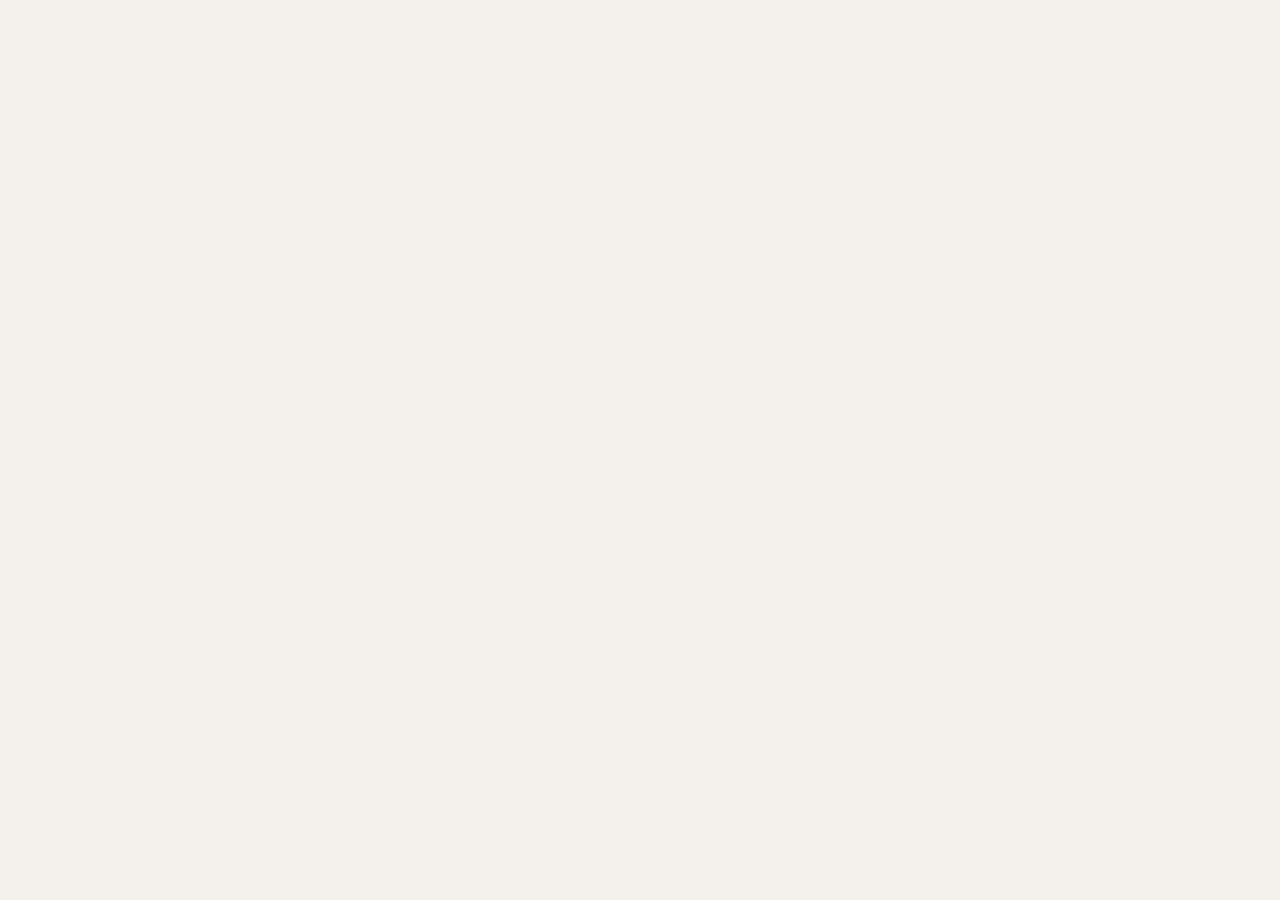
==== index.html @ b6dd9760 "Java AI Architect 2026 Roadmap - 12 weeks, 6 phases, 40 modules" ====
<!doctype html>
<html lang="en" data-theme="dark">
<head>
  <meta charset="utf-8" />
  <meta name="viewport" content="width=device-width, initial-scale=1" />
  <title>Java AI Architect · 2026 Roadmap</title>

  <meta name="description" content="The complete 2026 roadmap to become a 45 LPA AI-Augmented Java Platforms Architect — 12 weeks, 6 phases, 40 modules, and 1 production-grade capstone project. From Docker fundamentals to multi-agent AI systems in enterprise Java." />
  <meta name="author" content="Surya Addanki" />
  <meta name="theme-color" content="#14131a" media="(prefers-color-scheme: dark)" />
  <meta name="theme-color" content="#f4f1ec" media="(prefers-color-scheme: light)" />
  <link rel="canonical" href="https://addanki-surya.github.io/ai-era-java-roadmap/" />

  <meta property="og:type" content="website" />
  <meta property="og:url" content="https://addanki-surya.github.io/ai-era-java-roadmap/" />
  <meta property="og:title" content="Java AI Architect · 2026 Roadmap" />
  <meta property="og:description" content="12 weeks · 6 phases · 40 modules · 1 capstone. The roadmap to become a 45 LPA AI-Augmented Java Platforms Architect." />

  <meta name="twitter:card" content="summary_large_image" />
  <meta name="twitter:title" content="Java AI Architect · 2026 Roadmap" />
  <meta name="twitter:description" content="12 weeks · 6 phases · 40 modules · 1 capstone. From Docker to multi-agent AI systems in enterprise Java." />

  <link rel="icon" href="data:image/svg+xml,%3Csvg xmlns='http://www.w3.org/2000/svg' viewBox='0 0 32 32'%3E%3Cdefs%3E%3ClinearGradient id='g' x1='0' x2='1' y1='0' y2='1'%3E%3Cstop offset='0' stop-color='%23c2533c'/%3E%3Cstop offset='0.5' stop-color='%23d18a2a'/%3E%3Cstop offset='1' stop-color='%236b4d80'/%3E%3C/linearGradient%3E%3C/defs%3E%3Crect width='32' height='32' rx='8' fill='url(%23g)'/%3E%3Ctext x='16' y='22' text-anchor='middle' font-family='-apple-system,system-ui,sans-serif' font-size='18' font-weight='700' fill='white'%3EA%3C/text%3E%3C/svg%3E" />

  <link rel="preconnect" href="https://fonts.googleapis.com" />
  <link rel="preconnect" href="https://fonts.gstatic.com" crossorigin />
  <link href="https://fonts.googleapis.com/css2?family=Inter+Tight:wght@300;400;500;600&family=Instrument+Serif:ital@0;1&family=JetBrains+Mono:wght@400;500&display=swap" rel="stylesheet" />

  <script>
    (() => {
      let theme = localStorage.getItem('roadmap-theme');
      if (!theme) {
        theme = (window.matchMedia && window.matchMedia('(prefers-color-scheme: light)').matches)
          ? 'light'
          : 'dark';
      }
      document.documentElement.dataset.theme = theme;
    })();
  </script>
  <link rel="stylesheet" href="styles.css?v=10" />
</head>
<body>
  <a href="#main" class="skip-link">Skip to content</a>
  <div id="root"></div>

  <script src="https://unpkg.com/react@18.3.1/umd/react.production.min.js" crossorigin="anonymous"></script>
  <script src="https://unpkg.com/react-dom@18.3.1/umd/react-dom.production.min.js" crossorigin="anonymous"></script>
  <script src="https://unpkg.com/@babel/standalone@7.29.0/babel.min.js" crossorigin="anonymous"></script>

  <script src="data.js"></script>
  <script type="text/babel" data-presets="react" src="app.jsx"></script>
</body>
</html>
---- styles.css ----
:root {
  --bg: #f4f1ec;
  --bg-elev: #ebe6dd;
  --bg-card: #ffffff;
  --bg-deep: #1a1814;
  --line: rgba(28, 24, 20, 0.10);
  --line-strong: rgba(28, 24, 20, 0.22);
  --fg: #1a1814;
  --fg-dim: rgba(26, 24, 20, 0.74);
  --fg-faint: rgba(26, 24, 20, 0.5);
  --accent: oklch(0.55 0.15 30);
  --c-teal-deep: #0d4c5c;
  --c-teal: #2da6b3;
  --c-purple: #6b4d80;
  --c-pink: #e85a7a;
  --c-amber: #d18a2a;
  --c-emerald: #5a8d76;
  --c-indigo: #3a4f7a;
  --c-rust: #c2533c;
  --c-mustard: #c89234;
  --grain-opacity: 0.025;
  --radius: 16px;
  --radius-lg: 22px;
  --ease: cubic-bezier(0.22, 1, 0.36, 1);
  --ease-out: cubic-bezier(0.16, 1, 0.3, 1);
}

[data-theme="dark"] {
  --bg: #14131a;
  --bg-elev: #1c1b25;
  --bg-card: #1e1d28;
  --bg-deep: #0a0910;
  --line: rgba(255, 255, 255, 0.10);
  --line-strong: rgba(255, 255, 255, 0.22);
  --fg: #f0ece4;
  --fg-dim: rgba(240, 236, 228, 0.78);
  --fg-faint: rgba(240, 236, 228, 0.52);
  --c-teal-deep: #166678;
  --c-teal: #3ec0cf;
  --c-purple: #8865a3;
  --c-pink: #ff6f8e;
  --c-amber: #e3a142;
  --c-emerald: #6fa68b;
  --c-indigo: #5772a8;
  --c-rust: #e0664c;
  --c-mustard: #dba84a;
  --grain-opacity: 0.04;
}

* { box-sizing: border-box; margin: 0; padding: 0; }

html {
  font-size: 17px;
  scroll-padding-top: 72px;
  transition: background 320ms var(--ease), color 320ms var(--ease);
}
@media (max-width: 700px) { html { font-size: 16px; scroll-padding-top: 56px; } }

html, body {
  background: var(--bg);
  color: var(--fg);
  font-family: 'Inter Tight', -apple-system, BlinkMacSystemFont, system-ui, sans-serif;
  -webkit-font-smoothing: antialiased;
  -moz-osx-font-smoothing: grayscale;
  line-height: 1.55;
}
body { overflow-x: clip; }

:where(button, a):focus-visible {
  outline: 2px solid var(--c-rust);
  outline-offset: 3px;
  border-radius: 4px;
}

.skip-link {
  position: absolute;
  top: -100px; left: 12px;
  background: var(--fg); color: var(--bg);
  padding: 10px 16px;
  border-radius: 8px;
  font-family: 'JetBrains Mono', monospace;
  font-size: 12px; letter-spacing: 0.12em; text-transform: uppercase;
  z-index: 1000;
  transition: top 200ms var(--ease);
  text-decoration: none;
}
.skip-link:focus { top: 12px; }

body::before {
  content: '';
  position: fixed; inset: 0;
  pointer-events: none;
  background-image: radial-gradient(rgba(255,255,255,var(--grain-opacity)) 1px, transparent 1px);
  background-size: 3px 3px;
  z-index: 1;
  opacity: 0.5;
  transform: translateZ(0);
}
[data-theme="light"] body::before {
  background-image: radial-gradient(rgba(26,24,20,0.025) 1px, transparent 1px);
}

::selection { background: var(--c-rust); color: #fff; }
.mono { font-family: 'JetBrains Mono', ui-monospace, monospace; }

/* ============ NAV ============ */
.nav {
  position: fixed; top: 0; left: 0; right: 0;
  padding: 18px 36px;
  display: flex; justify-content: space-between; align-items: center;
  z-index: 50;
  pointer-events: none;
  background: linear-gradient(180deg, color-mix(in srgb, var(--bg) 96%, transparent) 40%, color-mix(in srgb, var(--bg) 70%, transparent) 80%, transparent);
}
.nav > * { pointer-events: auto; }
.nav__brand {
  font-family: 'JetBrains Mono', monospace;
  font-size: 11px; letter-spacing: 0.18em; text-transform: uppercase;
  color: var(--fg-dim);
  display: flex; align-items: center; gap: 12px;
}
.nav__brand-mark {
  width: 26px; height: 26px;
  border-radius: 8px;
  background: linear-gradient(135deg, var(--c-rust), var(--c-amber), var(--c-purple));
  display: inline-flex; align-items: center; justify-content: center;
  color: #fff; font-weight: 600; font-size: 12px;
  font-family: 'Inter Tight', sans-serif; letter-spacing: 0;
}
.nav__brand b { color: var(--fg); font-weight: 600; }
.nav__right { display: flex; align-items: center; gap: 24px; }
.nav__meta {
  font-family: 'JetBrains Mono', monospace;
  font-size: 11px; letter-spacing: 0.12em;
  color: var(--fg-faint);
  display: flex; gap: 20px;
}
.nav__meta b { color: var(--fg-dim); font-weight: 600; }

/* Search trigger in nav */
.search-trigger {
  display: inline-flex; align-items: center; gap: 8px;
  height: 30px;
  padding: 0 8px 0 12px;
  background: var(--bg-elev);
  border: 1px solid var(--line-strong);
  border-radius: 999px;
  color: var(--fg-dim);
  font-family: 'Inter Tight', sans-serif;
  font-size: 12px;
  cursor: pointer;
  transition: border-color 200ms var(--ease), color 200ms var(--ease), background 200ms var(--ease);
}
.search-trigger svg { opacity: 0.8; }
.search-trigger kbd {
  font-family: 'JetBrains Mono', monospace;
  font-size: 10px;
  padding: 2px 6px;
  background: color-mix(in srgb, var(--fg) 8%, transparent);
  border: 1px solid var(--line);
  border-radius: 4px;
  color: var(--fg-dim);
}
@media (hover: hover) {
  .search-trigger:hover {
    color: var(--fg);
    border-color: color-mix(in srgb, var(--fg) 30%, transparent);
    background: var(--bg-card);
  }
}
@media (max-width: 700px) {
  .search-trigger { padding: 0 10px; gap: 0; height: 32px; }
  .search-trigger span, .search-trigger kbd { display: none; }
}

/* Theme toggle */
.theme-toggle {
  background: transparent; border: none; cursor: pointer;
  padding: 0;
}
.theme-toggle__track {
  display: inline-flex; align-items: center;
  width: 56px; height: 28px;
  background: var(--bg-elev);
  border: 1px solid var(--line-strong);
  border-radius: 999px;
  padding: 2px;
  transition: background 280ms var(--ease);
  position: relative;
}
.theme-toggle__thumb {
  width: 22px; height: 22px;
  border-radius: 50%;
  background: var(--c-rust);
  color: #fff;
  display: inline-flex; align-items: center; justify-content: center;
  font-size: 12px;
  transition: transform 360ms var(--ease), background 280ms var(--ease);
  box-shadow: 0 2px 6px rgba(0,0,0,0.18);
}
[data-theme="dark"] .theme-toggle__thumb {
  transform: translateX(28px);
  background: var(--c-amber);
}

/* ============ HERO ============ */
.hero {
  min-height: 100vh;
  padding: 120px 8vw 80px;
  display: flex; flex-direction: column; justify-content: center;
  position: relative; overflow: hidden;
}
.hero__eyebrow {
  font-family: 'JetBrains Mono', monospace;
  font-size: 12px; letter-spacing: 0.22em; text-transform: uppercase;
  color: var(--c-rust);
  display: inline-flex; align-items: center; gap: 14px;
  margin-bottom: 28px;
  padding: 8px 16px;
  border: 1px solid var(--c-rust);
  border-radius: 999px;
  background: color-mix(in srgb, var(--c-rust) 8%, transparent);
  width: max-content;
  opacity: 0; transform: translateY(20px);
  animation: rise 1s var(--ease-out) 0.1s forwards;
}
.hero__eyebrow-dot {
  width: 6px; height: 6px; border-radius: 50%;
  background: var(--c-rust);
  animation: pulse 2s ease-in-out infinite;
}
@keyframes pulse {
  0%, 100% { box-shadow: 0 0 0 0 color-mix(in srgb, var(--c-rust) 50%, transparent); }
  50% { box-shadow: 0 0 0 8px transparent; }
}
.hero__title {
  font-size: clamp(48px, 7.8vw, 116px);
  font-weight: 600;
  line-height: 0.98;
  letter-spacing: -0.045em;
  max-width: 20ch;
  opacity: 0; transform: translateY(28px);
  animation: rise 1.1s var(--ease-out) 0.2s forwards;
}
.hero__title em {
  font-style: italic;
  font-family: 'Instrument Serif', serif;
  font-weight: 400;
}
.hero__title-100x {
  display: inline-block;
  font-family: 'Instrument Serif', serif;
  font-style: italic; font-weight: 400;
  background: linear-gradient(120deg, var(--c-pink), var(--c-rust), var(--c-amber));
  -webkit-background-clip: text; background-clip: text;
  color: transparent;
}
.hero__sub {
  margin-top: 36px;
  max-width: 60ch;
  font-size: 19px; line-height: 1.55;
  color: var(--fg-dim);
  opacity: 0; transform: translateY(20px);
  animation: rise 1s var(--ease-out) 0.4s forwards;
}
.hero__sub em { font-style: italic; color: var(--fg); }
.hero__actions {
  margin-top: 34px;
  opacity: 0; transform: translateY(20px);
  animation: rise 1s var(--ease-out) 0.48s forwards;
}
.hero__cta {
  display: inline-flex;
  align-items: center;
  gap: 12px;
  padding: 15px 20px 15px 22px;
  border-radius: 999px;
  border: 1px solid color-mix(in srgb, var(--fg) 18%, transparent);
  background: var(--fg);
  color: var(--bg);
  font-family: 'JetBrains Mono', monospace;
  font-size: 11px;
  font-weight: 500;
  letter-spacing: 0.14em;
  text-transform: uppercase;
  cursor: pointer;
  transition: transform 280ms var(--ease), background 280ms var(--ease), color 280ms var(--ease), border-color 280ms var(--ease);
}
.hero__cta span {
  display: inline-flex;
  align-items: center;
  justify-content: center;
  width: 22px; height: 22px;
  border-radius: 50%;
  background: color-mix(in srgb, var(--bg) 14%, transparent);
  font-family: 'Inter Tight', sans-serif;
  font-size: 14px;
  letter-spacing: 0;
}
.hero__cta:focus-visible {
  outline: 2px solid var(--c-rust);
  outline-offset: 4px;
}
.hero__stats {
  margin-top: 56px;
  display: grid; grid-template-columns: repeat(4, auto);
  gap: 56px;
  opacity: 0; transform: translateY(20px);
  animation: rise 1s var(--ease-out) 0.55s forwards;
}
.hero__stat-num {
  font-size: 56px; font-weight: 400; letter-spacing: -0.03em;
  font-family: 'Instrument Serif', serif;
  background: linear-gradient(135deg, var(--c-rust), var(--c-amber));
  -webkit-background-clip: text; background-clip: text; color: transparent;
}
.hero__stat-label {
  margin-top: 4px;
  font-family: 'JetBrains Mono', monospace;
  font-size: 11px; letter-spacing: 0.16em; text-transform: uppercase;
  color: var(--fg-faint);
}

@keyframes rise { to { opacity: 1; transform: translateY(0); } }

.hero__blob,
.hero__blob-2,
.hero__blob-3 {
  position: absolute;
  pointer-events: none;
  z-index: 0;
  transform: translateZ(0);
  will-change: transform;
}
.hero__blob {
  width: 60vw; height: 60vw; max-width: 900px;
  right: -10vw; top: 0;
  background: radial-gradient(closest-side, color-mix(in srgb, var(--c-amber) 38%, transparent), transparent 70%);
}
.hero__blob-2 {
  width: 50vw; height: 50vw; max-width: 700px;
  left: -15vw; bottom: -10vh;
  background: radial-gradient(closest-side, color-mix(in srgb, var(--c-rust) 20%, transparent), transparent 70%);
}
.hero__blob-3 {
  width: 40vw; height: 40vw;
  right: 20vw; bottom: 0;
  background: radial-gradient(closest-side, color-mix(in srgb, var(--c-purple) 18%, transparent), transparent 70%);
}
.hero > *:not([class*="blob"]) { position: relative; z-index: 2; }

/* ============ AGENDA ============ */
.agenda {
  padding: 80px 8vw 120px;
  position: relative; z-index: 2;
  scroll-margin-top: 88px;
}
.agenda__head {
  display: flex; justify-content: space-between; align-items: end;
  margin-bottom: 48px;
  flex-wrap: wrap; gap: 24px;
}
.agenda__title {
  font-size: clamp(36px, 4.4vw, 56px);
  font-weight: 500;
  letter-spacing: -0.035em;
  line-height: 1.05;
}
.agenda__title em {
  font-family: 'Instrument Serif', serif;
  font-style: italic; font-weight: 400;
  color: var(--c-rust);
}
.agenda__sub {
  font-family: 'Instrument Serif', serif;
  font-size: 18px; font-style: italic;
  color: var(--fg-dim);
  max-width: 36ch; line-height: 1.5;
}

.agenda__grid {
  display: grid;
  gap: 16px;
}
.agenda__grid--phases { grid-template-columns: repeat(5, 1fr); }
.agenda__grid--projects { grid-template-columns: repeat(3, 1fr); }

.agenda__projects-head {
  margin: 56px 0 24px;
  display: flex; align-items: center; gap: 16px;
}
.agenda__projects-label {
  font-family: 'JetBrains Mono', monospace;
  font-size: 11px; letter-spacing: 0.2em; text-transform: uppercase;
  color: var(--c-rust);
}
.agenda__projects-line {
  flex: 1; height: 1px;
  background: linear-gradient(90deg, var(--c-rust), transparent);
}

.agenda__tile {
  background: var(--c-teal-deep);
  color: #fff;
  padding: 24px 22px 28px;
  border-radius: 16px;
  min-height: 200px;
  display: flex; flex-direction: column;
  position: relative; cursor: pointer;
  transition: transform 500ms var(--ease), box-shadow 500ms var(--ease);
  overflow: hidden;
  text-align: left;
  border: none;
  font-family: inherit;
  appearance: none;
}
.agenda__tile-glow {
  position: absolute; inset: 0;
  background: radial-gradient(circle at var(--mx, 50%) var(--my, 50%), rgba(255,255,255,0.18), transparent 50%);
  opacity: 0;
  transition: opacity 400ms var(--ease);
  pointer-events: none;
}
@media (hover: hover) {
  .agenda__tile:hover {
    transform: translateY(-8px) scale(1.02);
    box-shadow: 0 28px 60px -20px rgba(26,24,20,0.45);
  }
  .agenda__tile:hover .agenda__tile-glow { opacity: 1; }
  .agenda__tile:hover .agenda__tile-arrow { opacity: 1; transform: translate(0, 0); }
  .capstone:hover { transform: translateY(-4px); }
  .dock__node:hover {
    transform: translateY(-6px);
    background: color-mix(in srgb, var(--phase-color) 12%, var(--bg-card));
    box-shadow: 0 10px 24px -18px var(--phase-color), inset 0 0 0 1px color-mix(in srgb, var(--phase-color) 28%, transparent);
  }
  .dock__node:hover .dock__node-tooltip { opacity: 1; }
  .hero__cta:hover {
    transform: translateY(-3px);
    background: var(--c-rust); color: #fff; border-color: var(--c-rust);
  }
  .instructor__social:hover {
    transform: translateY(-3px);
    background: var(--fg); color: var(--bg); border-color: var(--fg);
  }
}
.agenda__tile:focus-visible {
  outline: 2px solid #fff;
  outline-offset: 4px;
  box-shadow: 0 0 0 5px color-mix(in srgb, var(--fg) 26%, transparent);
}
.agenda__tile-num {
  font-family: 'Inter Tight', sans-serif;
  font-size: 32px;
  font-weight: 300;
  letter-spacing: -0.02em;
  opacity: 0.9;
  margin-bottom: auto;
}
.agenda__tile-title {
  font-size: 16px;
  font-weight: 500;
  line-height: 1.3;
  letter-spacing: -0.01em;
  margin-top: 32px;
  position: relative; z-index: 1;
}
.agenda__tile-weeks {
  font-family: 'JetBrains Mono', monospace;
  font-size: 11px; letter-spacing: 0.1em;
  opacity: 0.85;
  margin-top: 10px;
  position: relative; z-index: 1;
}
.agenda__tile-arrow {
  position: absolute; top: 22px; right: 22px;
  font-size: 18px;
  opacity: 0;
  transform: translate(-6px, 6px);
  transition: opacity 360ms var(--ease), transform 360ms var(--ease);
}
.agenda__tile.is-capstone {
  background: var(--c-pink);
  border: none;
  color: #fff;
  min-height: 180px;
}
.agenda__tile.is-capstone[data-color="mustard"] { background: var(--c-mustard); }
.agenda__tile.is-capstone[data-color="teal-deep"] { background: var(--c-teal-deep); }
.agenda__tile-cap-label {
  font-family: 'JetBrains Mono', monospace;
  font-size: 10px; letter-spacing: 0.18em; text-transform: uppercase;
  color: #fff;
  background: rgba(0,0,0,0.22);
  padding: 4px 10px;
  border-radius: 4px;
  align-self: flex-start;
  margin-bottom: auto;
}
.agenda__tile.is-capstone .agenda__tile-domain {
  font-family: 'Instrument Serif', serif;
  font-style: italic;
  font-size: 13px;
  color: rgba(255,255,255,0.78);
  margin-top: 6px;
  line-height: 1.4;
  position: relative; z-index: 1;
}
.agenda__tile[data-color="teal-deep"] { background: var(--c-teal-deep); }
.agenda__tile[data-color="teal"] { background: var(--c-teal); }
.agenda__tile[data-color="purple"] { background: var(--c-purple); }
.agenda__tile[data-color="pink"] { background: var(--c-pink); }
.agenda__tile[data-color="amber"] { background: var(--c-amber); }
.agenda__tile[data-color="emerald"] { background: var(--c-emerald); }
.agenda__tile[data-color="indigo"] { background: var(--c-indigo); }
.agenda__tile[data-color="rust"] { background: var(--c-rust); }
.agenda__tile[data-color="mustard"] { background: var(--c-mustard); }

/* ============ INSTRUCTOR ============ */
.instructor { padding: 0 8vw 100px; position: relative; z-index: 2; }
.instructor__card {
  display: grid;
  grid-template-columns: 280px 1fr auto;
  gap: 48px; align-items: center;
  padding: 40px;
  background: var(--bg-card);
  border-radius: var(--radius-lg);
  border: 1px solid var(--line);
  box-shadow: 0 24px 60px -30px rgba(0,0,0,0.18);
  position: relative; overflow: hidden;
}
.instructor__card::before {
  content: ''; position: absolute; left: 0; top: 0; bottom: 0; width: 6px;
  background: linear-gradient(to bottom, var(--c-rust), var(--c-amber), var(--c-purple), var(--c-teal));
}
.instructor__photo {
  width: 252px; height: 448px; border-radius: 14px;
  position: relative; overflow: hidden;
  background: var(--bg-elev);
  box-shadow: 0 18px 36px -24px rgba(0,0,0,0.5);
}
.instructor__photo img {
  width: 100%; height: 100%;
  object-fit: contain;
  object-position: center;
  display: block;
}
.instructor__label {
  font-family: 'JetBrains Mono', monospace;
  font-size: 10px; letter-spacing: 0.2em; text-transform: uppercase;
  color: var(--c-rust);
  margin-bottom: 12px;
  display: flex; align-items: center; gap: 10px;
}
.instructor__label::before { content: ''; width: 24px; height: 1px; background: var(--c-rust); }
.instructor__name {
  font-size: 36px; font-weight: 500; letter-spacing: -0.025em;
  margin-bottom: 6px;
}
.instructor__role {
  font-family: 'Instrument Serif', serif; font-style: italic;
  font-size: 18px; color: var(--fg-dim); margin-bottom: 16px;
}
.instructor__bio { font-size: 16px; line-height: 1.65; color: var(--fg-dim); max-width: 62ch; }
.instructor__bio span {
  color: var(--fg);
  font-weight: 500;
  background: linear-gradient(120deg, color-mix(in srgb, var(--c-pink) 24%, transparent), color-mix(in srgb, var(--c-amber) 20%, transparent));
  border-radius: 5px;
  padding: 0 4px;
  box-decoration-break: clone;
  -webkit-box-decoration-break: clone;
}
.instructor__chips { display: flex; flex-wrap: wrap; gap: 6px; margin-top: 18px; }
.instructor__chip {
  font-family: 'JetBrains Mono', monospace;
  font-size: 10px; padding: 5px 11px;
  border-radius: 999px; border: 1px solid var(--line-strong);
  color: var(--fg-dim); background: var(--bg);
}
.instructor__cta {
  display: flex;
  flex-direction: column;
  align-items: flex-end;
  gap: 12px;
  min-width: 156px;
}
.instructor__connect-label {
  font-family: 'JetBrains Mono', monospace;
  font-size: 10px;
  letter-spacing: 0.18em;
  text-transform: uppercase;
  color: var(--fg-faint);
  white-space: nowrap;
}
.instructor__socials {
  display: flex;
  gap: 10px;
}
.instructor__social {
  width: 44px; height: 44px;
  border-radius: 999px;
  display: inline-flex;
  align-items: center;
  justify-content: center;
  color: var(--fg);
  background: var(--bg);
  border: 1px solid var(--line-strong);
  text-decoration: none;
  transition: transform 280ms var(--ease), background 280ms var(--ease), color 280ms var(--ease), border-color 280ms var(--ease);
}
.instructor__social svg {
  width: 20px; height: 20px;
  fill: currentColor;
}
.instructor__social:focus-visible {
  outline: 2px solid var(--c-rust);
  outline-offset: 3px;
}

/* ============ DOCK ============ */
.dock {
  position: fixed;
  left: 50%; bottom: 34px;
  transform: translateX(-50%) translateY(140%);
  z-index: 60;
  width: min(76vw, 920px);
  padding: 0;
  display: flex; align-items: center; justify-content: space-between; gap: 8px;
  transition: transform 600ms var(--ease);
}
.dock.visible { transform: translateX(-50%) translateY(0); }
.dock__progress {
  position: absolute;
  left: 22px; right: 22px; top: 50%;
  height: 2px;
  background: color-mix(in srgb, var(--fg) 18%, transparent);
  border-radius: 2px;
  transform: translateY(-50%);
  z-index: 0;
  pointer-events: none;
}
.dock__progress-fill {
  height: 100%;
  background: linear-gradient(90deg, var(--c-rust), var(--c-amber), var(--c-purple));
  width: 0%;
  border-radius: inherit;
  will-change: width;
}
.dock__progress-dot {
  position: absolute;
  top: 50%;
  width: 12px; height: 12px;
  border-radius: 50%;
  background: var(--c-amber);
  box-shadow: 0 0 0 5px color-mix(in srgb, var(--c-amber) 20%, transparent), 0 0 22px color-mix(in srgb, var(--c-amber) 60%, transparent);
  transform: translate(-50%, -50%);
  will-change: left;
}
.dock__node {
  position: relative;
  width: 46px; height: 46px;
  border-radius: 50%;
  border: 1px solid color-mix(in srgb, currentColor 36%, transparent);
  cursor: pointer;
  display: flex; align-items: center; justify-content: center;
  font-family: 'JetBrains Mono', monospace;
  font-size: 11px; font-weight: 600;
  color: var(--phase-color, var(--c-teal-deep));
  transition: transform 320ms var(--ease), color 320ms var(--ease), background 320ms var(--ease), box-shadow 320ms var(--ease), opacity 320ms var(--ease);
  flex-shrink: 0;
  background: color-mix(in srgb, var(--bg-card) 88%, transparent);
  box-shadow: inset 0 0 0 1px color-mix(in srgb, var(--bg-card) 40%, transparent);
  z-index: 1;
}
.dock__node[data-color="teal-deep"] { --phase-color: var(--c-teal-deep); }
.dock__node[data-color="teal"] { --phase-color: var(--c-teal); }
.dock__node[data-color="purple"] { --phase-color: var(--c-purple); }
.dock__node[data-color="pink"] { --phase-color: var(--c-pink); }
.dock__node[data-color="amber"] { --phase-color: var(--c-amber); }
.dock__node[data-color="emerald"] { --phase-color: var(--c-emerald); }
.dock__node[data-color="indigo"] { --phase-color: var(--c-indigo); }
.dock__node[data-color="rust"] { --phase-color: var(--c-rust); }
.dock__node[data-color="mustard"] { --phase-color: var(--c-mustard); }

.dock__node.active {
  color: #fff;
  background: var(--phase-color);
  transform: translateY(-8px) scale(1.12);
  box-shadow: 0 18px 34px -18px var(--phase-color), 0 0 0 5px color-mix(in srgb, var(--phase-color) 18%, transparent);
  border-color: transparent;
}
.dock__node.passed {
  opacity: 0.62;
  background: color-mix(in srgb, var(--phase-color) 10%, var(--bg-card));
}
.dock__node-tooltip {
  position: absolute; bottom: calc(100% + 12px);
  left: 50%; transform: translateX(-50%);
  background: var(--fg); color: var(--bg);
  font-family: 'Inter Tight', sans-serif;
  font-size: 11px; font-weight: 500;
  padding: 6px 10px;
  border-radius: 8px;
  white-space: nowrap;
  pointer-events: none;
  opacity: 0;
  transition: opacity 200ms var(--ease);
  letter-spacing: 0;
}
.dock__node-tooltip::after {
  content: ''; position: absolute;
  top: 100%; left: 50%; transform: translateX(-50%);
  border: 4px solid transparent;
  border-top-color: var(--fg);
}

/* ============ PHASES ============ */
.phases { padding: 0 8vw 12vh; position: relative; z-index: 2; }
.phase {
  padding: 9vh 0 9vh;
  border-top: 1px solid var(--line);
  position: relative;
  display: grid;
  grid-template-columns: minmax(280px, 340px) 1fr;
  gap: 80px;
  scroll-margin-top: 56px;
  content-visibility: auto;
  contain-intrinsic-size: 1px 900px;
}
.phase:first-of-type { border-top: none; padding-top: 6vh; }
.phase__index {
  position: sticky; top: 88px;
  align-self: start; height: max-content;
  padding-top: 4px;
  contain: layout style;
}
.phase__num-prefix {
  display: inline-block;
  font-family: 'JetBrains Mono', monospace;
  font-size: 11px; letter-spacing: 0.22em; text-transform: uppercase;
  color: #fff; background: var(--c-rust);
  padding: 5px 10px; border-radius: 4px;
  margin-bottom: 14px;
}
.phase__num-prefix[data-color="teal-deep"] { background: var(--c-teal-deep); }
.phase__num-prefix[data-color="teal"] { background: var(--c-teal); }
.phase__num-prefix[data-color="purple"] { background: var(--c-purple); }
.phase__num-prefix[data-color="pink"] { background: var(--c-pink); }
.phase__num-prefix[data-color="amber"] { background: var(--c-amber); }
.phase__num-prefix[data-color="emerald"] { background: var(--c-emerald); }
.phase__num-prefix[data-color="indigo"] { background: var(--c-indigo); }
.phase__num-prefix[data-color="rust"] { background: var(--c-rust); }
.phase__num-prefix[data-color="mustard"] { background: var(--c-mustard); }

.phase__num {
  font-family: 'Inter Tight', sans-serif;
  font-weight: 200;
  font-size: 96px; line-height: 1;
  letter-spacing: -0.05em;
  color: var(--fg);
  display: block;
  font-feature-settings: 'tnum';
}
.phase__num-bar {
  width: 56px; height: 3px;
  border-radius: 3px;
  background: var(--c-rust);
  margin-top: 20px;
}
.phase__num-bar[data-color="teal-deep"] { background: var(--c-teal-deep); }
.phase__num-bar[data-color="teal"] { background: var(--c-teal); }
.phase__num-bar[data-color="purple"] { background: var(--c-purple); }
.phase__num-bar[data-color="pink"] { background: var(--c-pink); }
.phase__num-bar[data-color="amber"] { background: var(--c-amber); }
.phase__num-bar[data-color="emerald"] { background: var(--c-emerald); }
.phase__num-bar[data-color="indigo"] { background: var(--c-indigo); }
.phase__num-bar[data-color="rust"] { background: var(--c-rust); }
.phase__num-bar[data-color="mustard"] { background: var(--c-mustard); }

.phase__weeks-block {
  margin-top: 28px;
  padding: 22px 22px 20px;
  background: var(--bg-card);
  border: 1px solid var(--line);
  border-radius: 12px;
  border-left: 4px solid var(--c-rust);
}
.phase__weeks-block[data-color="teal-deep"] { border-left-color: var(--c-teal-deep); }
.phase__weeks-block[data-color="teal"] { border-left-color: var(--c-teal); }
.phase__weeks-block[data-color="purple"] { border-left-color: var(--c-purple); }
.phase__weeks-block[data-color="pink"] { border-left-color: var(--c-pink); }
.phase__weeks-block[data-color="amber"] { border-left-color: var(--c-amber); }
.phase__weeks-block[data-color="emerald"] { border-left-color: var(--c-emerald); }
.phase__weeks-block[data-color="indigo"] { border-left-color: var(--c-indigo); }
.phase__weeks-block[data-color="rust"] { border-left-color: var(--c-rust); }
.phase__weeks-block[data-color="mustard"] { border-left-color: var(--c-mustard); }

.phase__weeks-label {
  font-family: 'JetBrains Mono', monospace;
  font-size: 10px; letter-spacing: 0.18em; text-transform: uppercase;
  color: var(--fg-faint); margin-bottom: 6px;
}
.phase__weeks {
  font-family: 'Inter Tight', sans-serif;
  font-size: 34px; font-weight: 500;
  letter-spacing: -0.02em;
  color: var(--fg); line-height: 1.1;
}
.phase__weeks-detail {
  margin-top: 4px;
  font-family: 'Instrument Serif', serif;
  font-style: italic;
  font-size: 14px; color: var(--fg-dim);
}
.phase__diff {
  margin-top: 20px;
  padding-top: 16px;
  border-top: 1px solid var(--line);
  font-family: 'JetBrains Mono', monospace;
  font-size: 11px; letter-spacing: 0.14em; text-transform: uppercase;
  color: var(--fg-faint);
  display: grid;
  grid-template-columns: 1fr auto;
  align-items: center;
  gap: 10px 14px;
}
.phase__diff-score {
  color: var(--fg);
  font-size: 12px;
  letter-spacing: 0.08em;
}
.phase__diff-dots {
  grid-column: 1 / -1;
  display: inline-flex;
  gap: 7px;
}
.phase__diff-dot {
  width: 9px; height: 9px; border-radius: 50%;
  background: var(--line-strong);
}
.phase__diff-dot.on { background: var(--c-amber); }
.phase__diff-note {
  grid-column: 1 / -1;
  margin-top: 8px;
  font-family: 'Instrument Serif', serif;
  font-style: italic;
  font-size: 13px;
  color: var(--fg-dim);
  letter-spacing: 0;
  text-transform: none;
  line-height: 1.4;
}

.phase__capstone-pill {
  display: inline-flex; align-items: center; gap: 8px;
  margin-top: 22px; padding: 8px 14px;
  background: var(--c-pink); color: #fff;
  border-radius: 6px;
  font-family: 'JetBrains Mono', monospace;
  font-size: 10px; letter-spacing: 0.18em; text-transform: uppercase;
  font-weight: 500;
}
.phase__capstone-pill::before { content: '◆'; font-size: 8px; }

.phase__body { padding-top: 8px; min-width: 0; }
.phase__title {
  font-size: clamp(36px, 4.6vw, 60px);
  font-weight: 500;
  line-height: 1.05;
  letter-spacing: -0.035em;
  max-width: 16ch; color: var(--fg);
}
.phase__title-accent {
  display: inline-block;
  width: 12px; height: 12px;
  border-radius: 50%;
  background: var(--c-rust);
  margin-right: 14px;
  vertical-align: middle;
}
.phase__title-accent[data-color="teal-deep"] { background: var(--c-teal-deep); }
.phase__title-accent[data-color="teal"] { background: var(--c-teal); }
.phase__title-accent[data-color="purple"] { background: var(--c-purple); }
.phase__title-accent[data-color="pink"] { background: var(--c-pink); }
.phase__title-accent[data-color="amber"] { background: var(--c-amber); }
.phase__title-accent[data-color="emerald"] { background: var(--c-emerald); }
.phase__title-accent[data-color="indigo"] { background: var(--c-indigo); }
.phase__title-accent[data-color="rust"] { background: var(--c-rust); }
.phase__title-accent[data-color="mustard"] { background: var(--c-mustard); }

.phase__summary {
  margin-top: 24px;
  font-size: 18px; line-height: 1.55;
  color: var(--fg-dim); max-width: 56ch;
}

/* ============ TABBOX ============ */
.tabbox {
  margin-top: 48px;
  background: var(--bg-card);
  border: 1px solid var(--line);
  border-radius: var(--radius-lg);
  overflow: hidden;
  display: grid;
  grid-template-columns: 280px 1fr;
  min-height: 460px;
  box-shadow: 0 24px 60px -30px rgba(0,0,0,0.16);
}
.tabbox__tabs {
  background: var(--bg-elev);
  border-right: 1px solid var(--line);
  padding: 16px 0;
  display: flex; flex-direction: column;
}
.tabbox__tab {
  background: transparent; border: none;
  text-align: left; padding: 14px 22px;
  cursor: pointer;
  display: flex; align-items: center; gap: 12px;
  color: var(--fg-dim);
  transition: all 280ms var(--ease);
  position: relative;
  border-left: 3px solid transparent;
  font-family: inherit;
}
.tabbox__tab:hover { color: var(--fg); background: color-mix(in srgb, var(--fg) 4%, transparent); }
.tabbox__tab.active {
  color: var(--fg); background: var(--bg-card);
  border-left-color: var(--c-rust);
}
.tabbox__tab.active .tabbox__tab-num { color: var(--c-rust); }
.tabbox__tab-num {
  font-family: 'JetBrains Mono', monospace;
  font-size: 11px; font-weight: 500;
  color: var(--fg-faint);
  flex-shrink: 0; width: 28px;
  transition: color 280ms var(--ease);
}
.tabbox__tab-title { font-size: 15px; line-height: 1.35; font-weight: 450; }
.tabbox__tab.active .tabbox__tab-title { font-weight: 500; }

.tabbox__panel {
  padding: 36px 40px 40px;
  display: flex; flex-direction: column;
  position: relative; overflow: hidden;
}
.tabbox__panel-num {
  font-family: 'JetBrains Mono', monospace;
  font-size: 11px; letter-spacing: 0.18em; text-transform: uppercase;
  color: var(--c-rust); margin-bottom: 12px;
}
.tabbox__panel-title {
  font-size: 30px; font-weight: 500;
  letter-spacing: -0.025em; line-height: 1.15;
  color: var(--fg); margin-bottom: 28px;
  max-width: 32ch;
}
.tabbox__items {
  list-style: none;
  display: flex; flex-direction: column;
  border-top: 1px solid var(--line);
}
.tabbox__item {
  padding: 14px 0;
  font-size: 16px; line-height: 1.6;
  color: var(--fg-dim);
  border-bottom: 1px solid var(--line);
  display: grid;
  grid-template-columns: 28px 1fr;
  gap: 14px; align-items: baseline;
}
.tabbox__item-marker {
  font-family: 'JetBrains Mono', monospace;
  font-size: 10px; color: var(--c-amber); font-weight: 600;
}
.tabbox__panel-content { animation: panelIn 420ms var(--ease-out); }
@keyframes panelIn {
  from { opacity: 0; transform: translateY(6px); }
  to { opacity: 1; transform: translateY(0); }
}

/* end state */
.phase__endstate {
  margin-top: 36px; padding: 28px 32px;
  background: color-mix(in srgb, var(--c-amber) 10%, var(--bg-card));
  border: 1px solid var(--line);
  border-radius: var(--radius);
  position: relative; overflow: hidden;
}
.phase__endstate::before {
  content: ''; position: absolute;
  left: 0; top: 0; bottom: 0; width: 4px;
  background: linear-gradient(to bottom, var(--c-rust), var(--c-amber));
}
.phase__endstate-label {
  font-family: 'JetBrains Mono', monospace;
  font-size: 10px; letter-spacing: 0.18em; text-transform: uppercase;
  color: var(--c-rust);
  margin-bottom: 12px;
  display: flex; align-items: center; gap: 10px;
}
.phase__endstate-label::after { content: '→'; }
.phase__endstate-text {
  font-size: 19px; line-height: 1.5;
  color: var(--fg);
  font-style: italic;
  font-family: 'Instrument Serif', serif;
}

/* ============ CAPSTONES ============ */
.capstones {
  padding: 16vh 8vw 8vh;
  border-top: 1px solid var(--line);
  position: relative; z-index: 2;
}
.capstones__eyebrow {
  font-family: 'JetBrains Mono', monospace;
  font-size: 12px; letter-spacing: 0.2em; text-transform: uppercase;
  color: var(--c-rust);
  display: flex; align-items: center; gap: 14px;
  margin-bottom: 28px;
}
.capstones__eyebrow::before { content: '◆'; font-size: 10px; }
.capstones__title {
  font-size: clamp(44px, 6.4vw, 88px);
  font-weight: 500; line-height: 1.0;
  letter-spacing: -0.04em; max-width: 16ch;
}
.capstones__title em {
  font-family: 'Instrument Serif', serif;
  font-style: italic; font-weight: 400;
  color: var(--c-rust);
}
.capstones__intro {
  margin-top: 24px; max-width: 60ch;
  font-size: 18px; line-height: 1.55;
  color: var(--fg-dim);
}
.capstone-grid {
  margin-top: 72px;
  display: flex; flex-direction: column; gap: 16px;
}
.capstone {
  background: var(--bg-card);
  padding: 44px 40px;
  display: grid;
  grid-template-columns: 1fr 1.4fr;
  gap: 48px;
  border-radius: var(--radius-lg);
  border: 1px solid var(--line);
  box-shadow: 0 24px 60px -30px rgba(0,0,0,0.18);
  transition: transform 400ms var(--ease);
  position: relative; overflow: hidden;
  scroll-margin-top: 96px;
}
.capstone::before { content: ''; position: absolute; left: 0; top: 0; bottom: 0; width: 6px; }
.capstone:nth-child(1)::before { background: var(--c-pink); }
.capstone:nth-child(2)::before { background: var(--c-mustard); }
.capstone:nth-child(3)::before { background: var(--c-teal-deep); }
.capstone__left { display: flex; flex-direction: column; gap: 16px; }
.capstone__num {
  font-family: 'JetBrains Mono', monospace;
  font-size: 11px; letter-spacing: 0.18em;
  padding: 5px 11px; border-radius: 4px;
  color: #fff; align-self: flex-start;
}
.capstone:nth-child(1) .capstone__num { background: var(--c-pink); }
.capstone:nth-child(2) .capstone__num { background: var(--c-mustard); }
.capstone:nth-child(3) .capstone__num { background: var(--c-teal-deep); }
.capstone__title { font-size: 26px; font-weight: 500; letter-spacing: -0.02em; line-height: 1.2; }
.capstone__phase {
  font-family: 'JetBrains Mono', monospace;
  font-size: 11px; letter-spacing: 0.1em; color: var(--fg-faint);
}
.capstone__domain { font-size: 14px; color: var(--fg-dim); font-style: italic; }
.capstone__stack { margin-top: auto; display: flex; flex-wrap: wrap; gap: 6px; }
.capstone__stack-pill {
  font-family: 'JetBrains Mono', monospace;
  font-size: 10px; padding: 4px 10px;
  border: 1px solid var(--line-strong);
  border-radius: 999px;
  color: var(--fg-dim); background: var(--bg);
}
.capstone__build { display: flex; flex-direction: column; }
.capstone__build-label {
  font-family: 'JetBrains Mono', monospace;
  font-size: 10px; letter-spacing: 0.18em; text-transform: uppercase;
  color: var(--fg-faint); margin-bottom: 16px;
}
.capstone__build-item {
  padding: 12px 0;
  border-top: 1px solid var(--line);
  font-size: 16px; line-height: 1.55; color: var(--fg-dim);
  display: flex; gap: 14px;
}
.capstone__build-item:first-of-type { border-top: none; }
.capstone__build-num {
  font-family: 'JetBrains Mono', monospace;
  font-size: 10px; color: var(--c-amber);
  flex-shrink: 0; padding-top: 4px; font-weight: 600;
}
.capstone__proves {
  margin-top: 20px; padding-top: 20px;
  border-top: 1px solid var(--line);
  font-size: 16px; line-height: 1.5;
  color: var(--fg);
  font-family: 'Instrument Serif', serif;
  font-style: italic;
}
.capstone__proves-label {
  font-family: 'JetBrains Mono', monospace;
  font-style: normal;
  font-size: 10px; letter-spacing: 0.18em; text-transform: uppercase;
  color: var(--c-rust); margin-right: 10px;
}

.footer {
  padding: 12vh 8vw 120px;
  border-top: 1px solid var(--line);
  text-align: center;
  position: relative; z-index: 2;
}
.footer__title {
  font-size: clamp(40px, 6vw, 88px);
  font-weight: 400;
  font-family: 'Instrument Serif', serif;
  letter-spacing: -0.03em; line-height: 1.05;
  max-width: 18ch; margin: 0 auto;
}
.footer__title em {
  background: linear-gradient(120deg, var(--c-rust), var(--c-amber), var(--c-purple));
  -webkit-background-clip: text; background-clip: text;
  color: transparent;
}
.footer__meta {
  margin-top: 60px;
  font-family: 'JetBrains Mono', monospace;
  font-size: 11px; letter-spacing: 0.16em; text-transform: uppercase;
  color: var(--fg-faint);
}

.reveal { opacity: 0; transform: translateY(40px); transition: opacity 1.1s var(--ease-out), transform 1.1s var(--ease-out); }
.reveal.in-view { opacity: 1; transform: translateY(0); }

/* ============ SCROLL-DRIVEN ANIMATIONS (progressive enhancement) ============
   These run only in modern browsers (Chromium 115+, Safari 26+).
   Older browsers ignore the @supports block entirely — no JS, no jank. */
@supports (animation-timeline: view()) {
  /* Phase body slides up + fades in as it enters the viewport */
  .phase__body {
    animation: scrollFadeRise linear both;
    animation-timeline: view();
    animation-range: entry 0% entry 70%;
  }
  /* Sticky index column scales in subtly */
  .phase__index {
    animation: scrollSoftIn linear both;
    animation-timeline: view();
    animation-range: entry 0% entry 60%;
  }
  /* Big phase number parallaxes against the body for depth */
  .phase__num {
    animation: scrollParallax linear both;
    animation-timeline: view();
    animation-range: entry 0% exit 100%;
  }
  /* Capstones rise as they enter */
  .capstone {
    animation: scrollFadeRise linear both;
    animation-timeline: view();
    animation-range: entry 0% entry 60%;
  }
  /* Tabbox softly scales in */
  .tabbox {
    animation: scrollSoftIn linear both;
    animation-timeline: view();
    animation-range: entry 0% entry 65%;
  }
  /* Endstate slides in last */
  .phase__endstate {
    animation: scrollFadeRise linear both;
    animation-timeline: view();
    animation-range: entry 0% entry 80%;
  }
  /* Hero blobs drift slowly as the user scrolls past the hero */
  .hero__blob {
    animation: blobDriftA linear both;
    animation-timeline: scroll(root);
    animation-range: 0 100vh;
  }
  .hero__blob-2 {
    animation: blobDriftB linear both;
    animation-timeline: scroll(root);
    animation-range: 0 100vh;
  }
  .hero__blob-3 {
    animation: blobDriftC linear both;
    animation-timeline: scroll(root);
    animation-range: 0 100vh;
  }
  /* Hero content gently fades as you scroll past it */
  .hero__title, .hero__sub, .hero__stats, .hero__actions {
    animation: heroFadeOut linear both;
    animation-timeline: view();
    animation-range: exit 0% exit 80%;
  }
}

@keyframes scrollFadeRise {
  from { opacity: 0; transform: translateY(48px); }
  to { opacity: 1; transform: none; }
}
@keyframes scrollSoftIn {
  from { opacity: 0; transform: translateY(24px) scale(0.985); }
  to { opacity: 1; transform: none; }
}
@keyframes scrollParallax {
  from { transform: translateY(40px); }
  to { transform: translateY(-40px); }
}
@keyframes blobDriftA {
  from { transform: translate3d(0, 0, 0) scale(1); }
  to { transform: translate3d(-4vw, 30vh, 0) scale(1.08); }
}
@keyframes blobDriftB {
  from { transform: translate3d(0, 0, 0) scale(1); }
  to { transform: translate3d(6vw, -20vh, 0) scale(1.05); }
}
@keyframes blobDriftC {
  from { transform: translate3d(0, 0, 0) scale(1); }
  to { transform: translate3d(-3vw, -15vh, 0) scale(0.92); }
}
@keyframes heroFadeOut {
  from { opacity: 1; transform: none; }
  to { opacity: 0.15; transform: translateY(-40px); }
}

/* Mobile: opt out of all scroll-driven animations to keep it lightweight */
@media (max-width: 700px) {
  @supports (animation-timeline: view()) {
    .phase__body, .phase__index, .phase__num, .capstone, .tabbox,
    .phase__endstate, .hero__blob, .hero__blob-2, .hero__blob-3,
    .hero__title, .hero__sub, .hero__stats, .hero__actions {
      animation: none;
    }
  }
}

@media (max-width: 1100px) {
  .agenda__grid--phases { grid-template-columns: repeat(3, 1fr); }
  .tabbox { grid-template-columns: 240px 1fr; }
  .instructor__card { grid-template-columns: 252px 1fr; }
  .instructor__cta { grid-column: 1 / -1; flex-direction: row; align-items: center; justify-content: flex-end; }
}
@media (max-width: 900px) {
  .nav { padding: 14px 22px; }
  .hero__blob, .hero__blob-2, .hero__blob-3 { filter: blur(50px); opacity: 0.6; }
}

@media (max-width: 700px) {
  html, body { scroll-behavior: auto; }
  html { transition: none; }
  body::before { display: none; }
  .hero__eyebrow-dot { animation: none; }
  .hero__eyebrow,
  .hero__title,
  .hero__sub,
  .hero__actions,
  .hero__stats {
    animation: none !important;
    opacity: 1 !important;
    transform: none !important;
  }
  .agenda__grid--phases { grid-template-columns: repeat(2, 1fr); }
  .agenda__grid--projects { grid-template-columns: 1fr; }
  .hero {
    min-height: auto;
    padding: 92px 6vw 54px;
  }
  .hero__blob,
  .hero__blob-2,
  .hero__blob-3 {
    display: none;
  }
  .hero__eyebrow {
    width: auto;
    max-width: 100%;
    font-size: 10px;
    letter-spacing: 0.14em;
    line-height: 1.4;
    margin-bottom: 22px;
  }
  .hero__title {
    font-size: clamp(42px, 14vw, 64px);
    line-height: 1;
    letter-spacing: -0.04em;
    max-width: 11ch;
  }
  .hero__sub {
    margin-top: 26px;
    font-size: 16px;
    line-height: 1.5;
  }
  .hero__actions { margin-top: 26px; }
  .hero__cta {
    width: 100%;
    justify-content: space-between;
    padding: 14px 16px 14px 18px;
    letter-spacing: 0.1em;
  }
  .hero__stats {
    margin-top: 38px;
    grid-template-columns: repeat(2, minmax(0, 1fr));
    gap: 24px;
  }
  .hero__stat-num { font-size: 44px; }
  .reveal {
    opacity: 1;
    transform: none;
    transition: none;
  }
  .agenda { padding-top: 54px; padding-bottom: 74px; }
  .agenda__head { margin-bottom: 32px; }
  .agenda__tile {
    min-height: 156px;
    border-radius: 12px;
    padding: 18px 16px 20px;
    transition: none;
  }
  .agenda__tile:hover,
  .agenda__tile:focus-visible {
    transform: none;
  }
  .agenda__tile-title { font-size: 15px; margin-top: 24px; }
  .agenda__projects-head { margin: 38px 0 18px; }
  .instructor__card {
    padding: 28px 22px;
    gap: 26px;
    border-radius: 16px;
  }
  .phase {
    grid-template-columns: 1fr;
    gap: 24px;
    padding: 56px 0 48px;
    scroll-margin-top: 16px;
  }
  .phase:first-of-type { padding-top: 32px; }
  .tabbox { box-shadow: none; }
  .tabbox__panel-content { animation: none; }
  .phase__index { position: static; }
  .phase__num { font-size: 72px; }
  .phase__title { font-size: clamp(32px, 10vw, 44px); max-width: 100%; }
  .phase__summary { font-size: 16px; }
  .phase__weeks-block { margin-top: 22px; padding: 18px; }
  .phase__weeks { font-size: 30px; }
  .capstone {
    grid-template-columns: 1fr;
    gap: 24px;
    padding: 32px 24px;
    transition: none;
    scroll-margin-top: 24px;
  }
  .capstone:hover { transform: none; }
  .nav__meta { display: none; }
  .nav {
    padding: 14px 18px;
    background: color-mix(in srgb, var(--bg) 88%, transparent);
  }
  .nav__brand { font-size: 9px; letter-spacing: 0.12em; gap: 9px; }
  .agenda, .instructor, .phases, .capstones, .footer { padding-left: 6vw; padding-right: 6vw; }
  .tabbox { grid-template-columns: 1fr; }
  .tabbox__tabs {
    flex-direction: row; overflow-x: auto;
    border-right: none; border-bottom: 1px solid var(--line);
    padding: 8px;
  }
  .tabbox__tab {
    flex-direction: column; align-items: flex-start;
    gap: 4px; padding: 10px 14px;
    border-left: none; border-bottom: 3px solid transparent;
    min-width: 140px;
  }
  .tabbox__tab.active { border-left: none; border-bottom-color: var(--c-rust); }
  .tabbox__panel { padding: 28px 24px; }
  .instructor__card { grid-template-columns: 1fr; }
  .instructor__photo {
    width: min(252px, 100%);
    height: auto;
    aspect-ratio: 252 / 448;
    justify-self: center;
  }
  .instructor__cta { align-items: flex-start; justify-content: flex-start; }
  .dock { display: none !important; }
}

/* ============ OUT OF SCOPE ============ */
.outscope {
  padding: 12vh 8vw 6vh;
  border-top: 1px solid var(--line);
  position: relative; z-index: 2;
}
.outscope__head { max-width: 64ch; margin-bottom: 56px; }
.outscope__eyebrow {
  font-family: 'JetBrains Mono', monospace;
  font-size: 12px; letter-spacing: 0.2em; text-transform: uppercase;
  color: var(--c-purple);
  margin-bottom: 22px;
}
.outscope__title {
  font-size: clamp(36px, 5.4vw, 68px);
  font-weight: 500; line-height: 1.05;
  letter-spacing: -0.035em; max-width: 18ch;
}
.outscope__title em {
  font-family: 'Instrument Serif', serif;
  font-style: italic; font-weight: 400;
  color: var(--c-purple);
}
.outscope__intro {
  margin-top: 22px;
  font-size: 17px; line-height: 1.6;
  color: var(--fg-dim);
}
.outscope__grid {
  display: grid;
  grid-template-columns: repeat(2, 1fr);
  gap: 20px;
}
.outscope__card {
  background: var(--bg-card);
  border: 1px solid var(--line);
  border-radius: var(--radius);
  padding: 30px 28px 26px;
  position: relative;
  display: flex; flex-direction: column;
  gap: 14px;
}
.outscope__card::before {
  content: ''; position: absolute;
  left: 0; top: 22px; bottom: 22px;
  width: 3px;
  background: linear-gradient(to bottom, var(--c-purple), transparent);
  border-radius: 0 3px 3px 0;
}
.outscope__card-num {
  font-family: 'JetBrains Mono', monospace;
  font-size: 11px; letter-spacing: 0.18em;
  color: var(--c-purple);
}
.outscope__card-title {
  font-size: 22px; font-weight: 500;
  letter-spacing: -0.02em; line-height: 1.2;
  color: var(--fg);
}
.outscope__card-why {
  font-size: 15.5px; line-height: 1.6;
  color: var(--fg-dim);
}
.outscope__card-pointer {
  margin-top: auto;
  padding-top: 16px;
  border-top: 1px solid var(--line);
  font-size: 14px; line-height: 1.55;
  color: var(--fg-dim);
}
.outscope__card-pointer-label {
  display: block;
  font-family: 'JetBrains Mono', monospace;
  font-size: 10px; letter-spacing: 0.18em; text-transform: uppercase;
  color: var(--fg-faint);
  margin-bottom: 6px;
}

/* ============ NEXT STEPS ============ */
.next {
  padding: 10vh 8vw 12vh;
  position: relative; z-index: 2;
}
.next__head { max-width: 64ch; margin-bottom: 48px; }
.next__eyebrow {
  font-family: 'JetBrains Mono', monospace;
  font-size: 12px; letter-spacing: 0.2em; text-transform: uppercase;
  color: var(--c-emerald);
  margin-bottom: 22px;
}
.next__title {
  font-size: clamp(36px, 5.4vw, 68px);
  font-weight: 500; line-height: 1.05;
  letter-spacing: -0.035em; max-width: 16ch;
}
.next__title em {
  font-family: 'Instrument Serif', serif;
  font-style: italic; font-weight: 400;
  color: var(--c-emerald);
}
.next__intro {
  margin-top: 22px;
  font-size: 17px; line-height: 1.6;
  color: var(--fg-dim);
}
.next__grid {
  display: grid;
  grid-template-columns: repeat(2, 1fr);
  gap: 20px;
}
.next__card {
  background: color-mix(in srgb, var(--c-emerald) 6%, var(--bg-card));
  border: 1px solid var(--line);
  border-radius: var(--radius);
  padding: 30px 28px;
  position: relative;
}
.next__card::before {
  content: ''; position: absolute;
  left: 0; top: 22px; bottom: 22px;
  width: 3px;
  background: linear-gradient(to bottom, var(--c-emerald), transparent);
  border-radius: 0 3px 3px 0;
}
.next__card-label {
  font-family: 'JetBrains Mono', monospace;
  font-size: 10px; letter-spacing: 0.2em; text-transform: uppercase;
  color: var(--c-emerald);
  margin-bottom: 12px;
}
.next__card-title {
  font-size: 21px; font-weight: 500;
  letter-spacing: -0.02em; line-height: 1.25;
  color: var(--fg);
  margin-bottom: 14px;
}
.next__card-body {
  font-size: 15.5px; line-height: 1.65;
  color: var(--fg-dim);
}

@media (max-width: 900px) {
  .outscope__grid, .next__grid { grid-template-columns: 1fr; }
}
@media (max-width: 700px) {
  .outscope { padding: 64px 6vw 32px; }
  .next { padding: 56px 6vw 80px; }
  .outscope__card, .next__card { padding: 22px 20px; }
}

/* ============ COMMAND PALETTE (CMDK) ============ */
.cmdk {
  position: fixed; inset: 0; z-index: 200;
  background: color-mix(in srgb, var(--bg-deep) 60%, transparent);
  backdrop-filter: blur(6px);
  -webkit-backdrop-filter: blur(6px);
  display: flex; align-items: flex-start; justify-content: center;
  padding: 14vh 16px 16px;
  animation: cmdkFadeIn 160ms var(--ease-out);
}
.cmdk__panel {
  width: min(640px, 100%);
  background: var(--bg-card);
  border: 1px solid var(--line-strong);
  border-radius: 14px;
  box-shadow: 0 30px 80px -20px rgba(0,0,0,0.5);
  overflow: hidden;
  display: flex; flex-direction: column;
  max-height: min(70vh, 560px);
  animation: cmdkPanelIn 200ms var(--ease-out);
}
@keyframes cmdkFadeIn { from { opacity: 0; } to { opacity: 1; } }
@keyframes cmdkPanelIn {
  from { opacity: 0; transform: translateY(-8px) scale(0.98); }
  to { opacity: 1; transform: none; }
}
.cmdk__input-row {
  display: flex; align-items: center; gap: 10px;
  padding: 14px 16px;
  border-bottom: 1px solid var(--line);
  color: var(--fg-faint);
}
.cmdk__input {
  flex: 1;
  border: none; outline: none; background: transparent;
  font-family: 'Inter Tight', sans-serif;
  font-size: 16px;
  color: var(--fg);
}
.cmdk__input::placeholder { color: var(--fg-faint); }
.cmdk__esc {
  font-family: 'JetBrains Mono', monospace;
  font-size: 10px;
  padding: 3px 7px;
  border: 1px solid var(--line-strong);
  border-radius: 4px;
  color: var(--fg-faint);
  background: var(--bg-elev);
}
.cmdk__list {
  flex: 1;
  overflow-y: auto;
  padding: 6px;
  scrollbar-width: thin;
}
.cmdk__empty {
  padding: 32px 20px;
  text-align: center;
  font-size: 14px;
  color: var(--fg-faint);
}
.cmdk__item {
  width: 100%;
  display: grid;
  grid-template-columns: auto 1fr auto;
  align-items: center;
  gap: 12px;
  padding: 10px 12px;
  background: transparent;
  border: none;
  border-radius: 8px;
  text-align: left;
  cursor: pointer;
  font-family: inherit;
  color: var(--fg);
  transition: background 80ms var(--ease);
}
.cmdk__item.is-active {
  background: color-mix(in srgb, var(--c-rust) 16%, var(--bg-elev));
}
.cmdk__kind {
  font-family: 'JetBrains Mono', monospace;
  font-size: 9px;
  letter-spacing: 0.14em;
  text-transform: uppercase;
  padding: 3px 7px;
  border-radius: 4px;
  background: color-mix(in srgb, var(--fg) 10%, transparent);
  color: var(--fg-dim);
  min-width: 64px;
  text-align: center;
}
.cmdk__kind--phase { background: color-mix(in srgb, var(--c-teal) 24%, transparent); color: var(--fg); }
.cmdk__kind--module { background: color-mix(in srgb, var(--c-purple) 24%, transparent); color: var(--fg); }
.cmdk__kind--capstone { background: color-mix(in srgb, var(--c-pink) 24%, transparent); color: var(--fg); }
.cmdk__label {
  font-size: 14.5px;
  font-weight: 500;
  line-height: 1.3;
  white-space: nowrap;
  overflow: hidden;
  text-overflow: ellipsis;
}
.cmdk__sub {
  font-family: 'JetBrains Mono', monospace;
  font-size: 11px;
  color: var(--fg-faint);
  white-space: nowrap;
  overflow: hidden;
  text-overflow: ellipsis;
  max-width: 38%;
}
.cmdk__hint {
  display: flex; gap: 18px;
  padding: 10px 16px;
  border-top: 1px solid var(--line);
  font-size: 11px;
  color: var(--fg-faint);
  background: var(--bg-elev);
}
.cmdk__hint kbd {
  font-family: 'JetBrains Mono', monospace;
  font-size: 10px;
  padding: 2px 6px;
  border: 1px solid var(--line-strong);
  border-radius: 4px;
  background: var(--bg-card);
  color: var(--fg-dim);
  margin-right: 4px;
}
@media (max-width: 700px) {
  .cmdk { padding-top: 8vh; }
  .cmdk__panel { max-height: 80vh; }
  .cmdk__sub { display: none; }
  .cmdk__hint { display: none; }
  .cmdk__item { grid-template-columns: auto 1fr; }
}

@media (prefers-reduced-motion: reduce) {
  *,
  *::before,
  *::after {
    animation-duration: 0.01ms !important;
    animation-iteration-count: 1 !important;
    scroll-behavior: auto !important;
    transition-duration: 0.01ms !important;
  }
}
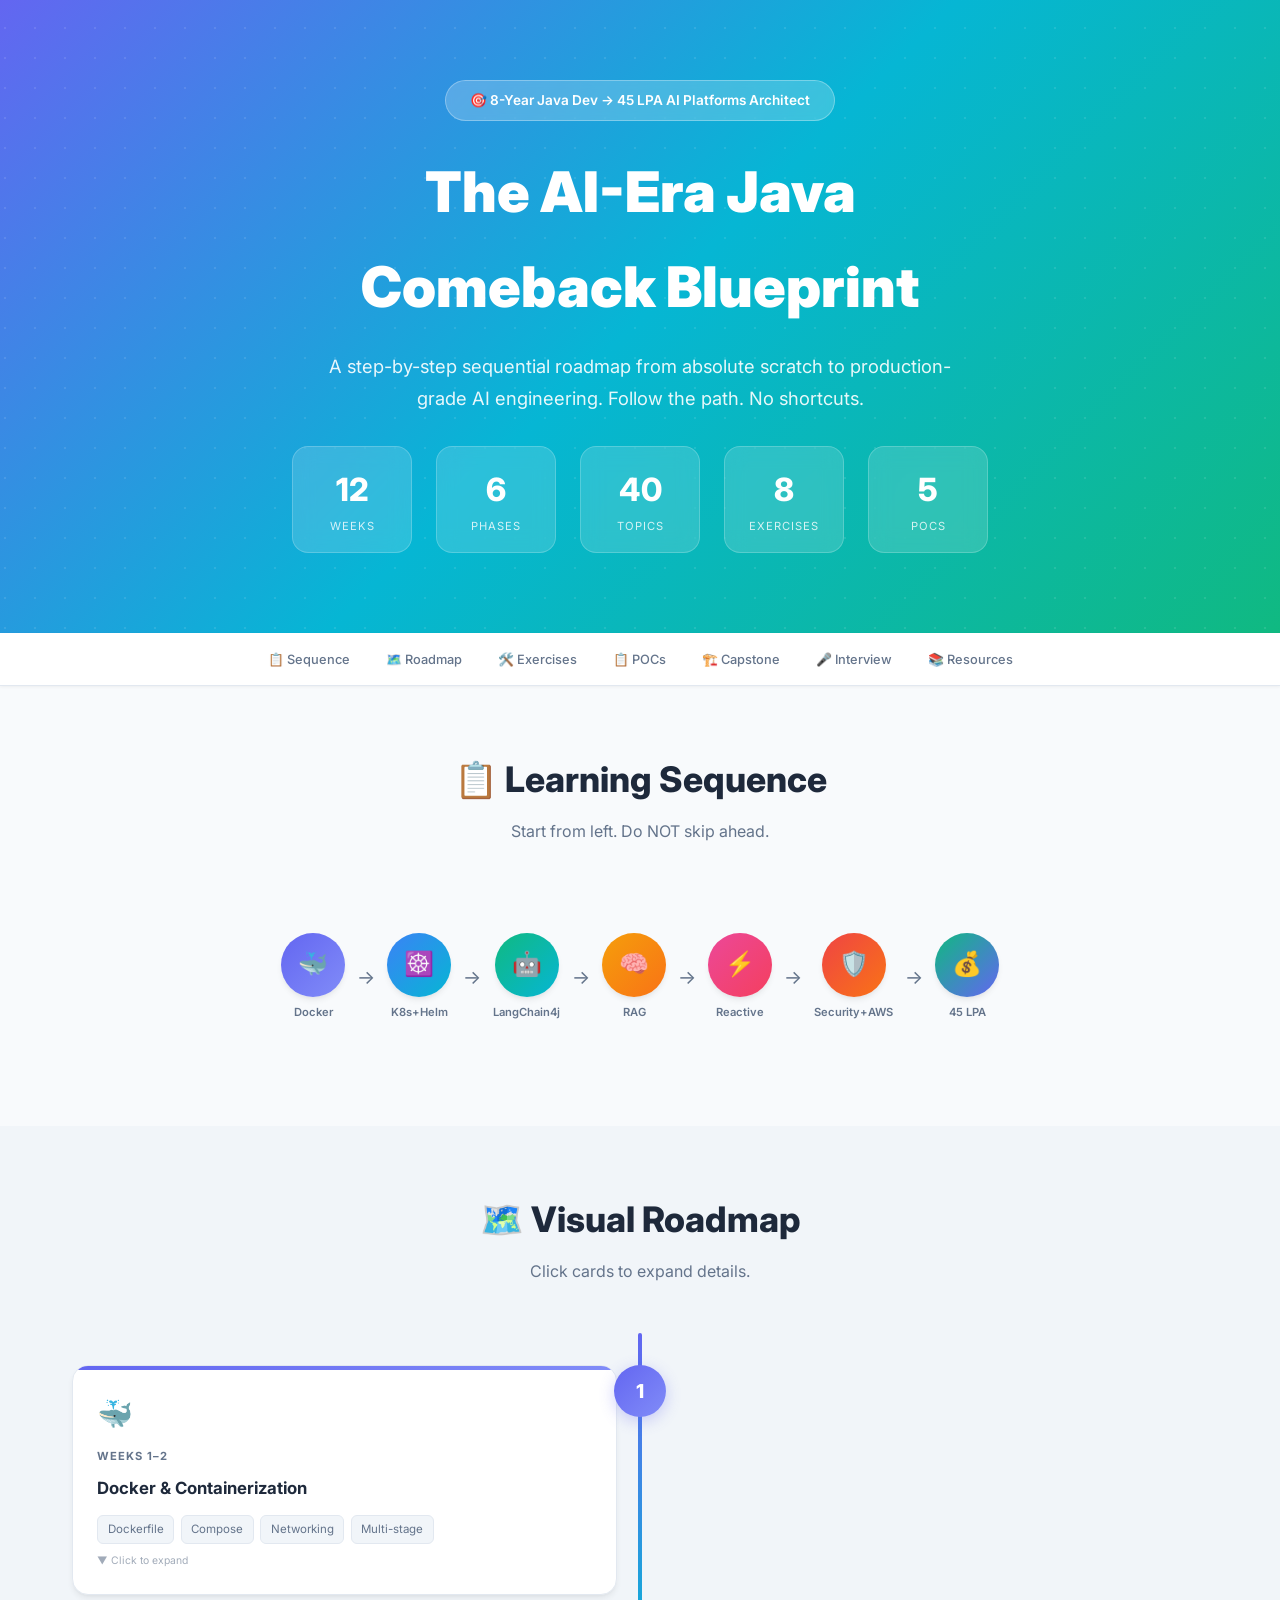
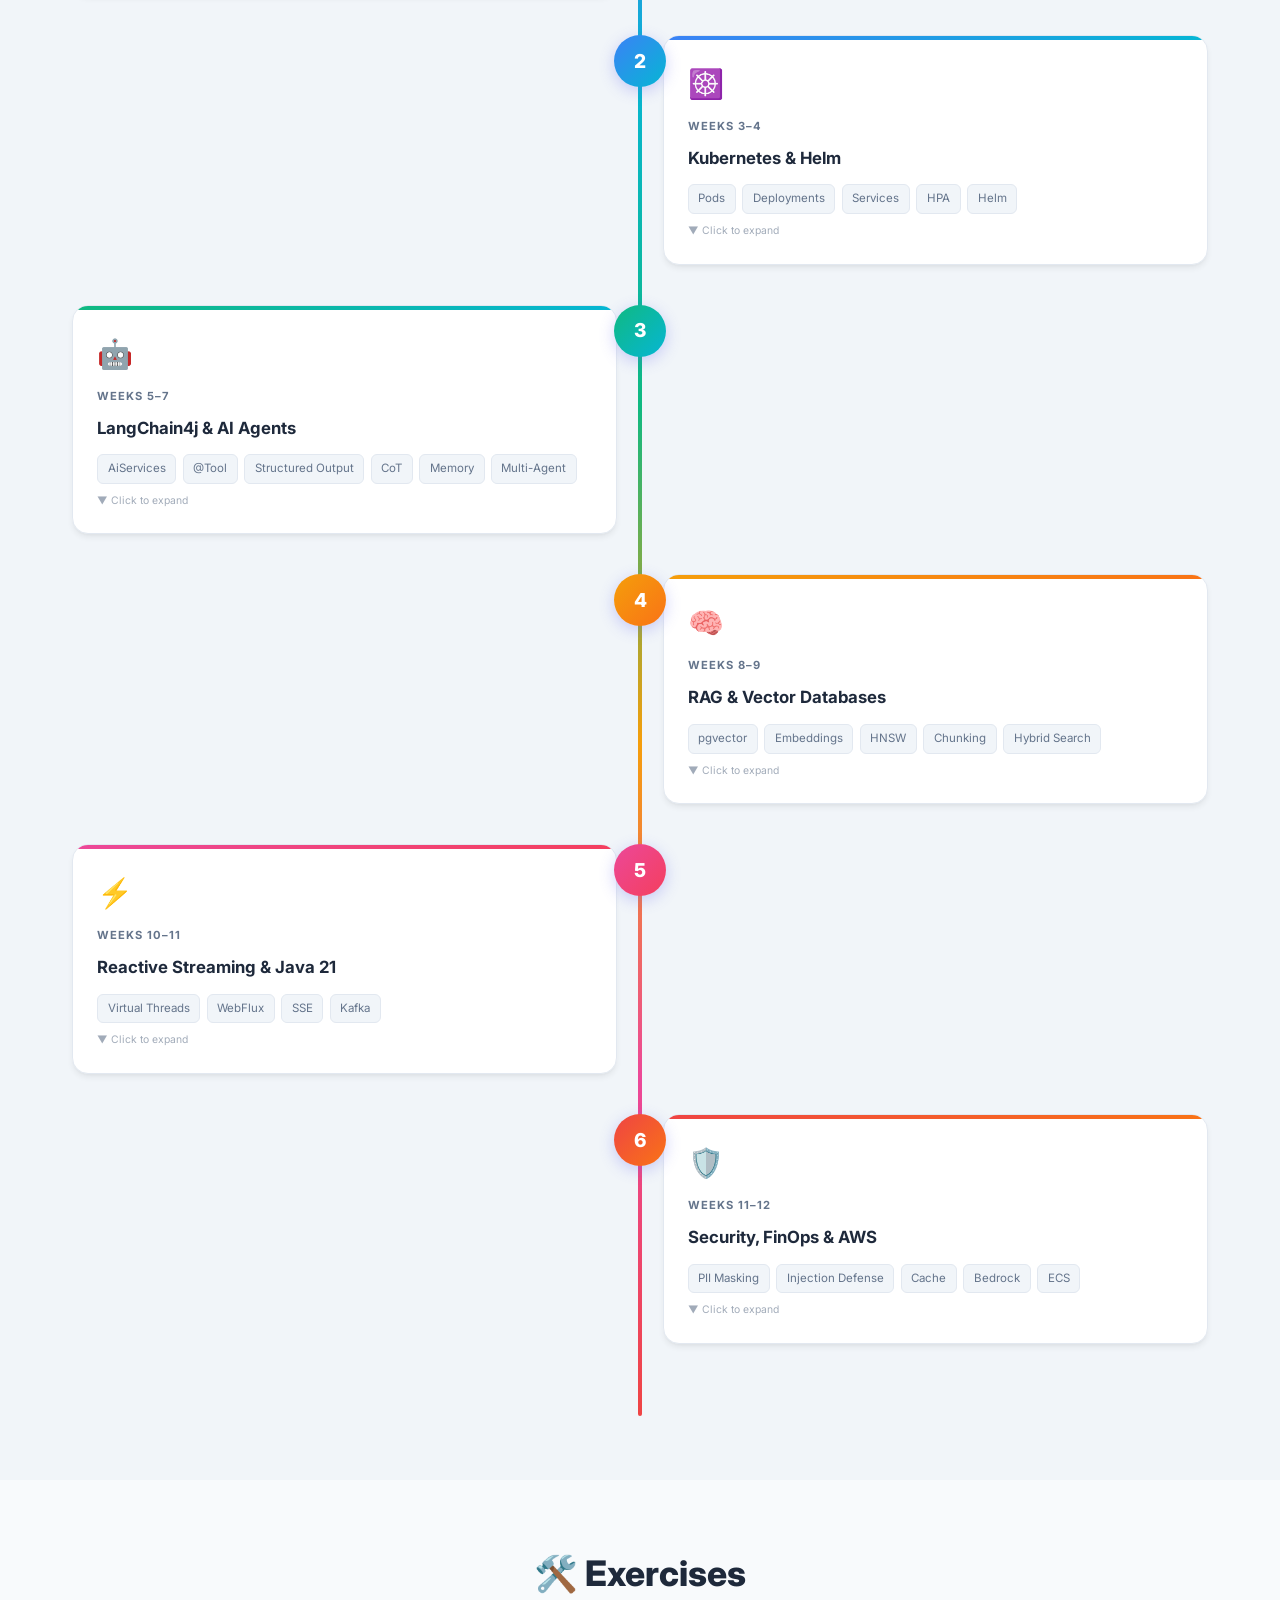
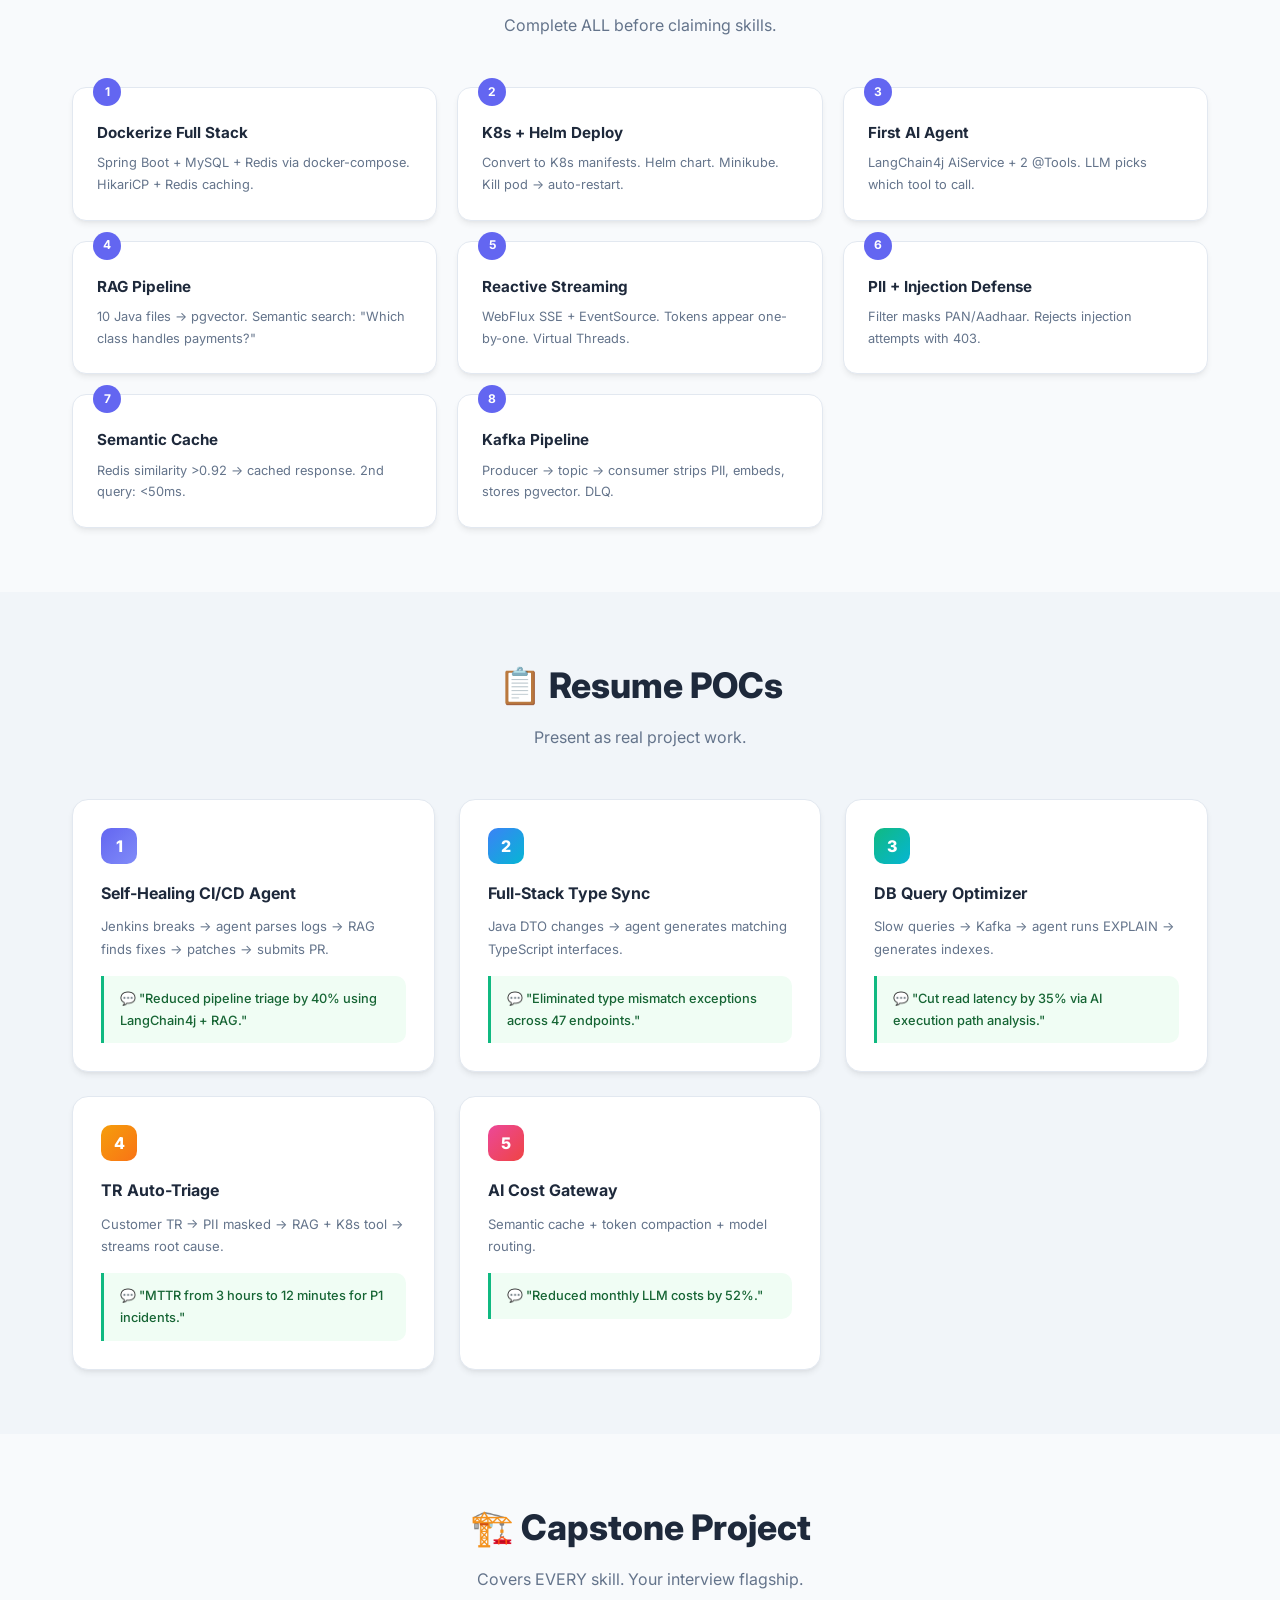
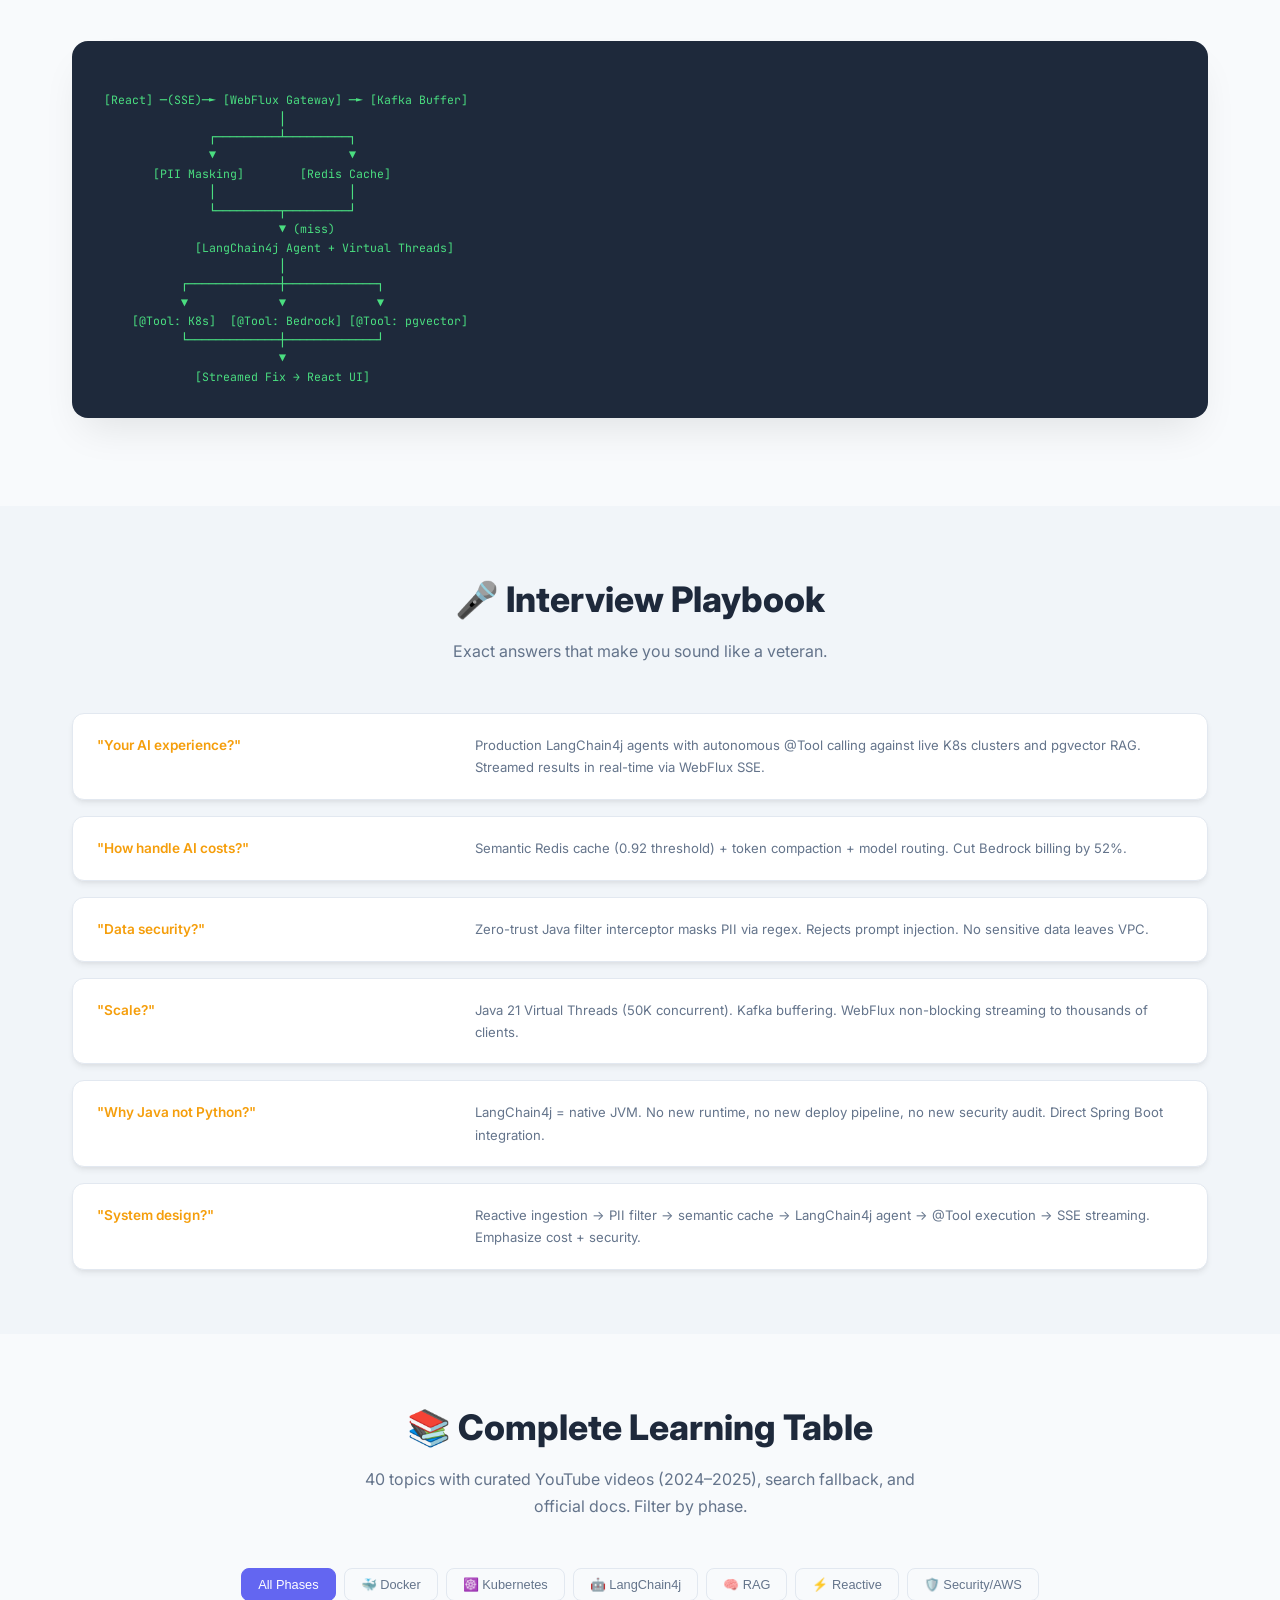
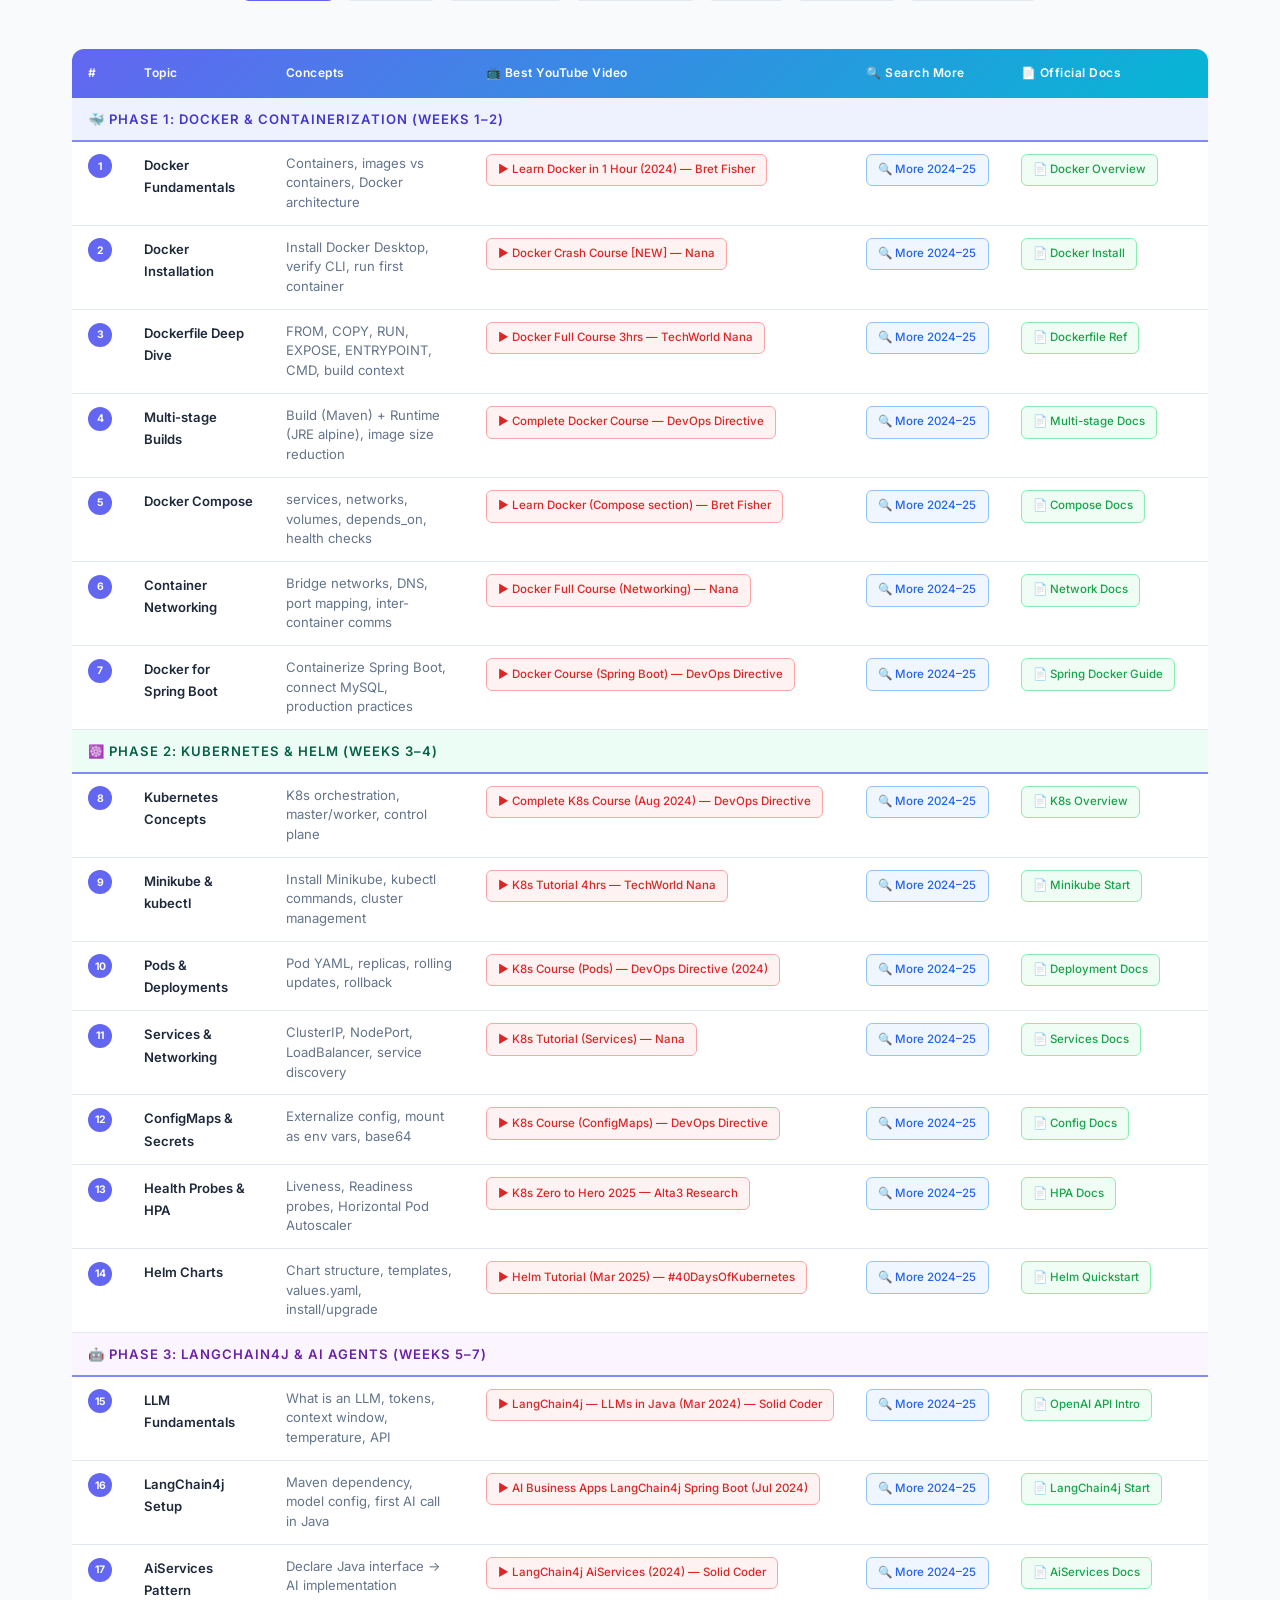
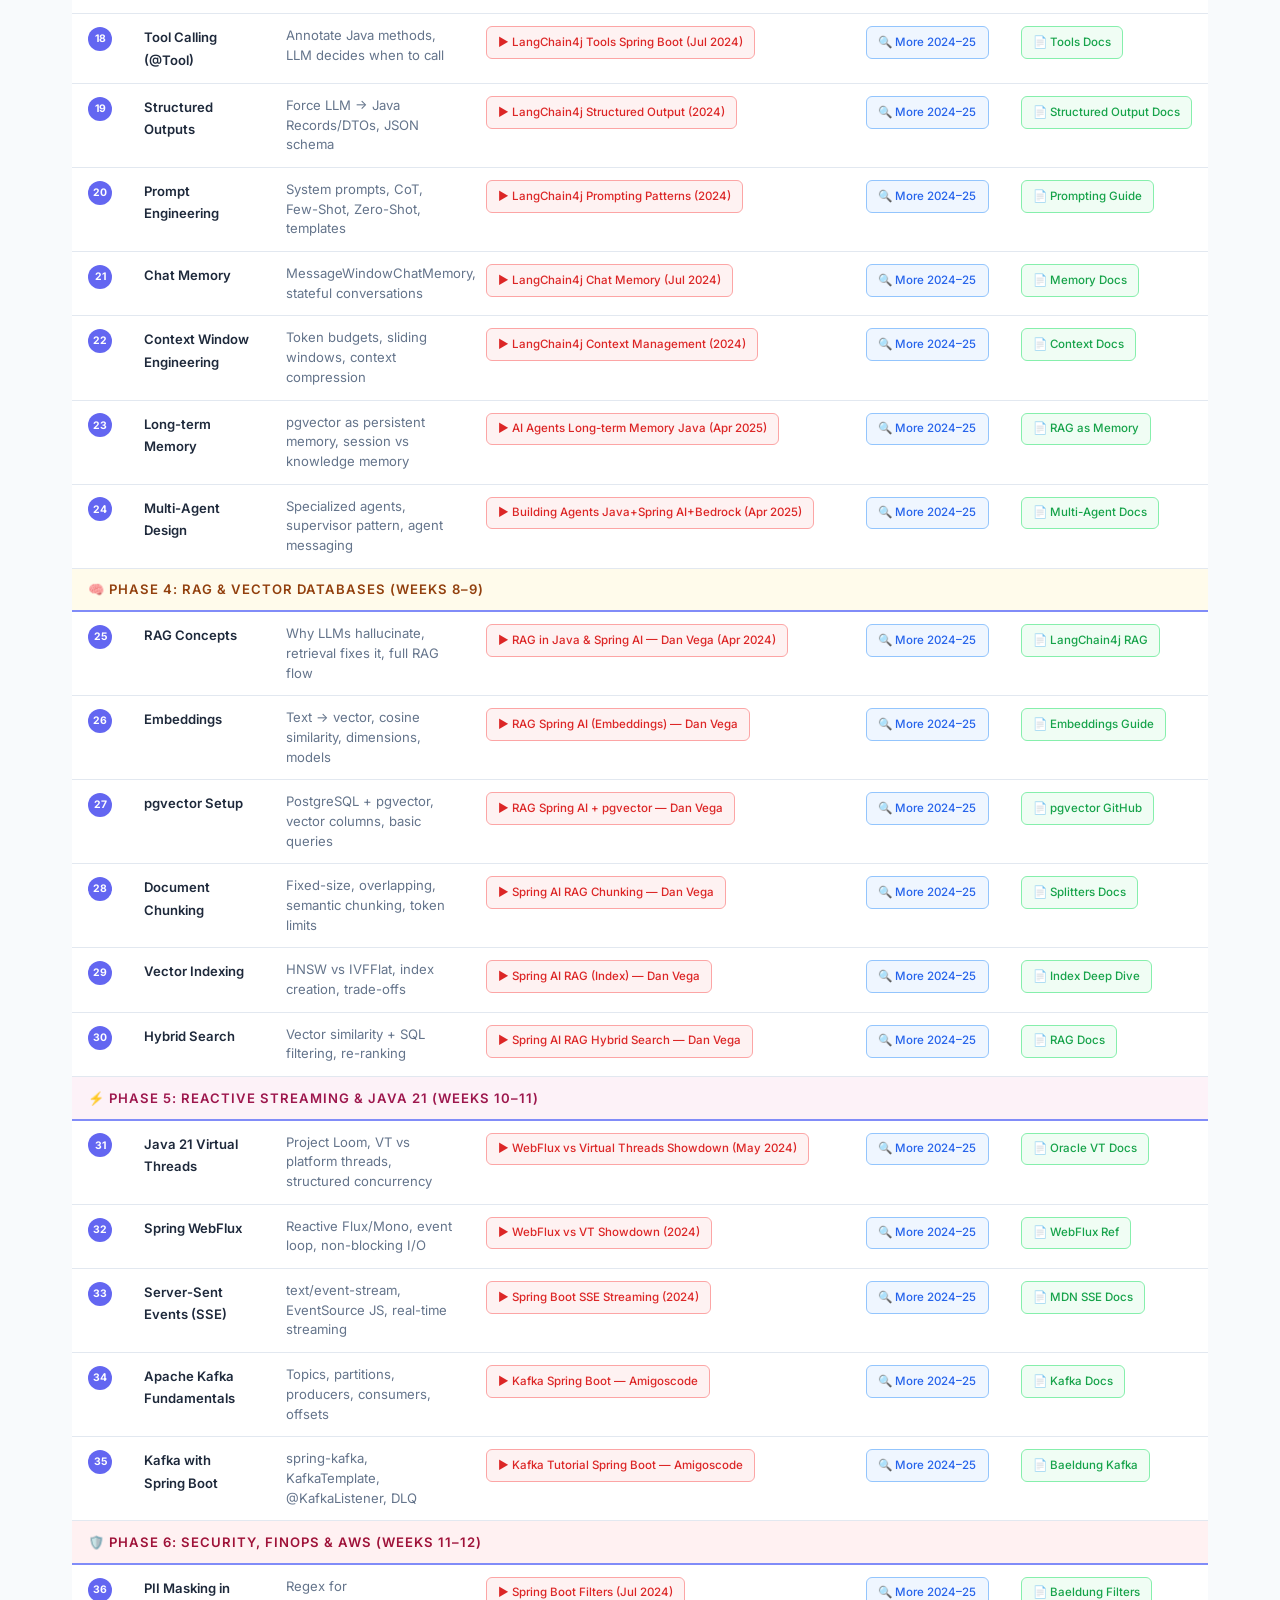
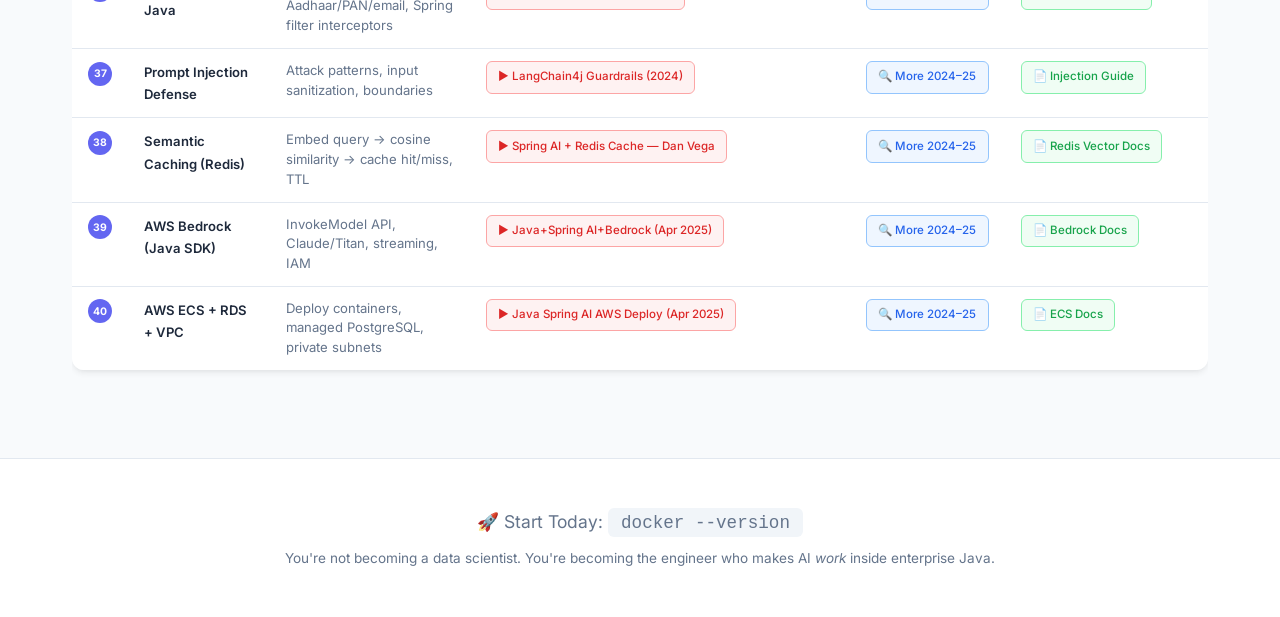
==== commit 38a3e59b: "Revert to static HTML version with roadmap, learning table, and Claude YouTube links" ====
--- a/index.html
+++ b/index.html
@@ -1,53 +1,207 @@
-<!doctype html>
-<html lang="en" data-theme="dark">
+<!DOCTYPE html>
+<html lang="en">
 <head>
-  <meta charset="utf-8" />
-  <meta name="viewport" content="width=device-width, initial-scale=1" />
-  <title>Java AI Architect · 2026 Roadmap</title>
-
-  <meta name="description" content="The complete 2026 roadmap to become a 45 LPA AI-Augmented Java Platforms Architect — 12 weeks, 6 phases, 40 modules, and 1 production-grade capstone project. From Docker fundamentals to multi-agent AI systems in enterprise Java." />
-  <meta name="author" content="Surya Addanki" />
-  <meta name="theme-color" content="#14131a" media="(prefers-color-scheme: dark)" />
-  <meta name="theme-color" content="#f4f1ec" media="(prefers-color-scheme: light)" />
-  <link rel="canonical" href="https://addanki-surya.github.io/ai-era-java-roadmap/" />
-
-  <meta property="og:type" content="website" />
-  <meta property="og:url" content="https://addanki-surya.github.io/ai-era-java-roadmap/" />
-  <meta property="og:title" content="Java AI Architect · 2026 Roadmap" />
-  <meta property="og:description" content="12 weeks · 6 phases · 40 modules · 1 capstone. The roadmap to become a 45 LPA AI-Augmented Java Platforms Architect." />
-
-  <meta name="twitter:card" content="summary_large_image" />
-  <meta name="twitter:title" content="Java AI Architect · 2026 Roadmap" />
-  <meta name="twitter:description" content="12 weeks · 6 phases · 40 modules · 1 capstone. From Docker to multi-agent AI systems in enterprise Java." />
-
-  <link rel="icon" href="data:image/svg+xml,%3Csvg xmlns='http://www.w3.org/2000/svg' viewBox='0 0 32 32'%3E%3Cdefs%3E%3ClinearGradient id='g' x1='0' x2='1' y1='0' y2='1'%3E%3Cstop offset='0' stop-color='%23c2533c'/%3E%3Cstop offset='0.5' stop-color='%23d18a2a'/%3E%3Cstop offset='1' stop-color='%236b4d80'/%3E%3C/linearGradient%3E%3C/defs%3E%3Crect width='32' height='32' rx='8' fill='url(%23g)'/%3E%3Ctext x='16' y='22' text-anchor='middle' font-family='-apple-system,system-ui,sans-serif' font-size='18' font-weight='700' fill='white'%3EA%3C/text%3E%3C/svg%3E" />
-
-  <link rel="preconnect" href="https://fonts.googleapis.com" />
-  <link rel="preconnect" href="https://fonts.gstatic.com" crossorigin />
-  <link href="https://fonts.googleapis.com/css2?family=Inter+Tight:wght@300;400;500;600&family=Instrument+Serif:ital@0;1&family=JetBrains+Mono:wght@400;500&display=swap" rel="stylesheet" />
-
-  <script>
-    (() => {
-      let theme = localStorage.getItem('roadmap-theme');
-      if (!theme) {
-        theme = (window.matchMedia && window.matchMedia('(prefers-color-scheme: light)').matches)
-          ? 'light'
-          : 'dark';
-      }
-      document.documentElement.dataset.theme = theme;
-    })();
-  </script>
-  <link rel="stylesheet" href="styles.css?v=10" />
+<meta charset="UTF-8">
+<meta name="viewport" content="width=device-width, initial-scale=1.0">
+<title>AI-Era Java Comeback Blueprint | 45 LPA Roadmap</title>
+<link rel="stylesheet" href="styles.css">
 </head>
 <body>
-  <a href="#main" class="skip-link">Skip to content</a>
-  <div id="root"></div>
-
-  <script src="https://unpkg.com/react@18.3.1/umd/react.production.min.js" crossorigin="anonymous"></script>
-  <script src="https://unpkg.com/react-dom@18.3.1/umd/react-dom.production.min.js" crossorigin="anonymous"></script>
-  <script src="https://unpkg.com/@babel/standalone@7.29.0/babel.min.js" crossorigin="anonymous"></script>
-
-  <script src="data.js"></script>
-  <script type="text/babel" data-presets="react" src="app.jsx"></script>
+<section class="hero">
+<div class="hero-badge">🎯 8-Year Java Dev → 45 LPA AI Platforms Architect</div>
+<h1>The AI-Era Java<br>Comeback Blueprint</h1>
+<p>A step-by-step sequential roadmap from absolute scratch to production-grade AI engineering. Follow the path. No shortcuts.</p>
+<div class="hero-stats">
+<div class="stat-box"><div class="num">12</div><div class="label">Weeks</div></div>
+<div class="stat-box"><div class="num">6</div><div class="label">Phases</div></div>
+<div class="stat-box"><div class="num">40</div><div class="label">Topics</div></div>
+<div class="stat-box"><div class="num">8</div><div class="label">Exercises</div></div>
+<div class="stat-box"><div class="num">5</div><div class="label">POCs</div></div>
+</div>
+</section>
+<nav><ul>
+<li><a href="#sequence">📋 Sequence</a></li>
+<li><a href="#roadmap">🗺️ Roadmap</a></li>
+<li><a href="#exercises">🛠️ Exercises</a></li>
+<li><a href="#pocs">📋 POCs</a></li>
+<li><a href="#capstone">🏗️ Capstone</a></li>
+<li><a href="#interview">🎤 Interview</a></li>
+<li><a href="#resources">📚 Resources</a></li>
+</ul></nav>
+<section id="sequence"><div class="container">
+<div class="section-header"><h2>📋 Learning Sequence</h2><p>Start from left. Do NOT skip ahead.</p></div>
+<div class="flow-bar">
+<div class="flow-item"><div class="flow-circle" style="background:linear-gradient(135deg,#6366f1,#818cf8);">🐳</div><div class="fl">Docker</div></div><span class="flow-arrow">→</span>
+<div class="flow-item"><div class="flow-circle" style="background:linear-gradient(135deg,#3b82f6,#06b6d4);">☸️</div><div class="fl">K8s+Helm</div></div><span class="flow-arrow">→</span>
+<div class="flow-item"><div class="flow-circle" style="background:linear-gradient(135deg,#10b981,#06b6d4);">🤖</div><div class="fl">LangChain4j</div></div><span class="flow-arrow">→</span>
+<div class="flow-item"><div class="flow-circle" style="background:linear-gradient(135deg,#f59e0b,#f97316);">🧠</div><div class="fl">RAG</div></div><span class="flow-arrow">→</span>
+<div class="flow-item"><div class="flow-circle" style="background:linear-gradient(135deg,#ec4899,#f43f5e);">⚡</div><div class="fl">Reactive</div></div><span class="flow-arrow">→</span>
+<div class="flow-item"><div class="flow-circle" style="background:linear-gradient(135deg,#ef4444,#f97316);">🛡️</div><div class="fl">Security+AWS</div></div><span class="flow-arrow">→</span>
+<div class="flow-item"><div class="flow-circle" style="background:linear-gradient(135deg,#10b981,#6366f1);">💰</div><div class="fl">45 LPA</div></div>
+</div></div></section>
+<section id="roadmap" class="alt-bg"><div class="container">
+<div class="section-header"><h2>🗺️ Visual Roadmap</h2><p>Click cards to expand details.</p></div>
+<div class="roadmap">
+<div class="rm-node c1"><div class="rm-dot">1</div><div class="rm-card" onclick="this.classList.toggle('open')"><div class="icon">🐳</div><div class="week">Weeks 1–2</div><h3>Docker & Containerization</h3><div class="tags"><span>Dockerfile</span><span>Compose</span><span>Networking</span><span>Multi-stage</span></div><div class="click-hint">▼ Click to expand</div><div class="details"><ul><li>Containers vs VMs — process isolation, not hardware emulation</li><li>Multi-stage Dockerfiles: Maven build → JRE alpine runtime</li><li>Docker Compose: Spring Boot + MySQL + Redis on bridge network</li><li>Container networking, DNS, port mapping</li><li>Health checks, .dockerignore, layer caching</li></ul></div></div></div>
+<div class="rm-node c2"><div class="rm-dot">2</div><div class="rm-card" onclick="this.classList.toggle('open')"><div class="icon">☸️</div><div class="week">Weeks 3–4</div><h3>Kubernetes & Helm</h3><div class="tags"><span>Pods</span><span>Deployments</span><span>Services</span><span>HPA</span><span>Helm</span></div><div class="click-hint">▼ Click to expand</div><div class="details"><ul><li>Pods, Deployments, Services, ConfigMaps, Secrets</li><li>Liveness/Readiness probes for Spring Boot</li><li>HPA for AI workload auto-scaling</li><li>Helm Charts: values.yaml templating</li><li>Practice on Minikube</li></ul></div></div></div>
+<div class="rm-node c3"><div class="rm-dot">3</div><div class="rm-card" onclick="this.classList.toggle('open')"><div class="icon">🤖</div><div class="week">Weeks 5–7</div><h3>LangChain4j & AI Agents</h3><div class="tags"><span>AiServices</span><span>@Tool</span><span>Structured Output</span><span>CoT</span><span>Memory</span><span>Multi-Agent</span></div><div class="click-hint">▼ Click to expand</div><div class="details"><ul><li>AiServices: interface → AI implementation</li><li>@Tool: LLM calls your Java methods autonomously</li><li>Structured Outputs: LLM → Java Records</li><li>Chain-of-Thought & Few-Shot prompting</li><li>Context window engineering & token budgets</li><li>Long-term memory via pgvector</li><li>Multi-agent orchestration with Spring Beans</li></ul></div></div></div>
+<div class="rm-node c4"><div class="rm-dot">4</div><div class="rm-card" onclick="this.classList.toggle('open')"><div class="icon">🧠</div><div class="week">Weeks 8–9</div><h3>RAG & Vector Databases</h3><div class="tags"><span>pgvector</span><span>Embeddings</span><span>HNSW</span><span>Chunking</span><span>Hybrid Search</span></div><div class="click-hint">▼ Click to expand</div><div class="details"><ul><li>pgvector: store embeddings in PostgreSQL</li><li>Document ingestion → chunking → embedding</li><li>HNSW vs IVFFlat index strategies</li><li>Semantic + hybrid search</li><li>Local vs cloud embedding models</li></ul></div></div></div>
+<div class="rm-node c5"><div class="rm-dot">5</div><div class="rm-card" onclick="this.classList.toggle('open')"><div class="icon">⚡</div><div class="week">Weeks 10–11</div><h3>Reactive Streaming & Java 21</h3><div class="tags"><span>Virtual Threads</span><span>WebFlux</span><span>SSE</span><span>Kafka</span></div><div class="click-hint">▼ Click to expand</div><div class="details"><ul><li>Virtual Threads: 50K concurrent LLM calls</li><li>Spring WebFlux: Flux/Mono non-blocking</li><li>SSE: ChatGPT-style token streaming</li><li>Kafka: event buffering + DLQ</li><li>Backpressure handling</li></ul></div></div></div>
+<div class="rm-node c6"><div class="rm-dot">6</div><div class="rm-card" onclick="this.classList.toggle('open')"><div class="icon">🛡️</div><div class="week">Weeks 11–12</div><h3>Security, FinOps & AWS</h3><div class="tags"><span>PII Masking</span><span>Injection Defense</span><span>Cache</span><span>Bedrock</span><span>ECS</span></div><div class="click-hint">▼ Click to expand</div><div class="details"><ul><li>PII masking interceptors (Aadhaar/PAN)</li><li>Prompt injection defense</li><li>Semantic caching via Redis (save 50%)</li><li>AWS Bedrock + ECS + RDS + VPC</li><li>Token compaction algorithms</li></ul></div></div></div>
+</div></div></section>
+<section id="exercises"><div class="container">
+<div class="section-header"><h2>🛠️ Exercises</h2><p>Complete ALL before claiming skills.</p></div>
+<div class="ex-grid">
+<div class="ex-card"><div class="ex-num">1</div><h4>Dockerize Full Stack</h4><p>Spring Boot + MySQL + Redis via docker-compose. HikariCP + Redis caching.</p></div>
+<div class="ex-card"><div class="ex-num">2</div><h4>K8s + Helm Deploy</h4><p>Convert to K8s manifests. Helm chart. Minikube. Kill pod → auto-restart.</p></div>
+<div class="ex-card"><div class="ex-num">3</div><h4>First AI Agent</h4><p>LangChain4j AiService + 2 @Tools. LLM picks which tool to call.</p></div>
+<div class="ex-card"><div class="ex-num">4</div><h4>RAG Pipeline</h4><p>10 Java files → pgvector. Semantic search: "Which class handles payments?"</p></div>
+<div class="ex-card"><div class="ex-num">5</div><h4>Reactive Streaming</h4><p>WebFlux SSE + EventSource. Tokens appear one-by-one. Virtual Threads.</p></div>
+<div class="ex-card"><div class="ex-num">6</div><h4>PII + Injection Defense</h4><p>Filter masks PAN/Aadhaar. Rejects injection attempts with 403.</p></div>
+<div class="ex-card"><div class="ex-num">7</div><h4>Semantic Cache</h4><p>Redis similarity >0.92 → cached response. 2nd query: <50ms.</p></div>
+<div class="ex-card"><div class="ex-num">8</div><h4>Kafka Pipeline</h4><p>Producer → topic → consumer strips PII, embeds, stores pgvector. DLQ.</p></div>
+</div></div></section>
+<section id="pocs" class="alt-bg"><div class="container">
+<div class="section-header"><h2>📋 Resume POCs</h2><p>Present as real project work.</p></div>
+<div class="poc-grid">
+<div class="poc-card"><div class="poc-badge" style="background:linear-gradient(135deg,#6366f1,#818cf8);">1</div><h3>Self-Healing CI/CD Agent</h3><p class="desc">Jenkins breaks → agent parses logs → RAG finds fixes → patches → submits PR.</p><div class="punch">💬 "Reduced pipeline triage by 40% using LangChain4j + RAG."</div></div>
+<div class="poc-card"><div class="poc-badge" style="background:linear-gradient(135deg,#3b82f6,#06b6d4);">2</div><h3>Full-Stack Type Sync</h3><p class="desc">Java DTO changes → agent generates matching TypeScript interfaces.</p><div class="punch">💬 "Eliminated type mismatch exceptions across 47 endpoints."</div></div>
+<div class="poc-card"><div class="poc-badge" style="background:linear-gradient(135deg,#10b981,#06b6d4);">3</div><h3>DB Query Optimizer</h3><p class="desc">Slow queries → Kafka → agent runs EXPLAIN → generates indexes.</p><div class="punch">💬 "Cut read latency by 35% via AI execution path analysis."</div></div>
+<div class="poc-card"><div class="poc-badge" style="background:linear-gradient(135deg,#f59e0b,#f97316);">4</div><h3>TR Auto-Triage</h3><p class="desc">Customer TR → PII masked → RAG + K8s tool → streams root cause.</p><div class="punch">💬 "MTTR from 3 hours to 12 minutes for P1 incidents."</div></div>
+<div class="poc-card"><div class="poc-badge" style="background:linear-gradient(135deg,#ec4899,#ef4444);">5</div><h3>AI Cost Gateway</h3><p class="desc">Semantic cache + token compaction + model routing.</p><div class="punch">💬 "Reduced monthly LLM costs by 52%."</div></div>
+</div></div></section>
+<section id="capstone"><div class="container">
+<div class="section-header"><h2>🏗️ Capstone Project</h2><p>Covers EVERY skill. Your interview flagship.</p></div>
+<div class="arch-box">
+[React] ─(SSE)─► [WebFlux Gateway] ─► [Kafka Buffer]
+                         │
+               ┌─────────┴─────────┐
+               ▼                   ▼
+       [PII Masking]        [Redis Cache]
+               │                   │
+               └─────────┬─────────┘
+                         ▼ (miss)
+             [LangChain4j Agent + Virtual Threads]
+                         │
+           ┌─────────────┼─────────────┐
+           ▼             ▼             ▼
+    [@Tool: K8s]  [@Tool: Bedrock] [@Tool: pgvector]
+           └─────────────┼─────────────┘
+                         ▼
+             [Streamed Fix → React UI]</div>
+</div></section>
+<section id="interview" class="alt-bg"><div class="container">
+<div class="section-header"><h2>🎤 Interview Playbook</h2><p>Exact answers that make you sound like a veteran.</p></div>
+<div class="int-grid">
+<div class="int-item"><div class="q">"Your AI experience?"</div><div class="a">Production LangChain4j agents with autonomous @Tool calling against live K8s clusters and pgvector RAG. Streamed results in real-time via WebFlux SSE.</div></div>
+<div class="int-item"><div class="q">"How handle AI costs?"</div><div class="a">Semantic Redis cache (0.92 threshold) + token compaction + model routing. Cut Bedrock billing by 52%.</div></div>
+<div class="int-item"><div class="q">"Data security?"</div><div class="a">Zero-trust Java filter interceptor masks PII via regex. Rejects prompt injection. No sensitive data leaves VPC.</div></div>
+<div class="int-item"><div class="q">"Scale?"</div><div class="a">Java 21 Virtual Threads (50K concurrent). Kafka buffering. WebFlux non-blocking streaming to thousands of clients.</div></div>
+<div class="int-item"><div class="q">"Why Java not Python?"</div><div class="a">LangChain4j = native JVM. No new runtime, no new deploy pipeline, no new security audit. Direct Spring Boot integration.</div></div>
+<div class="int-item"><div class="q">"System design?"</div><div class="a">Reactive ingestion → PII filter → semantic cache → LangChain4j agent → @Tool execution → SSE streaming. Emphasize cost + security.</div></div>
+</div></div></section>
+<section id="resources"><div class="container">
+<div class="section-header"><h2>📚 Complete Learning Table</h2><p>40 topics with curated YouTube videos (2024–2025), search fallback, and official docs. Filter by phase.</p></div>
+<div class="filter-row" id="filters">
+<button class="filter-btn active" data-phase="all">All Phases</button>
+<button class="filter-btn" data-phase="1">🐳 Docker</button>
+<button class="filter-btn" data-phase="2">☸️ Kubernetes</button>
+<button class="filter-btn" data-phase="3">🤖 LangChain4j</button>
+<button class="filter-btn" data-phase="4">🧠 RAG</button>
+<button class="filter-btn" data-phase="5">⚡ Reactive</button>
+<button class="filter-btn" data-phase="6">🛡️ Security/AWS</button>
+</div>
+<div style="overflow-x:auto;"><table class="learn-table"><thead><tr><th>#</th><th>Topic</th><th>Concepts</th><th>📺 Best YouTube Video</th><th>🔍 Search More</th><th>📄 Official Docs</th></tr></thead><tbody id="tbody"></tbody></table></div>
+</div></section>
+<footer>
+<p style="font-size:1.1rem;margin-bottom:.5rem;">🚀 Start Today: <code style="background:#f1f5f9;padding:.3rem .8rem;border-radius:6px;">docker --version</code></p>
+<p>You're not becoming a data scientist. You're becoming the engineer who makes AI <em>work</em> inside enterprise Java.</p>
+</footer>
+<script>
+const phases=[
+{id:1,label:"🐳 Phase 1: Docker & Containerization (Weeks 1–2)",cls:"phase-1"},
+{id:2,label:"☸️ Phase 2: Kubernetes & Helm (Weeks 3–4)",cls:"phase-2"},
+{id:3,label:"🤖 Phase 3: LangChain4j & AI Agents (Weeks 5–7)",cls:"phase-3"},
+{id:4,label:"🧠 Phase 4: RAG & Vector Databases (Weeks 8–9)",cls:"phase-4"},
+{id:5,label:"⚡ Phase 5: Reactive Streaming & Java 21 (Weeks 10–11)",cls:"phase-5"},
+{id:6,label:"🛡️ Phase 6: Security, FinOps & AWS (Weeks 11–12)",cls:"phase-6"}];
+const rows=[
+{n:1,p:1,topic:"Docker Fundamentals",concepts:"Containers, images vs containers, Docker architecture",yt:"https://www.youtube.com/watch?v=GFgJkfScVNU",ytL:"Learn Docker in 1 Hour (2024) — Bret Fisher",sq:"docker tutorial for beginners 2024 2025 full course",doc:"https://docs.docker.com/get-started/overview/",docL:"Docker Overview"},
+{n:2,p:1,topic:"Docker Installation",concepts:"Install Docker Desktop, verify CLI, run first container",yt:"https://www.youtube.com/watch?v=pg19Z8LL06w",ytL:"Docker Crash Course [NEW] — Nana",sq:"install docker desktop 2025 step by step",doc:"https://docs.docker.com/get-docker/",docL:"Docker Install"},
+{n:3,p:1,topic:"Dockerfile Deep Dive",concepts:"FROM, COPY, RUN, EXPOSE, ENTRYPOINT, CMD, build context",yt:"https://www.youtube.com/watch?v=3c-iBn73dDE",ytL:"Docker Full Course 3hrs — TechWorld Nana",sq:"dockerfile tutorial 2024 2025 best practices",doc:"https://docs.docker.com/reference/dockerfile/",docL:"Dockerfile Ref"},
+{n:4,p:1,topic:"Multi-stage Builds",concepts:"Build (Maven) + Runtime (JRE alpine), image size reduction",yt:"https://www.youtube.com/watch?v=RqTEHSBrYFw",ytL:"Complete Docker Course — DevOps Directive",sq:"docker multi stage build java spring boot 2024",doc:"https://docs.docker.com/build/building/multi-stage/",docL:"Multi-stage Docs"},
+{n:5,p:1,topic:"Docker Compose",concepts:"services, networks, volumes, depends_on, health checks",yt:"https://www.youtube.com/watch?v=GFgJkfScVNU",ytL:"Learn Docker (Compose section) — Bret Fisher",sq:"docker compose tutorial 2025 beginners",doc:"https://docs.docker.com/compose/",docL:"Compose Docs"},
+{n:6,p:1,topic:"Container Networking",concepts:"Bridge networks, DNS, port mapping, inter-container comms",yt:"https://www.youtube.com/watch?v=3c-iBn73dDE",ytL:"Docker Full Course (Networking) — Nana",sq:"docker networking bridge 2024 2025",doc:"https://docs.docker.com/network/",docL:"Network Docs"},
+{n:7,p:1,topic:"Docker for Spring Boot",concepts:"Containerize Spring Boot, connect MySQL, production practices",yt:"https://www.youtube.com/watch?v=RqTEHSBrYFw",ytL:"Docker Course (Spring Boot) — DevOps Directive",sq:"dockerize spring boot mysql 2025",doc:"https://spring.io/guides/topicals/spring-boot-docker",docL:"Spring Docker Guide"},
+{n:8,p:2,topic:"Kubernetes Concepts",concepts:"K8s orchestration, master/worker, control plane",yt:"https://www.youtube.com/watch?v=2T86xAtR6Fo",ytL:"Complete K8s Course (Aug 2024) — DevOps Directive",sq:"kubernetes tutorial beginners 2024 2025",doc:"https://kubernetes.io/docs/concepts/overview/",docL:"K8s Overview"},
+{n:9,p:2,topic:"Minikube & kubectl",concepts:"Install Minikube, kubectl commands, cluster management",yt:"https://www.youtube.com/watch?v=X48VuDVv0do",ytL:"K8s Tutorial 4hrs — TechWorld Nana",sq:"minikube kubectl setup 2025",doc:"https://minikube.sigs.k8s.io/docs/start/",docL:"Minikube Start"},
+{n:10,p:2,topic:"Pods & Deployments",concepts:"Pod YAML, replicas, rolling updates, rollback",yt:"https://www.youtube.com/watch?v=2T86xAtR6Fo",ytL:"K8s Course (Pods) — DevOps Directive (2024)",sq:"kubernetes pods deployments 2024 2025",doc:"https://kubernetes.io/docs/concepts/workloads/controllers/deployment/",docL:"Deployment Docs"},
+{n:11,p:2,topic:"Services & Networking",concepts:"ClusterIP, NodePort, LoadBalancer, service discovery",yt:"https://www.youtube.com/watch?v=X48VuDVv0do",ytL:"K8s Tutorial (Services) — Nana",sq:"kubernetes services networking 2024",doc:"https://kubernetes.io/docs/concepts/services-networking/service/",docL:"Services Docs"},
+{n:12,p:2,topic:"ConfigMaps & Secrets",concepts:"Externalize config, mount as env vars, base64",yt:"https://www.youtube.com/watch?v=2T86xAtR6Fo",ytL:"K8s Course (ConfigMaps) — DevOps Directive",sq:"kubernetes configmap secrets 2024 2025",doc:"https://kubernetes.io/docs/concepts/configuration/",docL:"Config Docs"},
+{n:13,p:2,topic:"Health Probes & HPA",concepts:"Liveness, Readiness probes, Horizontal Pod Autoscaler",yt:"https://www.youtube.com/watch?v=MTHGoGUFpvE",ytL:"K8s Zero to Hero 2025 — Alta3 Research",sq:"kubernetes probes hpa autoscaling 2024 2025",doc:"https://kubernetes.io/docs/tasks/run-application/horizontal-pod-autoscale/",docL:"HPA Docs"},
+{n:14,p:2,topic:"Helm Charts",concepts:"Chart structure, templates, values.yaml, install/upgrade",yt:"https://www.youtube.com/watch?v=k4vhgeTAOn0",ytL:"Helm Tutorial (Mar 2025) — #40DaysOfKubernetes",sq:"helm chart tutorial 2024 2025",doc:"https://helm.sh/docs/intro/quickstart/",docL:"Helm Quickstart"},
+{n:15,p:3,topic:"LLM Fundamentals",concepts:"What is an LLM, tokens, context window, temperature, API",yt:"https://www.youtube.com/watch?v=x8kkjmCZTaw",ytL:"LangChain4j — LLMs in Java (Mar 2024) — Solid Coder",sq:"what is LLM explained 2025",doc:"https://platform.openai.com/docs/introduction",docL:"OpenAI API Intro"},
+{n:16,p:3,topic:"LangChain4j Setup",concepts:"Maven dependency, model config, first AI call in Java",yt:"https://www.youtube.com/watch?v=PeHY-Lj2_Ng",ytL:"AI Business Apps LangChain4j Spring Boot (Jul 2024)",sq:"langchain4j spring boot 2024 2025",doc:"https://docs.langchain4j.dev/get-started",docL:"LangChain4j Start"},
+{n:17,p:3,topic:"AiServices Pattern",concepts:"Declare Java interface → AI implementation",yt:"https://www.youtube.com/watch?v=x8kkjmCZTaw",ytL:"LangChain4j AiServices (2024) — Solid Coder",sq:"langchain4j aiservices java 2024 2025",doc:"https://docs.langchain4j.dev/tutorials/ai-services",docL:"AiServices Docs"},
+{n:18,p:3,topic:"Tool Calling (@Tool)",concepts:"Annotate Java methods, LLM decides when to call",yt:"https://www.youtube.com/watch?v=PeHY-Lj2_Ng",ytL:"LangChain4j Tools Spring Boot (Jul 2024)",sq:"langchain4j tool calling java 2024 2025",doc:"https://docs.langchain4j.dev/tutorials/tools",docL:"Tools Docs"},
+{n:19,p:3,topic:"Structured Outputs",concepts:"Force LLM → Java Records/DTOs, JSON schema",yt:"https://www.youtube.com/watch?v=x8kkjmCZTaw",ytL:"LangChain4j Structured Output (2024)",sq:"langchain4j structured output java 2024 2025",doc:"https://docs.langchain4j.dev/tutorials/structured-outputs",docL:"Structured Output Docs"},
+{n:20,p:3,topic:"Prompt Engineering",concepts:"System prompts, CoT, Few-Shot, Zero-Shot, templates",yt:"https://www.youtube.com/watch?v=x8kkjmCZTaw",ytL:"LangChain4j Prompting Patterns (2024)",sq:"prompt engineering 2025 chain of thought",doc:"https://www.promptingguide.ai/",docL:"Prompting Guide"},
+{n:21,p:3,topic:"Chat Memory",concepts:"MessageWindowChatMemory, stateful conversations",yt:"https://www.youtube.com/watch?v=PeHY-Lj2_Ng",ytL:"LangChain4j Chat Memory (Jul 2024)",sq:"langchain4j chat memory 2024 2025",doc:"https://docs.langchain4j.dev/tutorials/chat-memory",docL:"Memory Docs"},
+{n:22,p:3,topic:"Context Window Engineering",concepts:"Token budgets, sliding windows, context compression",yt:"https://www.youtube.com/watch?v=PeHY-Lj2_Ng",ytL:"LangChain4j Context Management (2024)",sq:"LLM context window management 2024 2025",doc:"https://docs.langchain4j.dev/tutorials/chat-memory",docL:"Context Docs"},
+{n:23,p:3,topic:"Long-term Memory",concepts:"pgvector as persistent memory, session vs knowledge memory",yt:"https://www.youtube.com/watch?v=Y291afdLroQ",ytL:"AI Agents Long-term Memory Java (Apr 2025)",sq:"AI agent long term memory vector 2024 2025",doc:"https://docs.langchain4j.dev/tutorials/rag",docL:"RAG as Memory"},
+{n:24,p:3,topic:"Multi-Agent Design",concepts:"Specialized agents, supervisor pattern, agent messaging",yt:"https://www.youtube.com/watch?v=Y291afdLroQ",ytL:"Building Agents Java+Spring AI+Bedrock (Apr 2025)",sq:"multi agent AI java 2024 2025",doc:"https://docs.langchain4j.dev/tutorials/ai-services",docL:"Multi-Agent Docs"},
+{n:25,p:4,topic:"RAG Concepts",concepts:"Why LLMs hallucinate, retrieval fixes it, full RAG flow",yt:"https://www.youtube.com/watch?v=4-rG2qsTrAs",ytL:"RAG in Java & Spring AI — Dan Vega (Apr 2024)",sq:"RAG explained 2025 java",doc:"https://docs.langchain4j.dev/tutorials/rag",docL:"LangChain4j RAG"},
+{n:26,p:4,topic:"Embeddings",concepts:"Text → vector, cosine similarity, dimensions, models",yt:"https://www.youtube.com/watch?v=4-rG2qsTrAs",ytL:"RAG Spring AI (Embeddings) — Dan Vega",sq:"embeddings vector explained 2024 2025",doc:"https://platform.openai.com/docs/guides/embeddings",docL:"Embeddings Guide"},
+{n:27,p:4,topic:"pgvector Setup",concepts:"PostgreSQL + pgvector, vector columns, basic queries",yt:"https://www.youtube.com/watch?v=4-rG2qsTrAs",ytL:"RAG Spring AI + pgvector — Dan Vega",sq:"pgvector postgresql tutorial 2024 2025",doc:"https://github.com/pgvector/pgvector",docL:"pgvector GitHub"},
+{n:28,p:4,topic:"Document Chunking",concepts:"Fixed-size, overlapping, semantic chunking, token limits",yt:"https://www.youtube.com/watch?v=4-rG2qsTrAs",ytL:"Spring AI RAG Chunking — Dan Vega",sq:"document chunking RAG 2024 2025",doc:"https://docs.langchain4j.dev/tutorials/rag#document-splitters",docL:"Splitters Docs"},
+{n:29,p:4,topic:"Vector Indexing",concepts:"HNSW vs IVFFlat, index creation, trade-offs",yt:"https://www.youtube.com/watch?v=4-rG2qsTrAs",ytL:"Spring AI RAG (Index) — Dan Vega",sq:"HNSW IVFFlat pgvector 2024 2025",doc:"https://www.timescale.com/blog/nearest-neighbor-indexes-what-are-ivfflat-indexes-in-pgvector-and-how-do-they-work/",docL:"Index Deep Dive"},
+{n:30,p:4,topic:"Hybrid Search",concepts:"Vector similarity + SQL filtering, re-ranking",yt:"https://www.youtube.com/watch?v=4-rG2qsTrAs",ytL:"Spring AI RAG Hybrid Search — Dan Vega",sq:"hybrid search vector RAG 2024 2025",doc:"https://docs.langchain4j.dev/tutorials/rag",docL:"RAG Docs"},
+{n:31,p:5,topic:"Java 21 Virtual Threads",concepts:"Project Loom, VT vs platform threads, structured concurrency",yt:"https://www.youtube.com/watch?v=N3mKRszRRC4",ytL:"WebFlux vs Virtual Threads Showdown (May 2024)",sq:"java 21 virtual threads 2024 2025",doc:"https://docs.oracle.com/en/java/javase/21/core/virtual-threads.html",docL:"Oracle VT Docs"},
+{n:32,p:5,topic:"Spring WebFlux",concepts:"Reactive Flux/Mono, event loop, non-blocking I/O",yt:"https://www.youtube.com/watch?v=N3mKRszRRC4",ytL:"WebFlux vs VT Showdown (2024)",sq:"spring webflux tutorial 2024 2025",doc:"https://docs.spring.io/spring-framework/reference/web/webflux.html",docL:"WebFlux Ref"},
+{n:33,p:5,topic:"Server-Sent Events (SSE)",concepts:"text/event-stream, EventSource JS, real-time streaming",yt:"https://www.youtube.com/watch?v=N3mKRszRRC4",ytL:"Spring Boot SSE Streaming (2024)",sq:"SSE spring boot streaming 2024 2025",doc:"https://developer.mozilla.org/en-US/docs/Web/API/Server-sent_events",docL:"MDN SSE Docs"},
+{n:34,p:5,topic:"Apache Kafka Fundamentals",concepts:"Topics, partitions, producers, consumers, offsets",yt:"https://www.youtube.com/watch?v=SqVfCyfCJqw",ytL:"Kafka Spring Boot — Amigoscode",sq:"kafka tutorial beginners 2024 2025",doc:"https://kafka.apache.org/documentation/",docL:"Kafka Docs"},
+{n:35,p:5,topic:"Kafka with Spring Boot",concepts:"spring-kafka, KafkaTemplate, @KafkaListener, DLQ",yt:"https://www.youtube.com/watch?v=SqVfCyfCJqw",ytL:"Kafka Tutorial Spring Boot — Amigoscode",sq:"spring boot kafka 2024 2025",doc:"https://www.baeldung.com/spring-kafka",docL:"Baeldung Kafka"},
+{n:36,p:6,topic:"PII Masking in Java",concepts:"Regex for Aadhaar/PAN/email, Spring filter interceptors",yt:"https://www.youtube.com/watch?v=PeHY-Lj2_Ng",ytL:"Spring Boot Filters (Jul 2024)",sq:"spring boot filter interceptor 2024 2025",doc:"https://www.baeldung.com/spring-boot-add-filter",docL:"Baeldung Filters"},
+{n:37,p:6,topic:"Prompt Injection Defense",concepts:"Attack patterns, input sanitization, boundaries",yt:"https://www.youtube.com/watch?v=x8kkjmCZTaw",ytL:"LangChain4j Guardrails (2024)",sq:"prompt injection defense 2024 2025",doc:"https://simonwillison.net/2022/Sep/12/prompt-injection/",docL:"Injection Guide"},
+{n:38,p:6,topic:"Semantic Caching (Redis)",concepts:"Embed query → cosine similarity → cache hit/miss, TTL",yt:"https://www.youtube.com/watch?v=4-rG2qsTrAs",ytL:"Spring AI + Redis Cache — Dan Vega",sq:"redis vector semantic cache 2024 2025",doc:"https://redis.io/docs/latest/develop/get-started/vector-database/",docL:"Redis Vector Docs"},
+{n:39,p:6,topic:"AWS Bedrock (Java SDK)",concepts:"InvokeModel API, Claude/Titan, streaming, IAM",yt:"https://www.youtube.com/watch?v=Y291afdLroQ",ytL:"Java+Spring AI+Bedrock (Apr 2025)",sq:"aws bedrock java 2024 2025",doc:"https://docs.aws.amazon.com/bedrock/latest/userguide/getting-started.html",docL:"Bedrock Docs"},
+{n:40,p:6,topic:"AWS ECS + RDS + VPC",concepts:"Deploy containers, managed PostgreSQL, private subnets",yt:"https://www.youtube.com/watch?v=Y291afdLroQ",ytL:"Java Spring AI AWS Deploy (Apr 2025)",sq:"aws ecs rds vpc deploy 2024 2025",doc:"https://docs.aws.amazon.com/AmazonECS/latest/developerguide/getting-started.html",docL:"ECS Docs"}
+];
+function ytSearch(q){return"https://www.youtube.com/results?search_query="+encodeURIComponent(q)+"&sp=EgQIBBAB";}
+const tbody=document.getElementById("tbody");
+let cur="all";
+function render(){
+tbody.innerHTML="";
+phases.forEach(ph=>{
+const phRows=rows.filter(r=>r.p===ph.id);
+if(cur!=="all"&&String(ph.id)!==cur)return;
+const tr=document.createElement("tr");
+tr.className="phase-label";
+tr.innerHTML='<td colspan="6" class="'+ph.cls+'">'+ph.label+'</td>';
+tbody.appendChild(tr);
+phRows.forEach(r=>{
+const tr2=document.createElement("tr");
+tr2.className="data-row";
+tr2.innerHTML=
+'<td><span class="seq-num">'+r.n+'</span></td>'+
+'<td class="topic-cell">'+r.topic+'</td>'+
+'<td class="concepts-cell">'+r.concepts+'</td>'+
+'<td><a class="yt-btn" href="'+r.yt+'" target="_blank">▶ '+r.ytL+'</a></td>'+
+'<td><a class="search-btn" href="'+ytSearch(r.sq)+'" target="_blank">🔍 More 2024–25</a></td>'+
+'<td><a class="doc-btn" href="'+r.doc+'" target="_blank">📄 '+r.docL+'</a></td>';
+tbody.appendChild(tr2);
+});
+});
+}
+document.getElementById("filters").addEventListener("click",e=>{
+const btn=e.target.closest(".filter-btn");
+if(!btn)return;
+document.querySelectorAll(".filter-btn").forEach(b=>b.classList.remove("active"));
+btn.classList.add("active");
+cur=btn.dataset.phase;
+render();
+});
+render();
+</script>
 </body>
 </html>
--- a/styles.css
+++ b/styles.css
@@ -1,1694 +1,113 @@
-:root {
-  --bg: #f4f1ec;
-  --bg-elev: #ebe6dd;
-  --bg-card: #ffffff;
-  --bg-deep: #1a1814;
-  --line: rgba(28, 24, 20, 0.10);
-  --line-strong: rgba(28, 24, 20, 0.22);
-  --fg: #1a1814;
-  --fg-dim: rgba(26, 24, 20, 0.74);
-  --fg-faint: rgba(26, 24, 20, 0.5);
-  --accent: oklch(0.55 0.15 30);
-  --c-teal-deep: #0d4c5c;
-  --c-teal: #2da6b3;
-  --c-purple: #6b4d80;
-  --c-pink: #e85a7a;
-  --c-amber: #d18a2a;
-  --c-emerald: #5a8d76;
-  --c-indigo: #3a4f7a;
-  --c-rust: #c2533c;
-  --c-mustard: #c89234;
-  --grain-opacity: 0.025;
-  --radius: 16px;
-  --radius-lg: 22px;
-  --ease: cubic-bezier(0.22, 1, 0.36, 1);
-  --ease-out: cubic-bezier(0.16, 1, 0.3, 1);
-}
-
-[data-theme="dark"] {
-  --bg: #14131a;
-  --bg-elev: #1c1b25;
-  --bg-card: #1e1d28;
-  --bg-deep: #0a0910;
-  --line: rgba(255, 255, 255, 0.10);
-  --line-strong: rgba(255, 255, 255, 0.22);
-  --fg: #f0ece4;
-  --fg-dim: rgba(240, 236, 228, 0.78);
-  --fg-faint: rgba(240, 236, 228, 0.52);
-  --c-teal-deep: #166678;
-  --c-teal: #3ec0cf;
-  --c-purple: #8865a3;
-  --c-pink: #ff6f8e;
-  --c-amber: #e3a142;
-  --c-emerald: #6fa68b;
-  --c-indigo: #5772a8;
-  --c-rust: #e0664c;
-  --c-mustard: #dba84a;
-  --grain-opacity: 0.04;
-}
-
-* { box-sizing: border-box; margin: 0; padding: 0; }
-
-html {
-  font-size: 17px;
-  scroll-padding-top: 72px;
-  transition: background 320ms var(--ease), color 320ms var(--ease);
-}
-@media (max-width: 700px) { html { font-size: 16px; scroll-padding-top: 56px; } }
-
-html, body {
-  background: var(--bg);
-  color: var(--fg);
-  font-family: 'Inter Tight', -apple-system, BlinkMacSystemFont, system-ui, sans-serif;
-  -webkit-font-smoothing: antialiased;
-  -moz-osx-font-smoothing: grayscale;
-  line-height: 1.55;
-}
-body { overflow-x: clip; }
-
-:where(button, a):focus-visible {
-  outline: 2px solid var(--c-rust);
-  outline-offset: 3px;
-  border-radius: 4px;
-}
-
-.skip-link {
-  position: absolute;
-  top: -100px; left: 12px;
-  background: var(--fg); color: var(--bg);
-  padding: 10px 16px;
-  border-radius: 8px;
-  font-family: 'JetBrains Mono', monospace;
-  font-size: 12px; letter-spacing: 0.12em; text-transform: uppercase;
-  z-index: 1000;
-  transition: top 200ms var(--ease);
-  text-decoration: none;
-}
-.skip-link:focus { top: 12px; }
-
-body::before {
-  content: '';
-  position: fixed; inset: 0;
-  pointer-events: none;
-  background-image: radial-gradient(rgba(255,255,255,var(--grain-opacity)) 1px, transparent 1px);
-  background-size: 3px 3px;
-  z-index: 1;
-  opacity: 0.5;
-  transform: translateZ(0);
-}
-[data-theme="light"] body::before {
-  background-image: radial-gradient(rgba(26,24,20,0.025) 1px, transparent 1px);
-}
-
-::selection { background: var(--c-rust); color: #fff; }
-.mono { font-family: 'JetBrains Mono', ui-monospace, monospace; }
-
-/* ============ NAV ============ */
-.nav {
-  position: fixed; top: 0; left: 0; right: 0;
-  padding: 18px 36px;
-  display: flex; justify-content: space-between; align-items: center;
-  z-index: 50;
-  pointer-events: none;
-  background: linear-gradient(180deg, color-mix(in srgb, var(--bg) 96%, transparent) 40%, color-mix(in srgb, var(--bg) 70%, transparent) 80%, transparent);
-}
-.nav > * { pointer-events: auto; }
-.nav__brand {
-  font-family: 'JetBrains Mono', monospace;
-  font-size: 11px; letter-spacing: 0.18em; text-transform: uppercase;
-  color: var(--fg-dim);
-  display: flex; align-items: center; gap: 12px;
-}
-.nav__brand-mark {
-  width: 26px; height: 26px;
-  border-radius: 8px;
-  background: linear-gradient(135deg, var(--c-rust), var(--c-amber), var(--c-purple));
-  display: inline-flex; align-items: center; justify-content: center;
-  color: #fff; font-weight: 600; font-size: 12px;
-  font-family: 'Inter Tight', sans-serif; letter-spacing: 0;
-}
-.nav__brand b { color: var(--fg); font-weight: 600; }
-.nav__right { display: flex; align-items: center; gap: 24px; }
-.nav__meta {
-  font-family: 'JetBrains Mono', monospace;
-  font-size: 11px; letter-spacing: 0.12em;
-  color: var(--fg-faint);
-  display: flex; gap: 20px;
-}
-.nav__meta b { color: var(--fg-dim); font-weight: 600; }
-
-/* Search trigger in nav */
-.search-trigger {
-  display: inline-flex; align-items: center; gap: 8px;
-  height: 30px;
-  padding: 0 8px 0 12px;
-  background: var(--bg-elev);
-  border: 1px solid var(--line-strong);
-  border-radius: 999px;
-  color: var(--fg-dim);
-  font-family: 'Inter Tight', sans-serif;
-  font-size: 12px;
-  cursor: pointer;
-  transition: border-color 200ms var(--ease), color 200ms var(--ease), background 200ms var(--ease);
-}
-.search-trigger svg { opacity: 0.8; }
-.search-trigger kbd {
-  font-family: 'JetBrains Mono', monospace;
-  font-size: 10px;
-  padding: 2px 6px;
-  background: color-mix(in srgb, var(--fg) 8%, transparent);
-  border: 1px solid var(--line);
-  border-radius: 4px;
-  color: var(--fg-dim);
-}
-@media (hover: hover) {
-  .search-trigger:hover {
-    color: var(--fg);
-    border-color: color-mix(in srgb, var(--fg) 30%, transparent);
-    background: var(--bg-card);
-  }
-}
-@media (max-width: 700px) {
-  .search-trigger { padding: 0 10px; gap: 0; height: 32px; }
-  .search-trigger span, .search-trigger kbd { display: none; }
-}
-
-/* Theme toggle */
-.theme-toggle {
-  background: transparent; border: none; cursor: pointer;
-  padding: 0;
-}
-.theme-toggle__track {
-  display: inline-flex; align-items: center;
-  width: 56px; height: 28px;
-  background: var(--bg-elev);
-  border: 1px solid var(--line-strong);
-  border-radius: 999px;
-  padding: 2px;
-  transition: background 280ms var(--ease);
-  position: relative;
-}
-.theme-toggle__thumb {
-  width: 22px; height: 22px;
-  border-radius: 50%;
-  background: var(--c-rust);
-  color: #fff;
-  display: inline-flex; align-items: center; justify-content: center;
-  font-size: 12px;
-  transition: transform 360ms var(--ease), background 280ms var(--ease);
-  box-shadow: 0 2px 6px rgba(0,0,0,0.18);
-}
-[data-theme="dark"] .theme-toggle__thumb {
-  transform: translateX(28px);
-  background: var(--c-amber);
-}
-
-/* ============ HERO ============ */
-.hero {
-  min-height: 100vh;
-  padding: 120px 8vw 80px;
-  display: flex; flex-direction: column; justify-content: center;
-  position: relative; overflow: hidden;
-}
-.hero__eyebrow {
-  font-family: 'JetBrains Mono', monospace;
-  font-size: 12px; letter-spacing: 0.22em; text-transform: uppercase;
-  color: var(--c-rust);
-  display: inline-flex; align-items: center; gap: 14px;
-  margin-bottom: 28px;
-  padding: 8px 16px;
-  border: 1px solid var(--c-rust);
-  border-radius: 999px;
-  background: color-mix(in srgb, var(--c-rust) 8%, transparent);
-  width: max-content;
-  opacity: 0; transform: translateY(20px);
-  animation: rise 1s var(--ease-out) 0.1s forwards;
-}
-.hero__eyebrow-dot {
-  width: 6px; height: 6px; border-radius: 50%;
-  background: var(--c-rust);
-  animation: pulse 2s ease-in-out infinite;
-}
-@keyframes pulse {
-  0%, 100% { box-shadow: 0 0 0 0 color-mix(in srgb, var(--c-rust) 50%, transparent); }
-  50% { box-shadow: 0 0 0 8px transparent; }
-}
-.hero__title {
-  font-size: clamp(48px, 7.8vw, 116px);
-  font-weight: 600;
-  line-height: 0.98;
-  letter-spacing: -0.045em;
-  max-width: 20ch;
-  opacity: 0; transform: translateY(28px);
-  animation: rise 1.1s var(--ease-out) 0.2s forwards;
-}
-.hero__title em {
-  font-style: italic;
-  font-family: 'Instrument Serif', serif;
-  font-weight: 400;
-}
-.hero__title-100x {
-  display: inline-block;
-  font-family: 'Instrument Serif', serif;
-  font-style: italic; font-weight: 400;
-  background: linear-gradient(120deg, var(--c-pink), var(--c-rust), var(--c-amber));
-  -webkit-background-clip: text; background-clip: text;
-  color: transparent;
-}
-.hero__sub {
-  margin-top: 36px;
-  max-width: 60ch;
-  font-size: 19px; line-height: 1.55;
-  color: var(--fg-dim);
-  opacity: 0; transform: translateY(20px);
-  animation: rise 1s var(--ease-out) 0.4s forwards;
-}
-.hero__sub em { font-style: italic; color: var(--fg); }
-.hero__actions {
-  margin-top: 34px;
-  opacity: 0; transform: translateY(20px);
-  animation: rise 1s var(--ease-out) 0.48s forwards;
-}
-.hero__cta {
-  display: inline-flex;
-  align-items: center;
-  gap: 12px;
-  padding: 15px 20px 15px 22px;
-  border-radius: 999px;
-  border: 1px solid color-mix(in srgb, var(--fg) 18%, transparent);
-  background: var(--fg);
-  color: var(--bg);
-  font-family: 'JetBrains Mono', monospace;
-  font-size: 11px;
-  font-weight: 500;
-  letter-spacing: 0.14em;
-  text-transform: uppercase;
-  cursor: pointer;
-  transition: transform 280ms var(--ease), background 280ms var(--ease), color 280ms var(--ease), border-color 280ms var(--ease);
-}
-.hero__cta span {
-  display: inline-flex;
-  align-items: center;
-  justify-content: center;
-  width: 22px; height: 22px;
-  border-radius: 50%;
-  background: color-mix(in srgb, var(--bg) 14%, transparent);
-  font-family: 'Inter Tight', sans-serif;
-  font-size: 14px;
-  letter-spacing: 0;
-}
-.hero__cta:focus-visible {
-  outline: 2px solid var(--c-rust);
-  outline-offset: 4px;
-}
-.hero__stats {
-  margin-top: 56px;
-  display: grid; grid-template-columns: repeat(4, auto);
-  gap: 56px;
-  opacity: 0; transform: translateY(20px);
-  animation: rise 1s var(--ease-out) 0.55s forwards;
-}
-.hero__stat-num {
-  font-size: 56px; font-weight: 400; letter-spacing: -0.03em;
-  font-family: 'Instrument Serif', serif;
-  background: linear-gradient(135deg, var(--c-rust), var(--c-amber));
-  -webkit-background-clip: text; background-clip: text; color: transparent;
-}
-.hero__stat-label {
-  margin-top: 4px;
-  font-family: 'JetBrains Mono', monospace;
-  font-size: 11px; letter-spacing: 0.16em; text-transform: uppercase;
-  color: var(--fg-faint);
-}
-
-@keyframes rise { to { opacity: 1; transform: translateY(0); } }
-
-.hero__blob,
-.hero__blob-2,
-.hero__blob-3 {
-  position: absolute;
-  pointer-events: none;
-  z-index: 0;
-  transform: translateZ(0);
-  will-change: transform;
-}
-.hero__blob {
-  width: 60vw; height: 60vw; max-width: 900px;
-  right: -10vw; top: 0;
-  background: radial-gradient(closest-side, color-mix(in srgb, var(--c-amber) 38%, transparent), transparent 70%);
-}
-.hero__blob-2 {
-  width: 50vw; height: 50vw; max-width: 700px;
-  left: -15vw; bottom: -10vh;
-  background: radial-gradient(closest-side, color-mix(in srgb, var(--c-rust) 20%, transparent), transparent 70%);
-}
-.hero__blob-3 {
-  width: 40vw; height: 40vw;
-  right: 20vw; bottom: 0;
-  background: radial-gradient(closest-side, color-mix(in srgb, var(--c-purple) 18%, transparent), transparent 70%);
-}
-.hero > *:not([class*="blob"]) { position: relative; z-index: 2; }
-
-/* ============ AGENDA ============ */
-.agenda {
-  padding: 80px 8vw 120px;
-  position: relative; z-index: 2;
-  scroll-margin-top: 88px;
-}
-.agenda__head {
-  display: flex; justify-content: space-between; align-items: end;
-  margin-bottom: 48px;
-  flex-wrap: wrap; gap: 24px;
-}
-.agenda__title {
-  font-size: clamp(36px, 4.4vw, 56px);
-  font-weight: 500;
-  letter-spacing: -0.035em;
-  line-height: 1.05;
-}
-.agenda__title em {
-  font-family: 'Instrument Serif', serif;
-  font-style: italic; font-weight: 400;
-  color: var(--c-rust);
-}
-.agenda__sub {
-  font-family: 'Instrument Serif', serif;
-  font-size: 18px; font-style: italic;
-  color: var(--fg-dim);
-  max-width: 36ch; line-height: 1.5;
-}
-
-.agenda__grid {
-  display: grid;
-  gap: 16px;
-}
-.agenda__grid--phases { grid-template-columns: repeat(5, 1fr); }
-.agenda__grid--projects { grid-template-columns: repeat(3, 1fr); }
-
-.agenda__projects-head {
-  margin: 56px 0 24px;
-  display: flex; align-items: center; gap: 16px;
-}
-.agenda__projects-label {
-  font-family: 'JetBrains Mono', monospace;
-  font-size: 11px; letter-spacing: 0.2em; text-transform: uppercase;
-  color: var(--c-rust);
-}
-.agenda__projects-line {
-  flex: 1; height: 1px;
-  background: linear-gradient(90deg, var(--c-rust), transparent);
-}
-
-.agenda__tile {
-  background: var(--c-teal-deep);
-  color: #fff;
-  padding: 24px 22px 28px;
-  border-radius: 16px;
-  min-height: 200px;
-  display: flex; flex-direction: column;
-  position: relative; cursor: pointer;
-  transition: transform 500ms var(--ease), box-shadow 500ms var(--ease);
-  overflow: hidden;
-  text-align: left;
-  border: none;
-  font-family: inherit;
-  appearance: none;
-}
-.agenda__tile-glow {
-  position: absolute; inset: 0;
-  background: radial-gradient(circle at var(--mx, 50%) var(--my, 50%), rgba(255,255,255,0.18), transparent 50%);
-  opacity: 0;
-  transition: opacity 400ms var(--ease);
-  pointer-events: none;
-}
-@media (hover: hover) {
-  .agenda__tile:hover {
-    transform: translateY(-8px) scale(1.02);
-    box-shadow: 0 28px 60px -20px rgba(26,24,20,0.45);
-  }
-  .agenda__tile:hover .agenda__tile-glow { opacity: 1; }
-  .agenda__tile:hover .agenda__tile-arrow { opacity: 1; transform: translate(0, 0); }
-  .capstone:hover { transform: translateY(-4px); }
-  .dock__node:hover {
-    transform: translateY(-6px);
-    background: color-mix(in srgb, var(--phase-color) 12%, var(--bg-card));
-    box-shadow: 0 10px 24px -18px var(--phase-color), inset 0 0 0 1px color-mix(in srgb, var(--phase-color) 28%, transparent);
-  }
-  .dock__node:hover .dock__node-tooltip { opacity: 1; }
-  .hero__cta:hover {
-    transform: translateY(-3px);
-    background: var(--c-rust); color: #fff; border-color: var(--c-rust);
-  }
-  .instructor__social:hover {
-    transform: translateY(-3px);
-    background: var(--fg); color: var(--bg); border-color: var(--fg);
-  }
-}
-.agenda__tile:focus-visible {
-  outline: 2px solid #fff;
-  outline-offset: 4px;
-  box-shadow: 0 0 0 5px color-mix(in srgb, var(--fg) 26%, transparent);
-}
-.agenda__tile-num {
-  font-family: 'Inter Tight', sans-serif;
-  font-size: 32px;
-  font-weight: 300;
-  letter-spacing: -0.02em;
-  opacity: 0.9;
-  margin-bottom: auto;
-}
-.agenda__tile-title {
-  font-size: 16px;
-  font-weight: 500;
-  line-height: 1.3;
-  letter-spacing: -0.01em;
-  margin-top: 32px;
-  position: relative; z-index: 1;
-}
-.agenda__tile-weeks {
-  font-family: 'JetBrains Mono', monospace;
-  font-size: 11px; letter-spacing: 0.1em;
-  opacity: 0.85;
-  margin-top: 10px;
-  position: relative; z-index: 1;
-}
-.agenda__tile-arrow {
-  position: absolute; top: 22px; right: 22px;
-  font-size: 18px;
-  opacity: 0;
-  transform: translate(-6px, 6px);
-  transition: opacity 360ms var(--ease), transform 360ms var(--ease);
-}
-.agenda__tile.is-capstone {
-  background: var(--c-pink);
-  border: none;
-  color: #fff;
-  min-height: 180px;
-}
-.agenda__tile.is-capstone[data-color="mustard"] { background: var(--c-mustard); }
-.agenda__tile.is-capstone[data-color="teal-deep"] { background: var(--c-teal-deep); }
-.agenda__tile-cap-label {
-  font-family: 'JetBrains Mono', monospace;
-  font-size: 10px; letter-spacing: 0.18em; text-transform: uppercase;
-  color: #fff;
-  background: rgba(0,0,0,0.22);
-  padding: 4px 10px;
-  border-radius: 4px;
-  align-self: flex-start;
-  margin-bottom: auto;
-}
-.agenda__tile.is-capstone .agenda__tile-domain {
-  font-family: 'Instrument Serif', serif;
-  font-style: italic;
-  font-size: 13px;
-  color: rgba(255,255,255,0.78);
-  margin-top: 6px;
-  line-height: 1.4;
-  position: relative; z-index: 1;
-}
-.agenda__tile[data-color="teal-deep"] { background: var(--c-teal-deep); }
-.agenda__tile[data-color="teal"] { background: var(--c-teal); }
-.agenda__tile[data-color="purple"] { background: var(--c-purple); }
-.agenda__tile[data-color="pink"] { background: var(--c-pink); }
-.agenda__tile[data-color="amber"] { background: var(--c-amber); }
-.agenda__tile[data-color="emerald"] { background: var(--c-emerald); }
-.agenda__tile[data-color="indigo"] { background: var(--c-indigo); }
-.agenda__tile[data-color="rust"] { background: var(--c-rust); }
-.agenda__tile[data-color="mustard"] { background: var(--c-mustard); }
-
-/* ============ INSTRUCTOR ============ */
-.instructor { padding: 0 8vw 100px; position: relative; z-index: 2; }
-.instructor__card {
-  display: grid;
-  grid-template-columns: 280px 1fr auto;
-  gap: 48px; align-items: center;
-  padding: 40px;
-  background: var(--bg-card);
-  border-radius: var(--radius-lg);
-  border: 1px solid var(--line);
-  box-shadow: 0 24px 60px -30px rgba(0,0,0,0.18);
-  position: relative; overflow: hidden;
-}
-.instructor__card::before {
-  content: ''; position: absolute; left: 0; top: 0; bottom: 0; width: 6px;
-  background: linear-gradient(to bottom, var(--c-rust), var(--c-amber), var(--c-purple), var(--c-teal));
-}
-.instructor__photo {
-  width: 252px; height: 448px; border-radius: 14px;
-  position: relative; overflow: hidden;
-  background: var(--bg-elev);
-  box-shadow: 0 18px 36px -24px rgba(0,0,0,0.5);
-}
-.instructor__photo img {
-  width: 100%; height: 100%;
-  object-fit: contain;
-  object-position: center;
-  display: block;
-}
-.instructor__label {
-  font-family: 'JetBrains Mono', monospace;
-  font-size: 10px; letter-spacing: 0.2em; text-transform: uppercase;
-  color: var(--c-rust);
-  margin-bottom: 12px;
-  display: flex; align-items: center; gap: 10px;
-}
-.instructor__label::before { content: ''; width: 24px; height: 1px; background: var(--c-rust); }
-.instructor__name {
-  font-size: 36px; font-weight: 500; letter-spacing: -0.025em;
-  margin-bottom: 6px;
-}
-.instructor__role {
-  font-family: 'Instrument Serif', serif; font-style: italic;
-  font-size: 18px; color: var(--fg-dim); margin-bottom: 16px;
-}
-.instructor__bio { font-size: 16px; line-height: 1.65; color: var(--fg-dim); max-width: 62ch; }
-.instructor__bio span {
-  color: var(--fg);
-  font-weight: 500;
-  background: linear-gradient(120deg, color-mix(in srgb, var(--c-pink) 24%, transparent), color-mix(in srgb, var(--c-amber) 20%, transparent));
-  border-radius: 5px;
-  padding: 0 4px;
-  box-decoration-break: clone;
-  -webkit-box-decoration-break: clone;
-}
-.instructor__chips { display: flex; flex-wrap: wrap; gap: 6px; margin-top: 18px; }
-.instructor__chip {
-  font-family: 'JetBrains Mono', monospace;
-  font-size: 10px; padding: 5px 11px;
-  border-radius: 999px; border: 1px solid var(--line-strong);
-  color: var(--fg-dim); background: var(--bg);
-}
-.instructor__cta {
-  display: flex;
-  flex-direction: column;
-  align-items: flex-end;
-  gap: 12px;
-  min-width: 156px;
-}
-.instructor__connect-label {
-  font-family: 'JetBrains Mono', monospace;
-  font-size: 10px;
-  letter-spacing: 0.18em;
-  text-transform: uppercase;
-  color: var(--fg-faint);
-  white-space: nowrap;
-}
-.instructor__socials {
-  display: flex;
-  gap: 10px;
-}
-.instructor__social {
-  width: 44px; height: 44px;
-  border-radius: 999px;
-  display: inline-flex;
-  align-items: center;
-  justify-content: center;
-  color: var(--fg);
-  background: var(--bg);
-  border: 1px solid var(--line-strong);
-  text-decoration: none;
-  transition: transform 280ms var(--ease), background 280ms var(--ease), color 280ms var(--ease), border-color 280ms var(--ease);
-}
-.instructor__social svg {
-  width: 20px; height: 20px;
-  fill: currentColor;
-}
-.instructor__social:focus-visible {
-  outline: 2px solid var(--c-rust);
-  outline-offset: 3px;
-}
-
-/* ============ DOCK ============ */
-.dock {
-  position: fixed;
-  left: 50%; bottom: 34px;
-  transform: translateX(-50%) translateY(140%);
-  z-index: 60;
-  width: min(76vw, 920px);
-  padding: 0;
-  display: flex; align-items: center; justify-content: space-between; gap: 8px;
-  transition: transform 600ms var(--ease);
-}
-.dock.visible { transform: translateX(-50%) translateY(0); }
-.dock__progress {
-  position: absolute;
-  left: 22px; right: 22px; top: 50%;
-  height: 2px;
-  background: color-mix(in srgb, var(--fg) 18%, transparent);
-  border-radius: 2px;
-  transform: translateY(-50%);
-  z-index: 0;
-  pointer-events: none;
-}
-.dock__progress-fill {
-  height: 100%;
-  background: linear-gradient(90deg, var(--c-rust), var(--c-amber), var(--c-purple));
-  width: 0%;
-  border-radius: inherit;
-  will-change: width;
-}
-.dock__progress-dot {
-  position: absolute;
-  top: 50%;
-  width: 12px; height: 12px;
-  border-radius: 50%;
-  background: var(--c-amber);
-  box-shadow: 0 0 0 5px color-mix(in srgb, var(--c-amber) 20%, transparent), 0 0 22px color-mix(in srgb, var(--c-amber) 60%, transparent);
-  transform: translate(-50%, -50%);
-  will-change: left;
-}
-.dock__node {
-  position: relative;
-  width: 46px; height: 46px;
-  border-radius: 50%;
-  border: 1px solid color-mix(in srgb, currentColor 36%, transparent);
-  cursor: pointer;
-  display: flex; align-items: center; justify-content: center;
-  font-family: 'JetBrains Mono', monospace;
-  font-size: 11px; font-weight: 600;
-  color: var(--phase-color, var(--c-teal-deep));
-  transition: transform 320ms var(--ease), color 320ms var(--ease), background 320ms var(--ease), box-shadow 320ms var(--ease), opacity 320ms var(--ease);
-  flex-shrink: 0;
-  background: color-mix(in srgb, var(--bg-card) 88%, transparent);
-  box-shadow: inset 0 0 0 1px color-mix(in srgb, var(--bg-card) 40%, transparent);
-  z-index: 1;
-}
-.dock__node[data-color="teal-deep"] { --phase-color: var(--c-teal-deep); }
-.dock__node[data-color="teal"] { --phase-color: var(--c-teal); }
-.dock__node[data-color="purple"] { --phase-color: var(--c-purple); }
-.dock__node[data-color="pink"] { --phase-color: var(--c-pink); }
-.dock__node[data-color="amber"] { --phase-color: var(--c-amber); }
-.dock__node[data-color="emerald"] { --phase-color: var(--c-emerald); }
-.dock__node[data-color="indigo"] { --phase-color: var(--c-indigo); }
-.dock__node[data-color="rust"] { --phase-color: var(--c-rust); }
-.dock__node[data-color="mustard"] { --phase-color: var(--c-mustard); }
-
-.dock__node.active {
-  color: #fff;
-  background: var(--phase-color);
-  transform: translateY(-8px) scale(1.12);
-  box-shadow: 0 18px 34px -18px var(--phase-color), 0 0 0 5px color-mix(in srgb, var(--phase-color) 18%, transparent);
-  border-color: transparent;
-}
-.dock__node.passed {
-  opacity: 0.62;
-  background: color-mix(in srgb, var(--phase-color) 10%, var(--bg-card));
-}
-.dock__node-tooltip {
-  position: absolute; bottom: calc(100% + 12px);
-  left: 50%; transform: translateX(-50%);
-  background: var(--fg); color: var(--bg);
-  font-family: 'Inter Tight', sans-serif;
-  font-size: 11px; font-weight: 500;
-  padding: 6px 10px;
-  border-radius: 8px;
-  white-space: nowrap;
-  pointer-events: none;
-  opacity: 0;
-  transition: opacity 200ms var(--ease);
-  letter-spacing: 0;
-}
-.dock__node-tooltip::after {
-  content: ''; position: absolute;
-  top: 100%; left: 50%; transform: translateX(-50%);
-  border: 4px solid transparent;
-  border-top-color: var(--fg);
-}
-
-/* ============ PHASES ============ */
-.phases { padding: 0 8vw 12vh; position: relative; z-index: 2; }
-.phase {
-  padding: 9vh 0 9vh;
-  border-top: 1px solid var(--line);
-  position: relative;
-  display: grid;
-  grid-template-columns: minmax(280px, 340px) 1fr;
-  gap: 80px;
-  scroll-margin-top: 56px;
-  content-visibility: auto;
-  contain-intrinsic-size: 1px 900px;
-}
-.phase:first-of-type { border-top: none; padding-top: 6vh; }
-.phase__index {
-  position: sticky; top: 88px;
-  align-self: start; height: max-content;
-  padding-top: 4px;
-  contain: layout style;
-}
-.phase__num-prefix {
-  display: inline-block;
-  font-family: 'JetBrains Mono', monospace;
-  font-size: 11px; letter-spacing: 0.22em; text-transform: uppercase;
-  color: #fff; background: var(--c-rust);
-  padding: 5px 10px; border-radius: 4px;
-  margin-bottom: 14px;
-}
-.phase__num-prefix[data-color="teal-deep"] { background: var(--c-teal-deep); }
-.phase__num-prefix[data-color="teal"] { background: var(--c-teal); }
-.phase__num-prefix[data-color="purple"] { background: var(--c-purple); }
-.phase__num-prefix[data-color="pink"] { background: var(--c-pink); }
-.phase__num-prefix[data-color="amber"] { background: var(--c-amber); }
-.phase__num-prefix[data-color="emerald"] { background: var(--c-emerald); }
-.phase__num-prefix[data-color="indigo"] { background: var(--c-indigo); }
-.phase__num-prefix[data-color="rust"] { background: var(--c-rust); }
-.phase__num-prefix[data-color="mustard"] { background: var(--c-mustard); }
-
-.phase__num {
-  font-family: 'Inter Tight', sans-serif;
-  font-weight: 200;
-  font-size: 96px; line-height: 1;
-  letter-spacing: -0.05em;
-  color: var(--fg);
-  display: block;
-  font-feature-settings: 'tnum';
-}
-.phase__num-bar {
-  width: 56px; height: 3px;
-  border-radius: 3px;
-  background: var(--c-rust);
-  margin-top: 20px;
-}
-.phase__num-bar[data-color="teal-deep"] { background: var(--c-teal-deep); }
-.phase__num-bar[data-color="teal"] { background: var(--c-teal); }
-.phase__num-bar[data-color="purple"] { background: var(--c-purple); }
-.phase__num-bar[data-color="pink"] { background: var(--c-pink); }
-.phase__num-bar[data-color="amber"] { background: var(--c-amber); }
-.phase__num-bar[data-color="emerald"] { background: var(--c-emerald); }
-.phase__num-bar[data-color="indigo"] { background: var(--c-indigo); }
-.phase__num-bar[data-color="rust"] { background: var(--c-rust); }
-.phase__num-bar[data-color="mustard"] { background: var(--c-mustard); }
-
-.phase__weeks-block {
-  margin-top: 28px;
-  padding: 22px 22px 20px;
-  background: var(--bg-card);
-  border: 1px solid var(--line);
-  border-radius: 12px;
-  border-left: 4px solid var(--c-rust);
-}
-.phase__weeks-block[data-color="teal-deep"] { border-left-color: var(--c-teal-deep); }
-.phase__weeks-block[data-color="teal"] { border-left-color: var(--c-teal); }
-.phase__weeks-block[data-color="purple"] { border-left-color: var(--c-purple); }
-.phase__weeks-block[data-color="pink"] { border-left-color: var(--c-pink); }
-.phase__weeks-block[data-color="amber"] { border-left-color: var(--c-amber); }
-.phase__weeks-block[data-color="emerald"] { border-left-color: var(--c-emerald); }
-.phase__weeks-block[data-color="indigo"] { border-left-color: var(--c-indigo); }
-.phase__weeks-block[data-color="rust"] { border-left-color: var(--c-rust); }
-.phase__weeks-block[data-color="mustard"] { border-left-color: var(--c-mustard); }
-
-.phase__weeks-label {
-  font-family: 'JetBrains Mono', monospace;
-  font-size: 10px; letter-spacing: 0.18em; text-transform: uppercase;
-  color: var(--fg-faint); margin-bottom: 6px;
-}
-.phase__weeks {
-  font-family: 'Inter Tight', sans-serif;
-  font-size: 34px; font-weight: 500;
-  letter-spacing: -0.02em;
-  color: var(--fg); line-height: 1.1;
-}
-.phase__weeks-detail {
-  margin-top: 4px;
-  font-family: 'Instrument Serif', serif;
-  font-style: italic;
-  font-size: 14px; color: var(--fg-dim);
-}
-.phase__diff {
-  margin-top: 20px;
-  padding-top: 16px;
-  border-top: 1px solid var(--line);
-  font-family: 'JetBrains Mono', monospace;
-  font-size: 11px; letter-spacing: 0.14em; text-transform: uppercase;
-  color: var(--fg-faint);
-  display: grid;
-  grid-template-columns: 1fr auto;
-  align-items: center;
-  gap: 10px 14px;
-}
-.phase__diff-score {
-  color: var(--fg);
-  font-size: 12px;
-  letter-spacing: 0.08em;
-}
-.phase__diff-dots {
-  grid-column: 1 / -1;
-  display: inline-flex;
-  gap: 7px;
-}
-.phase__diff-dot {
-  width: 9px; height: 9px; border-radius: 50%;
-  background: var(--line-strong);
-}
-.phase__diff-dot.on { background: var(--c-amber); }
-.phase__diff-note {
-  grid-column: 1 / -1;
-  margin-top: 8px;
-  font-family: 'Instrument Serif', serif;
-  font-style: italic;
-  font-size: 13px;
-  color: var(--fg-dim);
-  letter-spacing: 0;
-  text-transform: none;
-  line-height: 1.4;
-}
-
-.phase__capstone-pill {
-  display: inline-flex; align-items: center; gap: 8px;
-  margin-top: 22px; padding: 8px 14px;
-  background: var(--c-pink); color: #fff;
-  border-radius: 6px;
-  font-family: 'JetBrains Mono', monospace;
-  font-size: 10px; letter-spacing: 0.18em; text-transform: uppercase;
-  font-weight: 500;
-}
-.phase__capstone-pill::before { content: '◆'; font-size: 8px; }
-
-.phase__body { padding-top: 8px; min-width: 0; }
-.phase__title {
-  font-size: clamp(36px, 4.6vw, 60px);
-  font-weight: 500;
-  line-height: 1.05;
-  letter-spacing: -0.035em;
-  max-width: 16ch; color: var(--fg);
-}
-.phase__title-accent {
-  display: inline-block;
-  width: 12px; height: 12px;
-  border-radius: 50%;
-  background: var(--c-rust);
-  margin-right: 14px;
-  vertical-align: middle;
-}
-.phase__title-accent[data-color="teal-deep"] { background: var(--c-teal-deep); }
-.phase__title-accent[data-color="teal"] { background: var(--c-teal); }
-.phase__title-accent[data-color="purple"] { background: var(--c-purple); }
-.phase__title-accent[data-color="pink"] { background: var(--c-pink); }
-.phase__title-accent[data-color="amber"] { background: var(--c-amber); }
-.phase__title-accent[data-color="emerald"] { background: var(--c-emerald); }
-.phase__title-accent[data-color="indigo"] { background: var(--c-indigo); }
-.phase__title-accent[data-color="rust"] { background: var(--c-rust); }
-.phase__title-accent[data-color="mustard"] { background: var(--c-mustard); }
-
-.phase__summary {
-  margin-top: 24px;
-  font-size: 18px; line-height: 1.55;
-  color: var(--fg-dim); max-width: 56ch;
-}
-
-/* ============ TABBOX ============ */
-.tabbox {
-  margin-top: 48px;
-  background: var(--bg-card);
-  border: 1px solid var(--line);
-  border-radius: var(--radius-lg);
-  overflow: hidden;
-  display: grid;
-  grid-template-columns: 280px 1fr;
-  min-height: 460px;
-  box-shadow: 0 24px 60px -30px rgba(0,0,0,0.16);
-}
-.tabbox__tabs {
-  background: var(--bg-elev);
-  border-right: 1px solid var(--line);
-  padding: 16px 0;
-  display: flex; flex-direction: column;
-}
-.tabbox__tab {
-  background: transparent; border: none;
-  text-align: left; padding: 14px 22px;
-  cursor: pointer;
-  display: flex; align-items: center; gap: 12px;
-  color: var(--fg-dim);
-  transition: all 280ms var(--ease);
-  position: relative;
-  border-left: 3px solid transparent;
-  font-family: inherit;
-}
-.tabbox__tab:hover { color: var(--fg); background: color-mix(in srgb, var(--fg) 4%, transparent); }
-.tabbox__tab.active {
-  color: var(--fg); background: var(--bg-card);
-  border-left-color: var(--c-rust);
-}
-.tabbox__tab.active .tabbox__tab-num { color: var(--c-rust); }
-.tabbox__tab-num {
-  font-family: 'JetBrains Mono', monospace;
-  font-size: 11px; font-weight: 500;
-  color: var(--fg-faint);
-  flex-shrink: 0; width: 28px;
-  transition: color 280ms var(--ease);
-}
-.tabbox__tab-title { font-size: 15px; line-height: 1.35; font-weight: 450; }
-.tabbox__tab.active .tabbox__tab-title { font-weight: 500; }
-
-.tabbox__panel {
-  padding: 36px 40px 40px;
-  display: flex; flex-direction: column;
-  position: relative; overflow: hidden;
-}
-.tabbox__panel-num {
-  font-family: 'JetBrains Mono', monospace;
-  font-size: 11px; letter-spacing: 0.18em; text-transform: uppercase;
-  color: var(--c-rust); margin-bottom: 12px;
-}
-.tabbox__panel-title {
-  font-size: 30px; font-weight: 500;
-  letter-spacing: -0.025em; line-height: 1.15;
-  color: var(--fg); margin-bottom: 28px;
-  max-width: 32ch;
-}
-.tabbox__items {
-  list-style: none;
-  display: flex; flex-direction: column;
-  border-top: 1px solid var(--line);
-}
-.tabbox__item {
-  padding: 14px 0;
-  font-size: 16px; line-height: 1.6;
-  color: var(--fg-dim);
-  border-bottom: 1px solid var(--line);
-  display: grid;
-  grid-template-columns: 28px 1fr;
-  gap: 14px; align-items: baseline;
-}
-.tabbox__item-marker {
-  font-family: 'JetBrains Mono', monospace;
-  font-size: 10px; color: var(--c-amber); font-weight: 600;
-}
-.tabbox__panel-content { animation: panelIn 420ms var(--ease-out); }
-@keyframes panelIn {
-  from { opacity: 0; transform: translateY(6px); }
-  to { opacity: 1; transform: translateY(0); }
-}
-
-/* end state */
-.phase__endstate {
-  margin-top: 36px; padding: 28px 32px;
-  background: color-mix(in srgb, var(--c-amber) 10%, var(--bg-card));
-  border: 1px solid var(--line);
-  border-radius: var(--radius);
-  position: relative; overflow: hidden;
-}
-.phase__endstate::before {
-  content: ''; position: absolute;
-  left: 0; top: 0; bottom: 0; width: 4px;
-  background: linear-gradient(to bottom, var(--c-rust), var(--c-amber));
-}
-.phase__endstate-label {
-  font-family: 'JetBrains Mono', monospace;
-  font-size: 10px; letter-spacing: 0.18em; text-transform: uppercase;
-  color: var(--c-rust);
-  margin-bottom: 12px;
-  display: flex; align-items: center; gap: 10px;
-}
-.phase__endstate-label::after { content: '→'; }
-.phase__endstate-text {
-  font-size: 19px; line-height: 1.5;
-  color: var(--fg);
-  font-style: italic;
-  font-family: 'Instrument Serif', serif;
-}
-
-/* ============ CAPSTONES ============ */
-.capstones {
-  padding: 16vh 8vw 8vh;
-  border-top: 1px solid var(--line);
-  position: relative; z-index: 2;
-}
-.capstones__eyebrow {
-  font-family: 'JetBrains Mono', monospace;
-  font-size: 12px; letter-spacing: 0.2em; text-transform: uppercase;
-  color: var(--c-rust);
-  display: flex; align-items: center; gap: 14px;
-  margin-bottom: 28px;
-}
-.capstones__eyebrow::before { content: '◆'; font-size: 10px; }
-.capstones__title {
-  font-size: clamp(44px, 6.4vw, 88px);
-  font-weight: 500; line-height: 1.0;
-  letter-spacing: -0.04em; max-width: 16ch;
-}
-.capstones__title em {
-  font-family: 'Instrument Serif', serif;
-  font-style: italic; font-weight: 400;
-  color: var(--c-rust);
-}
-.capstones__intro {
-  margin-top: 24px; max-width: 60ch;
-  font-size: 18px; line-height: 1.55;
-  color: var(--fg-dim);
-}
-.capstone-grid {
-  margin-top: 72px;
-  display: flex; flex-direction: column; gap: 16px;
-}
-.capstone {
-  background: var(--bg-card);
-  padding: 44px 40px;
-  display: grid;
-  grid-template-columns: 1fr 1.4fr;
-  gap: 48px;
-  border-radius: var(--radius-lg);
-  border: 1px solid var(--line);
-  box-shadow: 0 24px 60px -30px rgba(0,0,0,0.18);
-  transition: transform 400ms var(--ease);
-  position: relative; overflow: hidden;
-  scroll-margin-top: 96px;
-}
-.capstone::before { content: ''; position: absolute; left: 0; top: 0; bottom: 0; width: 6px; }
-.capstone:nth-child(1)::before { background: var(--c-pink); }
-.capstone:nth-child(2)::before { background: var(--c-mustard); }
-.capstone:nth-child(3)::before { background: var(--c-teal-deep); }
-.capstone__left { display: flex; flex-direction: column; gap: 16px; }
-.capstone__num {
-  font-family: 'JetBrains Mono', monospace;
-  font-size: 11px; letter-spacing: 0.18em;
-  padding: 5px 11px; border-radius: 4px;
-  color: #fff; align-self: flex-start;
-}
-.capstone:nth-child(1) .capstone__num { background: var(--c-pink); }
-.capstone:nth-child(2) .capstone__num { background: var(--c-mustard); }
-.capstone:nth-child(3) .capstone__num { background: var(--c-teal-deep); }
-.capstone__title { font-size: 26px; font-weight: 500; letter-spacing: -0.02em; line-height: 1.2; }
-.capstone__phase {
-  font-family: 'JetBrains Mono', monospace;
-  font-size: 11px; letter-spacing: 0.1em; color: var(--fg-faint);
-}
-.capstone__domain { font-size: 14px; color: var(--fg-dim); font-style: italic; }
-.capstone__stack { margin-top: auto; display: flex; flex-wrap: wrap; gap: 6px; }
-.capstone__stack-pill {
-  font-family: 'JetBrains Mono', monospace;
-  font-size: 10px; padding: 4px 10px;
-  border: 1px solid var(--line-strong);
-  border-radius: 999px;
-  color: var(--fg-dim); background: var(--bg);
-}
-.capstone__build { display: flex; flex-direction: column; }
-.capstone__build-label {
-  font-family: 'JetBrains Mono', monospace;
-  font-size: 10px; letter-spacing: 0.18em; text-transform: uppercase;
-  color: var(--fg-faint); margin-bottom: 16px;
-}
-.capstone__build-item {
-  padding: 12px 0;
-  border-top: 1px solid var(--line);
-  font-size: 16px; line-height: 1.55; color: var(--fg-dim);
-  display: flex; gap: 14px;
-}
-.capstone__build-item:first-of-type { border-top: none; }
-.capstone__build-num {
-  font-family: 'JetBrains Mono', monospace;
-  font-size: 10px; color: var(--c-amber);
-  flex-shrink: 0; padding-top: 4px; font-weight: 600;
-}
-.capstone__proves {
-  margin-top: 20px; padding-top: 20px;
-  border-top: 1px solid var(--line);
-  font-size: 16px; line-height: 1.5;
-  color: var(--fg);
-  font-family: 'Instrument Serif', serif;
-  font-style: italic;
-}
-.capstone__proves-label {
-  font-family: 'JetBrains Mono', monospace;
-  font-style: normal;
-  font-size: 10px; letter-spacing: 0.18em; text-transform: uppercase;
-  color: var(--c-rust); margin-right: 10px;
-}
-
-.footer {
-  padding: 12vh 8vw 120px;
-  border-top: 1px solid var(--line);
-  text-align: center;
-  position: relative; z-index: 2;
-}
-.footer__title {
-  font-size: clamp(40px, 6vw, 88px);
-  font-weight: 400;
-  font-family: 'Instrument Serif', serif;
-  letter-spacing: -0.03em; line-height: 1.05;
-  max-width: 18ch; margin: 0 auto;
-}
-.footer__title em {
-  background: linear-gradient(120deg, var(--c-rust), var(--c-amber), var(--c-purple));
-  -webkit-background-clip: text; background-clip: text;
-  color: transparent;
-}
-.footer__meta {
-  margin-top: 60px;
-  font-family: 'JetBrains Mono', monospace;
-  font-size: 11px; letter-spacing: 0.16em; text-transform: uppercase;
-  color: var(--fg-faint);
-}
-
-.reveal { opacity: 0; transform: translateY(40px); transition: opacity 1.1s var(--ease-out), transform 1.1s var(--ease-out); }
-.reveal.in-view { opacity: 1; transform: translateY(0); }
-
-/* ============ SCROLL-DRIVEN ANIMATIONS (progressive enhancement) ============
-   These run only in modern browsers (Chromium 115+, Safari 26+).
-   Older browsers ignore the @supports block entirely — no JS, no jank. */
-@supports (animation-timeline: view()) {
-  /* Phase body slides up + fades in as it enters the viewport */
-  .phase__body {
-    animation: scrollFadeRise linear both;
-    animation-timeline: view();
-    animation-range: entry 0% entry 70%;
-  }
-  /* Sticky index column scales in subtly */
-  .phase__index {
-    animation: scrollSoftIn linear both;
-    animation-timeline: view();
-    animation-range: entry 0% entry 60%;
-  }
-  /* Big phase number parallaxes against the body for depth */
-  .phase__num {
-    animation: scrollParallax linear both;
-    animation-timeline: view();
-    animation-range: entry 0% exit 100%;
-  }
-  /* Capstones rise as they enter */
-  .capstone {
-    animation: scrollFadeRise linear both;
-    animation-timeline: view();
-    animation-range: entry 0% entry 60%;
-  }
-  /* Tabbox softly scales in */
-  .tabbox {
-    animation: scrollSoftIn linear both;
-    animation-timeline: view();
-    animation-range: entry 0% entry 65%;
-  }
-  /* Endstate slides in last */
-  .phase__endstate {
-    animation: scrollFadeRise linear both;
-    animation-timeline: view();
-    animation-range: entry 0% entry 80%;
-  }
-  /* Hero blobs drift slowly as the user scrolls past the hero */
-  .hero__blob {
-    animation: blobDriftA linear both;
-    animation-timeline: scroll(root);
-    animation-range: 0 100vh;
-  }
-  .hero__blob-2 {
-    animation: blobDriftB linear both;
-    animation-timeline: scroll(root);
-    animation-range: 0 100vh;
-  }
-  .hero__blob-3 {
-    animation: blobDriftC linear both;
-    animation-timeline: scroll(root);
-    animation-range: 0 100vh;
-  }
-  /* Hero content gently fades as you scroll past it */
-  .hero__title, .hero__sub, .hero__stats, .hero__actions {
-    animation: heroFadeOut linear both;
-    animation-timeline: view();
-    animation-range: exit 0% exit 80%;
-  }
-}
-
-@keyframes scrollFadeRise {
-  from { opacity: 0; transform: translateY(48px); }
-  to { opacity: 1; transform: none; }
-}
-@keyframes scrollSoftIn {
-  from { opacity: 0; transform: translateY(24px) scale(0.985); }
-  to { opacity: 1; transform: none; }
-}
-@keyframes scrollParallax {
-  from { transform: translateY(40px); }
-  to { transform: translateY(-40px); }
-}
-@keyframes blobDriftA {
-  from { transform: translate3d(0, 0, 0) scale(1); }
-  to { transform: translate3d(-4vw, 30vh, 0) scale(1.08); }
-}
-@keyframes blobDriftB {
-  from { transform: translate3d(0, 0, 0) scale(1); }
-  to { transform: translate3d(6vw, -20vh, 0) scale(1.05); }
-}
-@keyframes blobDriftC {
-  from { transform: translate3d(0, 0, 0) scale(1); }
-  to { transform: translate3d(-3vw, -15vh, 0) scale(0.92); }
-}
-@keyframes heroFadeOut {
-  from { opacity: 1; transform: none; }
-  to { opacity: 0.15; transform: translateY(-40px); }
-}
-
-/* Mobile: opt out of all scroll-driven animations to keep it lightweight */
-@media (max-width: 700px) {
-  @supports (animation-timeline: view()) {
-    .phase__body, .phase__index, .phase__num, .capstone, .tabbox,
-    .phase__endstate, .hero__blob, .hero__blob-2, .hero__blob-3,
-    .hero__title, .hero__sub, .hero__stats, .hero__actions {
-      animation: none;
-    }
-  }
-}
-
-@media (max-width: 1100px) {
-  .agenda__grid--phases { grid-template-columns: repeat(3, 1fr); }
-  .tabbox { grid-template-columns: 240px 1fr; }
-  .instructor__card { grid-template-columns: 252px 1fr; }
-  .instructor__cta { grid-column: 1 / -1; flex-direction: row; align-items: center; justify-content: flex-end; }
-}
-@media (max-width: 900px) {
-  .nav { padding: 14px 22px; }
-  .hero__blob, .hero__blob-2, .hero__blob-3 { filter: blur(50px); opacity: 0.6; }
-}
-
-@media (max-width: 700px) {
-  html, body { scroll-behavior: auto; }
-  html { transition: none; }
-  body::before { display: none; }
-  .hero__eyebrow-dot { animation: none; }
-  .hero__eyebrow,
-  .hero__title,
-  .hero__sub,
-  .hero__actions,
-  .hero__stats {
-    animation: none !important;
-    opacity: 1 !important;
-    transform: none !important;
-  }
-  .agenda__grid--phases { grid-template-columns: repeat(2, 1fr); }
-  .agenda__grid--projects { grid-template-columns: 1fr; }
-  .hero {
-    min-height: auto;
-    padding: 92px 6vw 54px;
-  }
-  .hero__blob,
-  .hero__blob-2,
-  .hero__blob-3 {
-    display: none;
-  }
-  .hero__eyebrow {
-    width: auto;
-    max-width: 100%;
-    font-size: 10px;
-    letter-spacing: 0.14em;
-    line-height: 1.4;
-    margin-bottom: 22px;
-  }
-  .hero__title {
-    font-size: clamp(42px, 14vw, 64px);
-    line-height: 1;
-    letter-spacing: -0.04em;
-    max-width: 11ch;
-  }
-  .hero__sub {
-    margin-top: 26px;
-    font-size: 16px;
-    line-height: 1.5;
-  }
-  .hero__actions { margin-top: 26px; }
-  .hero__cta {
-    width: 100%;
-    justify-content: space-between;
-    padding: 14px 16px 14px 18px;
-    letter-spacing: 0.1em;
-  }
-  .hero__stats {
-    margin-top: 38px;
-    grid-template-columns: repeat(2, minmax(0, 1fr));
-    gap: 24px;
-  }
-  .hero__stat-num { font-size: 44px; }
-  .reveal {
-    opacity: 1;
-    transform: none;
-    transition: none;
-  }
-  .agenda { padding-top: 54px; padding-bottom: 74px; }
-  .agenda__head { margin-bottom: 32px; }
-  .agenda__tile {
-    min-height: 156px;
-    border-radius: 12px;
-    padding: 18px 16px 20px;
-    transition: none;
-  }
-  .agenda__tile:hover,
-  .agenda__tile:focus-visible {
-    transform: none;
-  }
-  .agenda__tile-title { font-size: 15px; margin-top: 24px; }
-  .agenda__projects-head { margin: 38px 0 18px; }
-  .instructor__card {
-    padding: 28px 22px;
-    gap: 26px;
-    border-radius: 16px;
-  }
-  .phase {
-    grid-template-columns: 1fr;
-    gap: 24px;
-    padding: 56px 0 48px;
-    scroll-margin-top: 16px;
-  }
-  .phase:first-of-type { padding-top: 32px; }
-  .tabbox { box-shadow: none; }
-  .tabbox__panel-content { animation: none; }
-  .phase__index { position: static; }
-  .phase__num { font-size: 72px; }
-  .phase__title { font-size: clamp(32px, 10vw, 44px); max-width: 100%; }
-  .phase__summary { font-size: 16px; }
-  .phase__weeks-block { margin-top: 22px; padding: 18px; }
-  .phase__weeks { font-size: 30px; }
-  .capstone {
-    grid-template-columns: 1fr;
-    gap: 24px;
-    padding: 32px 24px;
-    transition: none;
-    scroll-margin-top: 24px;
-  }
-  .capstone:hover { transform: none; }
-  .nav__meta { display: none; }
-  .nav {
-    padding: 14px 18px;
-    background: color-mix(in srgb, var(--bg) 88%, transparent);
-  }
-  .nav__brand { font-size: 9px; letter-spacing: 0.12em; gap: 9px; }
-  .agenda, .instructor, .phases, .capstones, .footer { padding-left: 6vw; padding-right: 6vw; }
-  .tabbox { grid-template-columns: 1fr; }
-  .tabbox__tabs {
-    flex-direction: row; overflow-x: auto;
-    border-right: none; border-bottom: 1px solid var(--line);
-    padding: 8px;
-  }
-  .tabbox__tab {
-    flex-direction: column; align-items: flex-start;
-    gap: 4px; padding: 10px 14px;
-    border-left: none; border-bottom: 3px solid transparent;
-    min-width: 140px;
-  }
-  .tabbox__tab.active { border-left: none; border-bottom-color: var(--c-rust); }
-  .tabbox__panel { padding: 28px 24px; }
-  .instructor__card { grid-template-columns: 1fr; }
-  .instructor__photo {
-    width: min(252px, 100%);
-    height: auto;
-    aspect-ratio: 252 / 448;
-    justify-self: center;
-  }
-  .instructor__cta { align-items: flex-start; justify-content: flex-start; }
-  .dock { display: none !important; }
-}
-
-/* ============ OUT OF SCOPE ============ */
-.outscope {
-  padding: 12vh 8vw 6vh;
-  border-top: 1px solid var(--line);
-  position: relative; z-index: 2;
-}
-.outscope__head { max-width: 64ch; margin-bottom: 56px; }
-.outscope__eyebrow {
-  font-family: 'JetBrains Mono', monospace;
-  font-size: 12px; letter-spacing: 0.2em; text-transform: uppercase;
-  color: var(--c-purple);
-  margin-bottom: 22px;
-}
-.outscope__title {
-  font-size: clamp(36px, 5.4vw, 68px);
-  font-weight: 500; line-height: 1.05;
-  letter-spacing: -0.035em; max-width: 18ch;
-}
-.outscope__title em {
-  font-family: 'Instrument Serif', serif;
-  font-style: italic; font-weight: 400;
-  color: var(--c-purple);
-}
-.outscope__intro {
-  margin-top: 22px;
-  font-size: 17px; line-height: 1.6;
-  color: var(--fg-dim);
-}
-.outscope__grid {
-  display: grid;
-  grid-template-columns: repeat(2, 1fr);
-  gap: 20px;
-}
-.outscope__card {
-  background: var(--bg-card);
-  border: 1px solid var(--line);
-  border-radius: var(--radius);
-  padding: 30px 28px 26px;
-  position: relative;
-  display: flex; flex-direction: column;
-  gap: 14px;
-}
-.outscope__card::before {
-  content: ''; position: absolute;
-  left: 0; top: 22px; bottom: 22px;
-  width: 3px;
-  background: linear-gradient(to bottom, var(--c-purple), transparent);
-  border-radius: 0 3px 3px 0;
-}
-.outscope__card-num {
-  font-family: 'JetBrains Mono', monospace;
-  font-size: 11px; letter-spacing: 0.18em;
-  color: var(--c-purple);
-}
-.outscope__card-title {
-  font-size: 22px; font-weight: 500;
-  letter-spacing: -0.02em; line-height: 1.2;
-  color: var(--fg);
-}
-.outscope__card-why {
-  font-size: 15.5px; line-height: 1.6;
-  color: var(--fg-dim);
-}
-.outscope__card-pointer {
-  margin-top: auto;
-  padding-top: 16px;
-  border-top: 1px solid var(--line);
-  font-size: 14px; line-height: 1.55;
-  color: var(--fg-dim);
-}
-.outscope__card-pointer-label {
-  display: block;
-  font-family: 'JetBrains Mono', monospace;
-  font-size: 10px; letter-spacing: 0.18em; text-transform: uppercase;
-  color: var(--fg-faint);
-  margin-bottom: 6px;
-}
-
-/* ============ NEXT STEPS ============ */
-.next {
-  padding: 10vh 8vw 12vh;
-  position: relative; z-index: 2;
-}
-.next__head { max-width: 64ch; margin-bottom: 48px; }
-.next__eyebrow {
-  font-family: 'JetBrains Mono', monospace;
-  font-size: 12px; letter-spacing: 0.2em; text-transform: uppercase;
-  color: var(--c-emerald);
-  margin-bottom: 22px;
-}
-.next__title {
-  font-size: clamp(36px, 5.4vw, 68px);
-  font-weight: 500; line-height: 1.05;
-  letter-spacing: -0.035em; max-width: 16ch;
-}
-.next__title em {
-  font-family: 'Instrument Serif', serif;
-  font-style: italic; font-weight: 400;
-  color: var(--c-emerald);
-}
-.next__intro {
-  margin-top: 22px;
-  font-size: 17px; line-height: 1.6;
-  color: var(--fg-dim);
-}
-.next__grid {
-  display: grid;
-  grid-template-columns: repeat(2, 1fr);
-  gap: 20px;
-}
-.next__card {
-  background: color-mix(in srgb, var(--c-emerald) 6%, var(--bg-card));
-  border: 1px solid var(--line);
-  border-radius: var(--radius);
-  padding: 30px 28px;
-  position: relative;
-}
-.next__card::before {
-  content: ''; position: absolute;
-  left: 0; top: 22px; bottom: 22px;
-  width: 3px;
-  background: linear-gradient(to bottom, var(--c-emerald), transparent);
-  border-radius: 0 3px 3px 0;
-}
-.next__card-label {
-  font-family: 'JetBrains Mono', monospace;
-  font-size: 10px; letter-spacing: 0.2em; text-transform: uppercase;
-  color: var(--c-emerald);
-  margin-bottom: 12px;
-}
-.next__card-title {
-  font-size: 21px; font-weight: 500;
-  letter-spacing: -0.02em; line-height: 1.25;
-  color: var(--fg);
-  margin-bottom: 14px;
-}
-.next__card-body {
-  font-size: 15.5px; line-height: 1.65;
-  color: var(--fg-dim);
-}
-
-@media (max-width: 900px) {
-  .outscope__grid, .next__grid { grid-template-columns: 1fr; }
-}
-@media (max-width: 700px) {
-  .outscope { padding: 64px 6vw 32px; }
-  .next { padding: 56px 6vw 80px; }
-  .outscope__card, .next__card { padding: 22px 20px; }
-}
-
-/* ============ COMMAND PALETTE (CMDK) ============ */
-.cmdk {
-  position: fixed; inset: 0; z-index: 200;
-  background: color-mix(in srgb, var(--bg-deep) 60%, transparent);
-  backdrop-filter: blur(6px);
-  -webkit-backdrop-filter: blur(6px);
-  display: flex; align-items: flex-start; justify-content: center;
-  padding: 14vh 16px 16px;
-  animation: cmdkFadeIn 160ms var(--ease-out);
-}
-.cmdk__panel {
-  width: min(640px, 100%);
-  background: var(--bg-card);
-  border: 1px solid var(--line-strong);
-  border-radius: 14px;
-  box-shadow: 0 30px 80px -20px rgba(0,0,0,0.5);
-  overflow: hidden;
-  display: flex; flex-direction: column;
-  max-height: min(70vh, 560px);
-  animation: cmdkPanelIn 200ms var(--ease-out);
-}
-@keyframes cmdkFadeIn { from { opacity: 0; } to { opacity: 1; } }
-@keyframes cmdkPanelIn {
-  from { opacity: 0; transform: translateY(-8px) scale(0.98); }
-  to { opacity: 1; transform: none; }
-}
-.cmdk__input-row {
-  display: flex; align-items: center; gap: 10px;
-  padding: 14px 16px;
-  border-bottom: 1px solid var(--line);
-  color: var(--fg-faint);
-}
-.cmdk__input {
-  flex: 1;
-  border: none; outline: none; background: transparent;
-  font-family: 'Inter Tight', sans-serif;
-  font-size: 16px;
-  color: var(--fg);
-}
-.cmdk__input::placeholder { color: var(--fg-faint); }
-.cmdk__esc {
-  font-family: 'JetBrains Mono', monospace;
-  font-size: 10px;
-  padding: 3px 7px;
-  border: 1px solid var(--line-strong);
-  border-radius: 4px;
-  color: var(--fg-faint);
-  background: var(--bg-elev);
-}
-.cmdk__list {
-  flex: 1;
-  overflow-y: auto;
-  padding: 6px;
-  scrollbar-width: thin;
-}
-.cmdk__empty {
-  padding: 32px 20px;
-  text-align: center;
-  font-size: 14px;
-  color: var(--fg-faint);
-}
-.cmdk__item {
-  width: 100%;
-  display: grid;
-  grid-template-columns: auto 1fr auto;
-  align-items: center;
-  gap: 12px;
-  padding: 10px 12px;
-  background: transparent;
-  border: none;
-  border-radius: 8px;
-  text-align: left;
-  cursor: pointer;
-  font-family: inherit;
-  color: var(--fg);
-  transition: background 80ms var(--ease);
-}
-.cmdk__item.is-active {
-  background: color-mix(in srgb, var(--c-rust) 16%, var(--bg-elev));
-}
-.cmdk__kind {
-  font-family: 'JetBrains Mono', monospace;
-  font-size: 9px;
-  letter-spacing: 0.14em;
-  text-transform: uppercase;
-  padding: 3px 7px;
-  border-radius: 4px;
-  background: color-mix(in srgb, var(--fg) 10%, transparent);
-  color: var(--fg-dim);
-  min-width: 64px;
-  text-align: center;
-}
-.cmdk__kind--phase { background: color-mix(in srgb, var(--c-teal) 24%, transparent); color: var(--fg); }
-.cmdk__kind--module { background: color-mix(in srgb, var(--c-purple) 24%, transparent); color: var(--fg); }
-.cmdk__kind--capstone { background: color-mix(in srgb, var(--c-pink) 24%, transparent); color: var(--fg); }
-.cmdk__label {
-  font-size: 14.5px;
-  font-weight: 500;
-  line-height: 1.3;
-  white-space: nowrap;
-  overflow: hidden;
-  text-overflow: ellipsis;
-}
-.cmdk__sub {
-  font-family: 'JetBrains Mono', monospace;
-  font-size: 11px;
-  color: var(--fg-faint);
-  white-space: nowrap;
-  overflow: hidden;
-  text-overflow: ellipsis;
-  max-width: 38%;
-}
-.cmdk__hint {
-  display: flex; gap: 18px;
-  padding: 10px 16px;
-  border-top: 1px solid var(--line);
-  font-size: 11px;
-  color: var(--fg-faint);
-  background: var(--bg-elev);
-}
-.cmdk__hint kbd {
-  font-family: 'JetBrains Mono', monospace;
-  font-size: 10px;
-  padding: 2px 6px;
-  border: 1px solid var(--line-strong);
-  border-radius: 4px;
-  background: var(--bg-card);
-  color: var(--fg-dim);
-  margin-right: 4px;
-}
-@media (max-width: 700px) {
-  .cmdk { padding-top: 8vh; }
-  .cmdk__panel { max-height: 80vh; }
-  .cmdk__sub { display: none; }
-  .cmdk__hint { display: none; }
-  .cmdk__item { grid-template-columns: auto 1fr; }
-}
-
-@media (prefers-reduced-motion: reduce) {
-  *,
-  *::before,
-  *::after {
-    animation-duration: 0.01ms !important;
-    animation-iteration-count: 1 !important;
-    scroll-behavior: auto !important;
-    transition-duration: 0.01ms !important;
-  }
-}
+@import url('https://fonts.googleapis.com/css2?family=Inter:wght@300;400;500;600;700;800;900&family=JetBrains+Mono:wght@400;500&display=swap');
+:root{--primary:#6366f1;--primary-light:#818cf8;--secondary:#06b6d4;--accent:#f59e0b;--success:#10b981;--danger:#ef4444;--pink:#ec4899;--orange:#f97316;--bg:#f8fafc;--bg-card:#ffffff;--bg-section:#f1f5f9;--text:#1e293b;--text-dim:#64748b;--border:#e2e8f0;--shadow:0 4px 6px -1px rgba(0,0,0,0.07),0 2px 4px -2px rgba(0,0,0,0.05);--shadow-lg:0 20px 40px -12px rgba(0,0,0,0.1)}
+*{margin:0;padding:0;box-sizing:border-box}
+body{font-family:'Inter',sans-serif;background:var(--bg);color:var(--text);line-height:1.7}
+.container{max-width:1200px;margin:0 auto;padding:0 2rem}
+.hero{background:linear-gradient(135deg,#6366f1 0%,#06b6d4 50%,#10b981 100%);color:#fff;padding:5rem 2rem;text-align:center;position:relative;overflow:hidden}
+.hero::before{content:'';position:absolute;top:-50%;left:-50%;width:200%;height:200%;background:radial-gradient(circle,rgba(255,255,255,0.1) 1px,transparent 1px);background-size:30px 30px;animation:drift 20s linear infinite}
+@keyframes drift{100%{transform:translate(30px,30px)}}
+.hero>*{position:relative;z-index:2}
+.hero-badge{display:inline-block;padding:.5rem 1.5rem;background:rgba(255,255,255,0.2);border:1px solid rgba(255,255,255,0.3);border-radius:50px;font-size:.85rem;font-weight:600;margin-bottom:1.5rem;backdrop-filter:blur(5px)}
+.hero h1{font-size:clamp(2.2rem,5vw,3.5rem);font-weight:900;margin-bottom:1rem}
+.hero p{font-size:1.15rem;opacity:.9;max-width:650px;margin:0 auto 2rem}
+.hero-stats{display:flex;gap:1.5rem;justify-content:center;flex-wrap:wrap}
+.stat-box{background:rgba(255,255,255,0.15);backdrop-filter:blur(10px);border:1px solid rgba(255,255,255,0.2);border-radius:16px;padding:1rem 1.5rem;min-width:120px;transition:transform .3s}
+.stat-box:hover{transform:translateY(-4px)}
+.stat-box .num{font-size:2rem;font-weight:800}
+.stat-box .label{font-size:.7rem;text-transform:uppercase;letter-spacing:1px;opacity:.8}
+nav{position:sticky;top:0;z-index:1000;background:rgba(255,255,255,0.95);backdrop-filter:blur(12px);border-bottom:1px solid var(--border);padding:.75rem 0;box-shadow:0 1px 3px rgba(0,0,0,0.05)}
+nav ul{display:flex;gap:.25rem;list-style:none;justify-content:center;flex-wrap:wrap;padding:0 1rem}
+nav a{color:var(--text-dim);text-decoration:none;font-size:.8rem;font-weight:500;padding:.5rem 1rem;border-radius:8px;transition:all .2s}
+nav a:hover{color:var(--primary);background:#eef2ff}
+section{padding:4rem 0}
+.section-header{text-align:center;margin-bottom:3rem}
+.section-header h2{font-size:2.2rem;font-weight:800;margin-bottom:.5rem;color:var(--text)}
+.section-header p{color:var(--text-dim);font-size:1rem;max-width:600px;margin:0 auto}
+.alt-bg{background:var(--bg-section)}
+.roadmap{position:relative;padding:2rem 0}
+.roadmap::before{content:'';position:absolute;left:50%;top:0;bottom:0;width:4px;background:linear-gradient(to bottom,var(--primary),var(--secondary),var(--success),var(--accent),var(--pink),var(--danger));border-radius:4px;transform:translateX(-50%)}
+.rm-node{position:relative;display:flex;align-items:flex-start;margin-bottom:2.5rem;animation:fadeUp .5s ease both}
+.rm-node:nth-child(odd){flex-direction:row;padding-right:52%}
+.rm-node:nth-child(even){flex-direction:row-reverse;padding-left:52%}
+@keyframes fadeUp{from{opacity:0;transform:translateY(20px)}to{opacity:1;transform:translateY(0)}}
+.rm-dot{position:absolute;left:50%;transform:translateX(-50%);width:52px;height:52px;border-radius:50%;display:flex;align-items:center;justify-content:center;font-size:1.2rem;font-weight:800;color:#fff;z-index:5;box-shadow:0 4px 15px rgba(99,102,241,0.3)}
+.rm-card{background:var(--bg-card);border:1px solid var(--border);border-radius:16px;padding:1.5rem;width:100%;box-shadow:var(--shadow);transition:all .3s;cursor:pointer;position:relative;overflow:hidden}
+.rm-card::before{content:'';position:absolute;top:0;left:0;right:0;height:4px}
+.rm-card:hover{transform:translateY(-4px);box-shadow:var(--shadow-lg);border-color:var(--primary-light)}
+.rm-card .icon{font-size:1.8rem;margin-bottom:.5rem}
+.rm-card .week{font-size:.7rem;font-weight:700;text-transform:uppercase;letter-spacing:1px;color:var(--text-dim);margin-bottom:.5rem}
+.rm-card h3{font-size:1.05rem;font-weight:700;margin-bottom:.75rem}
+.rm-card .tags{display:flex;flex-wrap:wrap;gap:.4rem}
+.rm-card .tags span{padding:.25rem .6rem;background:#f1f5f9;border:1px solid var(--border);border-radius:6px;font-size:.72rem;color:var(--text-dim);transition:all .2s}
+.rm-card .tags span:hover{background:#eef2ff;border-color:var(--primary-light);color:var(--primary)}
+.rm-card .details{max-height:0;overflow:hidden;transition:max-height .4s ease;margin-top:0}
+.rm-card.open .details{max-height:500px;margin-top:1rem}
+.rm-card .details ul{list-style:none;border-top:1px solid var(--border);padding-top:.75rem}
+.rm-card .details li{padding:.4rem 0 .4rem 1.2rem;position:relative;font-size:.85rem;color:var(--text-dim)}
+.rm-card .details li::before{content:'▸';position:absolute;left:0;color:var(--primary)}
+.rm-card .click-hint{font-size:.65rem;color:var(--text-dim);margin-top:.5rem;opacity:.6}
+.c1 .rm-dot{background:linear-gradient(135deg,#6366f1,#818cf8)}.c1 .rm-card::before{background:linear-gradient(90deg,#6366f1,#818cf8)}
+.c2 .rm-dot{background:linear-gradient(135deg,#3b82f6,#06b6d4)}.c2 .rm-card::before{background:linear-gradient(90deg,#3b82f6,#06b6d4)}
+.c3 .rm-dot{background:linear-gradient(135deg,#10b981,#06b6d4)}.c3 .rm-card::before{background:linear-gradient(90deg,#10b981,#06b6d4)}
+.c4 .rm-dot{background:linear-gradient(135deg,#f59e0b,#f97316)}.c4 .rm-card::before{background:linear-gradient(90deg,#f59e0b,#f97316)}
+.c5 .rm-dot{background:linear-gradient(135deg,#ec4899,#f43f5e)}.c5 .rm-card::before{background:linear-gradient(90deg,#ec4899,#f43f5e)}
+.c6 .rm-dot{background:linear-gradient(135deg,#ef4444,#f97316)}.c6 .rm-card::before{background:linear-gradient(90deg,#ef4444,#f97316)}
+.flow-bar{display:flex;align-items:center;justify-content:center;gap:.75rem;padding:2.5rem 1rem;flex-wrap:wrap}
+.flow-item{text-align:center}
+.flow-circle{width:64px;height:64px;border-radius:50%;display:flex;align-items:center;justify-content:center;font-size:1.5rem;margin:0 auto .4rem;color:#fff;box-shadow:var(--shadow);transition:transform .3s}
+.flow-circle:hover{transform:scale(1.15)}
+.flow-item .fl{font-size:.7rem;font-weight:600;color:var(--text-dim)}
+.flow-arrow{font-size:1.2rem;color:var(--text-dim);animation:bounce 1.5s ease infinite}
+@keyframes bounce{0%,100%{transform:translateX(0)}50%{transform:translateX(5px)}}
+.ex-grid{display:grid;grid-template-columns:repeat(auto-fit,minmax(280px,1fr));gap:1.25rem}
+.ex-card{background:var(--bg-card);border:1px solid var(--border);border-radius:14px;padding:1.5rem;box-shadow:var(--shadow);transition:all .3s;position:relative}
+.ex-card:hover{transform:translateY(-4px);box-shadow:var(--shadow-lg);border-color:var(--primary-light)}
+.ex-card .ex-num{position:absolute;top:-10px;left:1.25rem;background:var(--primary);color:#fff;width:28px;height:28px;border-radius:50%;display:flex;align-items:center;justify-content:center;font-size:.75rem;font-weight:700}
+.ex-card h4{font-size:.95rem;margin:.5rem 0 .4rem}
+.ex-card p{font-size:.8rem;color:var(--text-dim)}
+.poc-grid{display:grid;grid-template-columns:repeat(auto-fit,minmax(340px,1fr));gap:1.5rem}
+.poc-card{background:var(--bg-card);border:1px solid var(--border);border-radius:16px;padding:1.75rem;box-shadow:var(--shadow);transition:all .3s}
+.poc-card:hover{transform:translateY(-5px);box-shadow:var(--shadow-lg);border-color:var(--primary-light)}
+.poc-card .poc-badge{display:inline-flex;align-items:center;justify-content:center;width:36px;height:36px;border-radius:10px;color:#fff;font-weight:800;font-size:1rem;margin-bottom:1rem}
+.poc-card h3{font-size:1rem;margin-bottom:.5rem}
+.poc-card .desc{font-size:.82rem;color:var(--text-dim);margin-bottom:1rem}
+.poc-card .punch{background:#f0fdf4;border-left:3px solid var(--success);padding:.75rem 1rem;border-radius:0 10px 10px 0;font-size:.8rem;color:#166534;font-weight:500}
+.arch-box{background:#1e293b;border-radius:16px;padding:2rem;overflow-x:auto;font-family:'JetBrains Mono',monospace;font-size:.72rem;line-height:1.6;color:#4ade80;white-space:pre;box-shadow:var(--shadow-lg);margin:1.5rem 0}
+.learn-table{width:100%;border-collapse:separate;border-spacing:0;margin:1.5rem 0;border-radius:12px;overflow:hidden;box-shadow:var(--shadow)}
+.learn-table thead{background:linear-gradient(135deg,#6366f1,#06b6d4);color:#fff}
+.learn-table th{padding:.9rem 1rem;text-align:left;font-size:.75rem;font-weight:600;letter-spacing:.5px;white-space:nowrap}
+.learn-table td{padding:.75rem 1rem;font-size:.82rem;border-bottom:1px solid var(--border);background:var(--bg-card)}
+.learn-table tr:last-child td{border-bottom:none}
+.learn-table tr:hover td{background:#f8faff}
+.learn-table .phase-label{background:#f1f5f9;font-weight:700;font-size:.75rem;text-transform:uppercase;letter-spacing:1px;color:var(--primary)}
+.learn-table .phase-label td{padding:.6rem 1rem;border-bottom:2px solid var(--primary-light)}
+.learn-table .seq-num{display:inline-flex;align-items:center;justify-content:center;width:24px;height:24px;border-radius:50%;background:var(--primary);color:#fff;font-size:.65rem;font-weight:700}
+.filter-row{display:flex;gap:.5rem;flex-wrap:wrap;margin-bottom:1.5rem;justify-content:center}
+.filter-btn{font-size:.8rem;padding:.5rem 1rem;border-radius:8px;border:1px solid var(--border);background:transparent;color:var(--text-dim);cursor:pointer;transition:all .2s;font-weight:500}
+.filter-btn:hover,.filter-btn.active{background:var(--primary);color:#fff;border-color:var(--primary)}
+.data-row:hover td{background:#f8faff}
+.data-row td{vertical-align:top}
+.topic-cell{font-weight:600;min-width:130px}
+.concepts-cell{color:var(--text-dim);font-size:.8rem;max-width:200px;line-height:1.5}
+.yt-btn,.search-btn,.doc-btn{display:inline-block;padding:.35rem .7rem;border-radius:6px;font-size:.72rem;text-decoration:none;font-weight:500;transition:all .2s;white-space:nowrap;border:1px solid}
+.yt-btn{background:#fef2f2;color:#dc2626;border-color:#fca5a5}
+.yt-btn:hover{background:#fee2e2;color:#b91c1c;text-decoration:none}
+.search-btn{background:#eff6ff;color:#2563eb;border-color:#93c5fd}
+.search-btn:hover{background:#dbeafe;color:#1d4ed8;text-decoration:none}
+.doc-btn{background:#f0fdf4;color:#16a34a;border-color:#86efac}
+.doc-btn:hover{background:#dcfce7;color:#15803d;text-decoration:none}
+.phase-1{background:#eef2ff !important;color:#4338ca;font-weight:600}
+.phase-2{background:#ecfdf5 !important;color:#065f46;font-weight:600}
+.phase-3{background:#faf5ff !important;color:#6b21a8;font-weight:600}
+.phase-4{background:#fffbeb !important;color:#92400e;font-weight:600}
+.phase-5{background:#fdf2f8 !important;color:#9d174d;font-weight:600}
+.phase-6{background:#fff1f2 !important;color:#9f1239;font-weight:600}
+.int-grid{display:grid;gap:1rem}
+.int-item{background:var(--bg-card);border:1px solid var(--border);border-radius:12px;padding:1.25rem 1.5rem;display:grid;grid-template-columns:1fr 2fr;gap:1.5rem;box-shadow:var(--shadow);transition:all .3s}
+.int-item:hover{border-color:var(--primary-light);transform:translateX(4px);box-shadow:var(--shadow-lg)}
+.int-item .q{font-size:.85rem;color:var(--accent);font-weight:600}
+.int-item .a{font-size:.82rem;color:var(--text-dim)}
+footer{text-align:center;padding:3rem 2rem;border-top:1px solid var(--border);background:var(--bg-card)}
+footer p{color:var(--text-dim);font-size:.85rem}
+@media(max-width:900px){.roadmap::before{left:28px}.rm-node,.rm-node:nth-child(odd),.rm-node:nth-child(even){flex-direction:row;padding-left:75px;padding-right:0}.rm-dot{left:28px !important;transform:translateX(-50%) !important}.int-item{grid-template-columns:1fr}}
+@media(max-width:600px){.hero h1{font-size:1.8rem}.poc-grid,.ex-grid{grid-template-columns:1fr}.learn-table{font-size:.75rem}}
